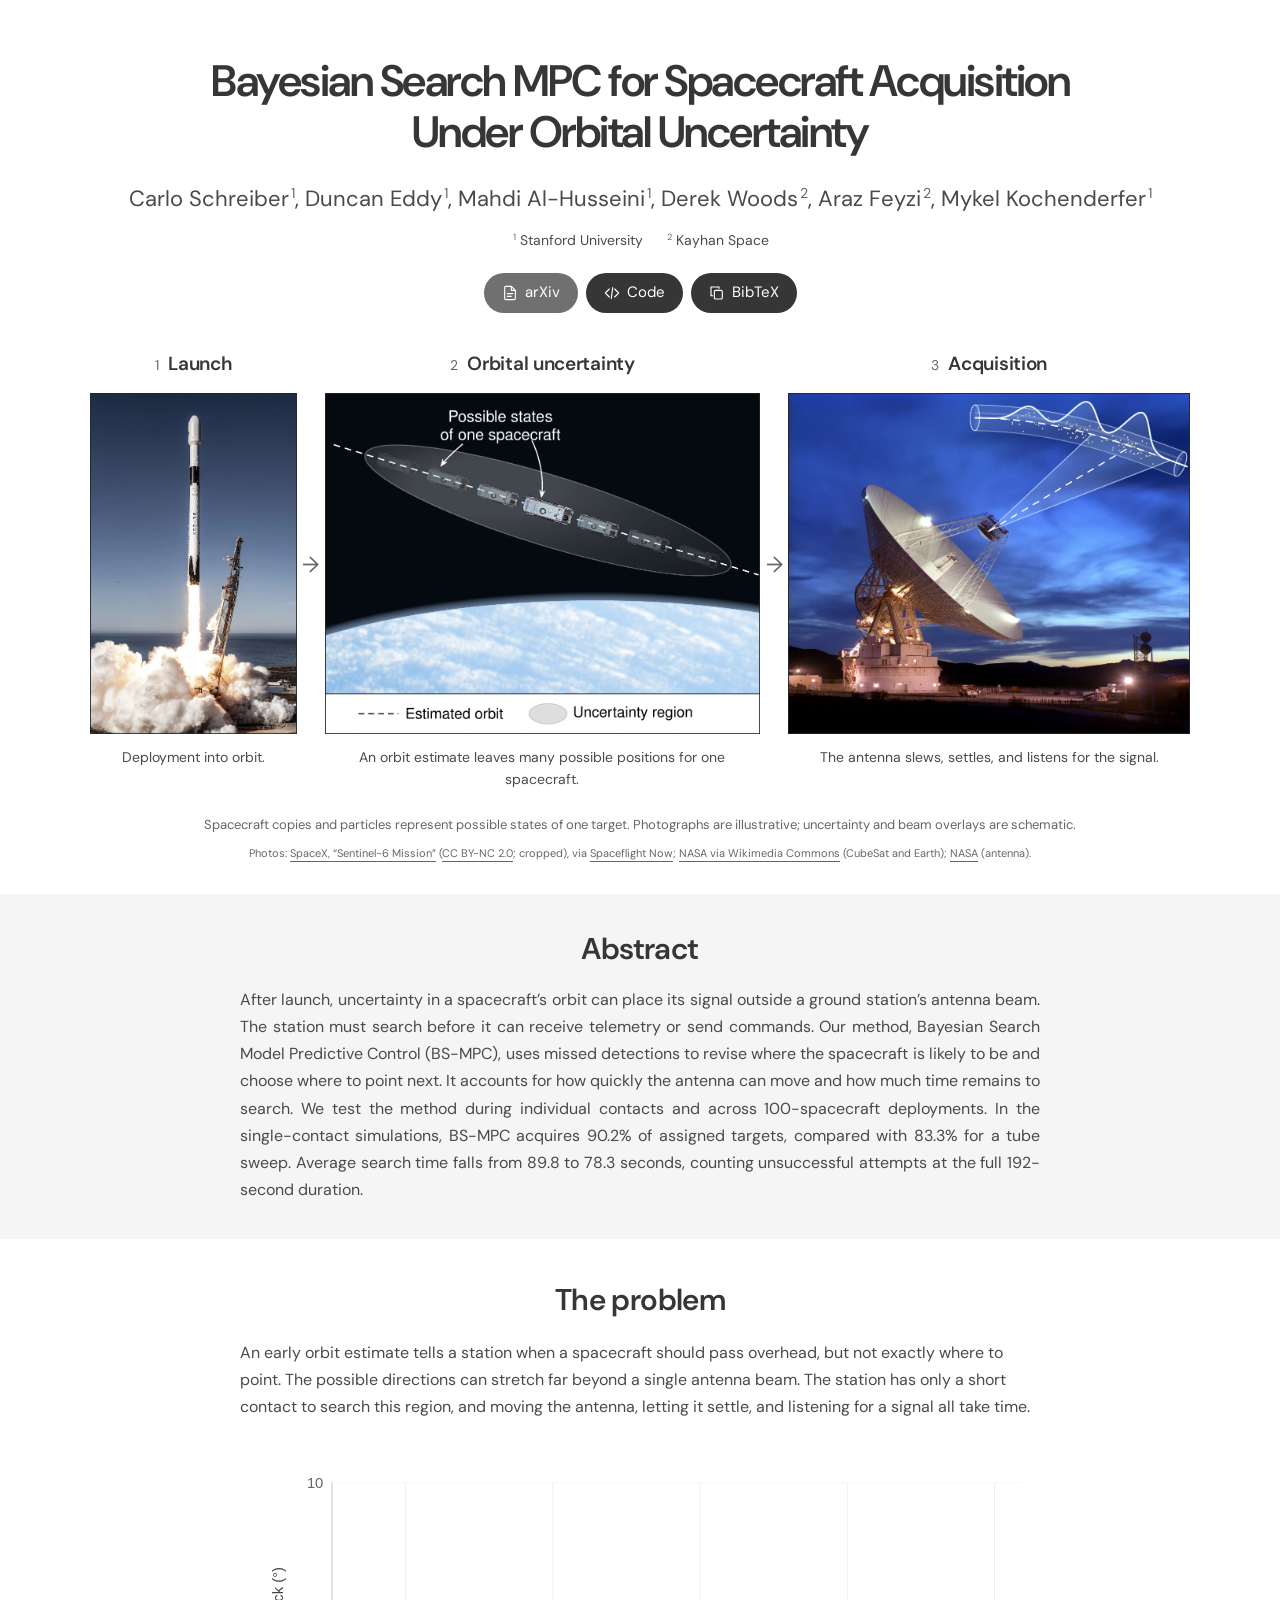
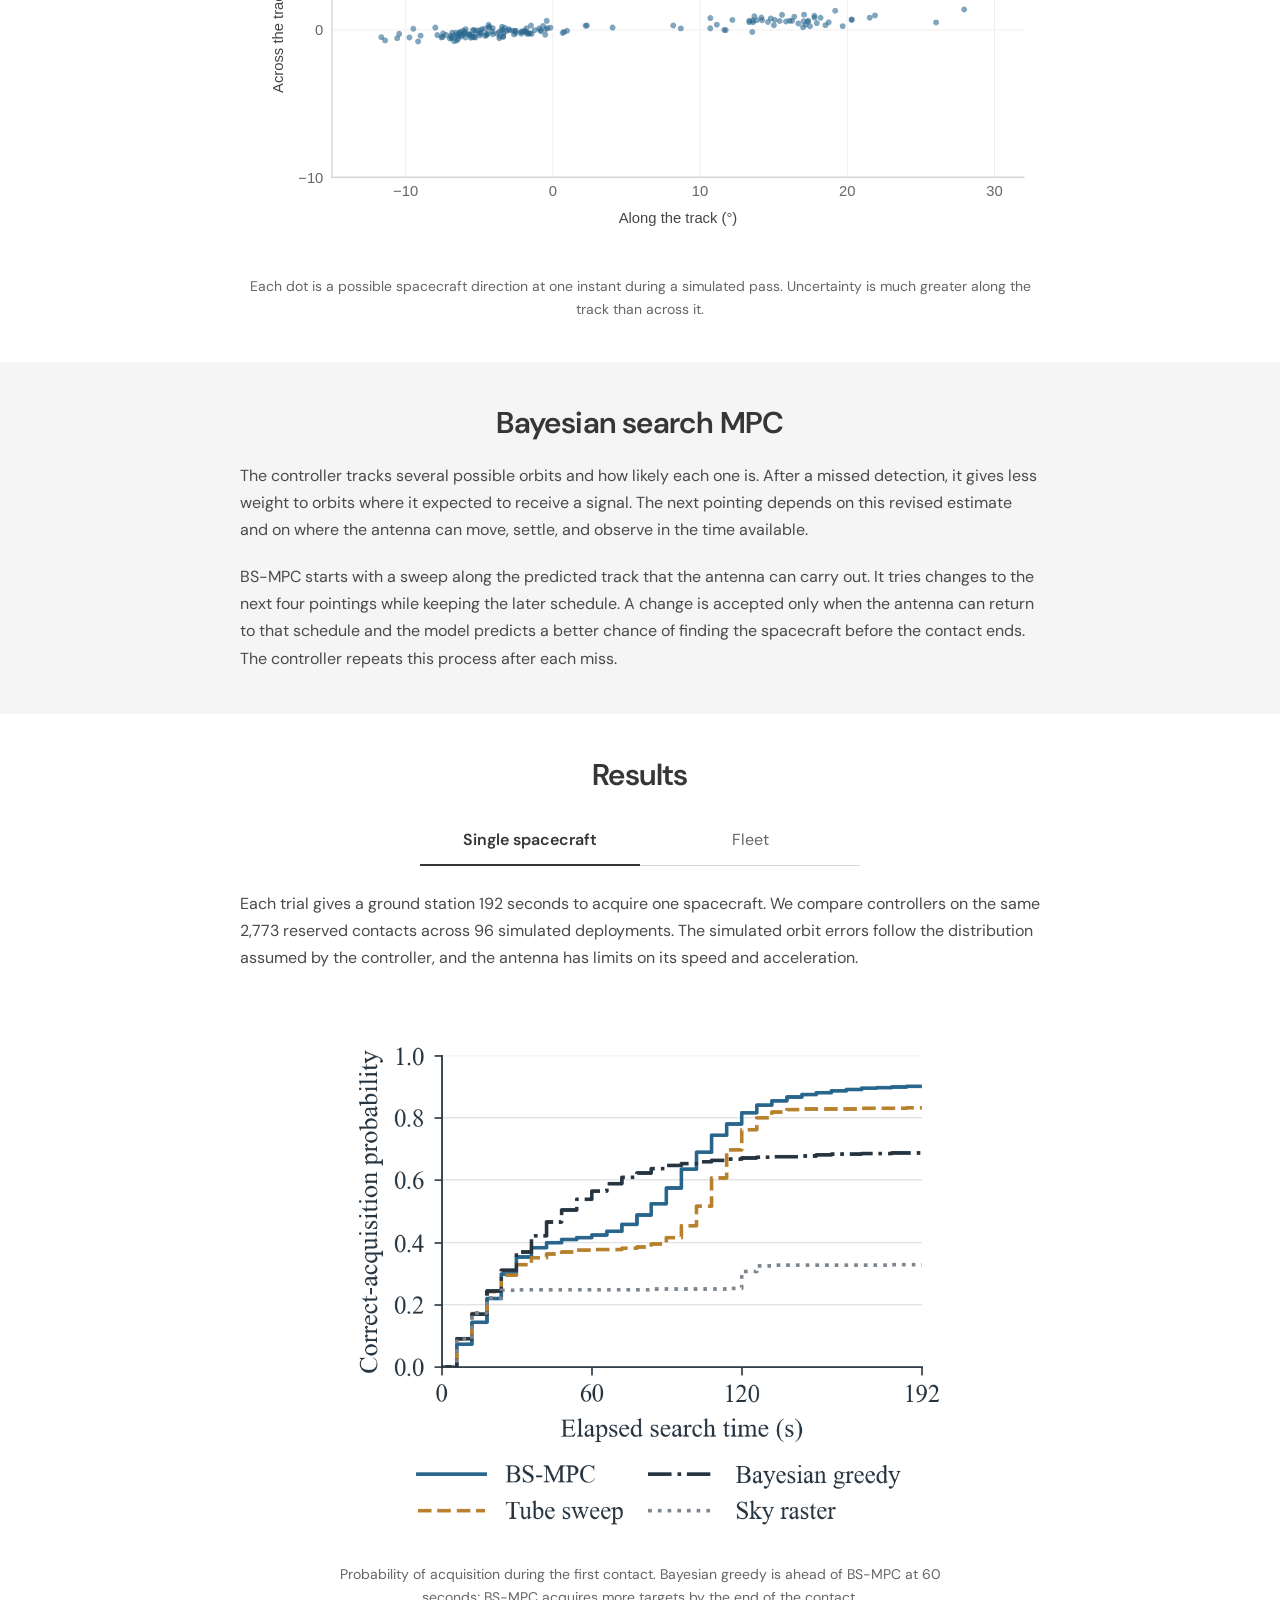
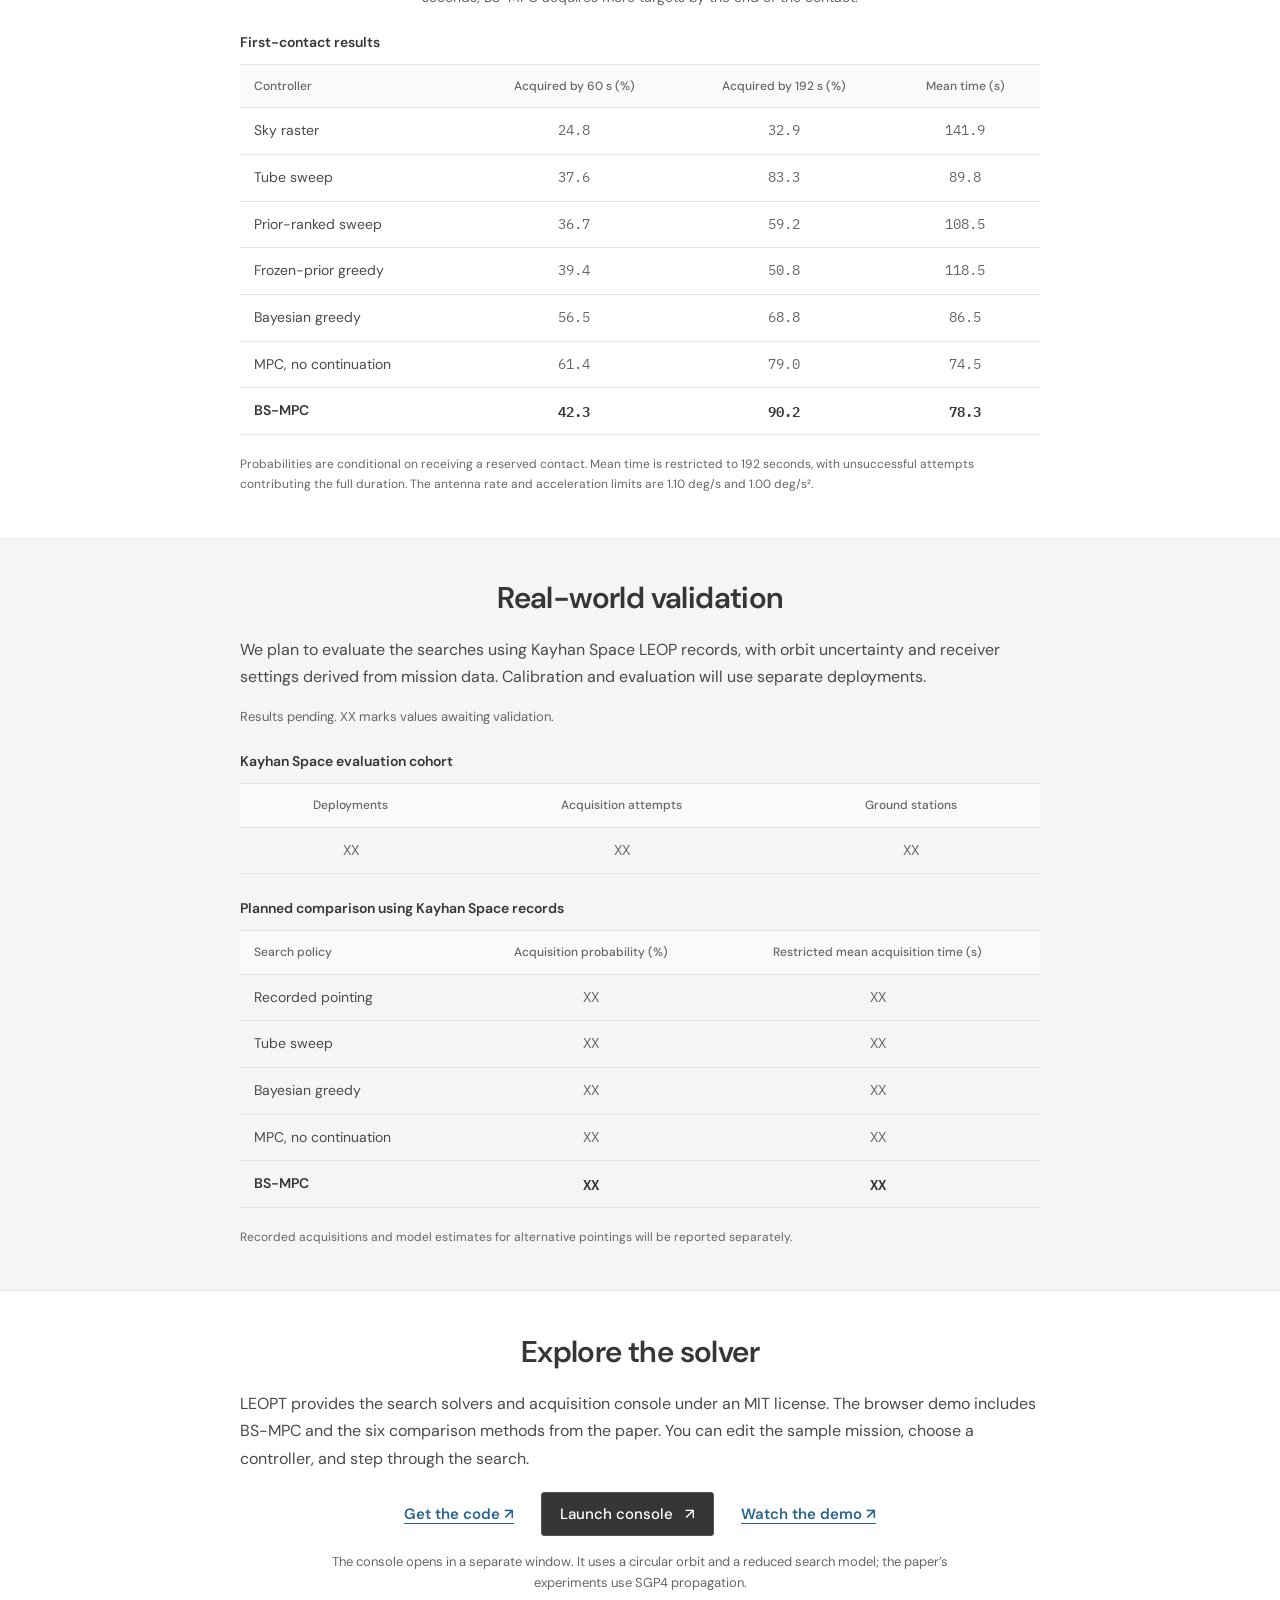
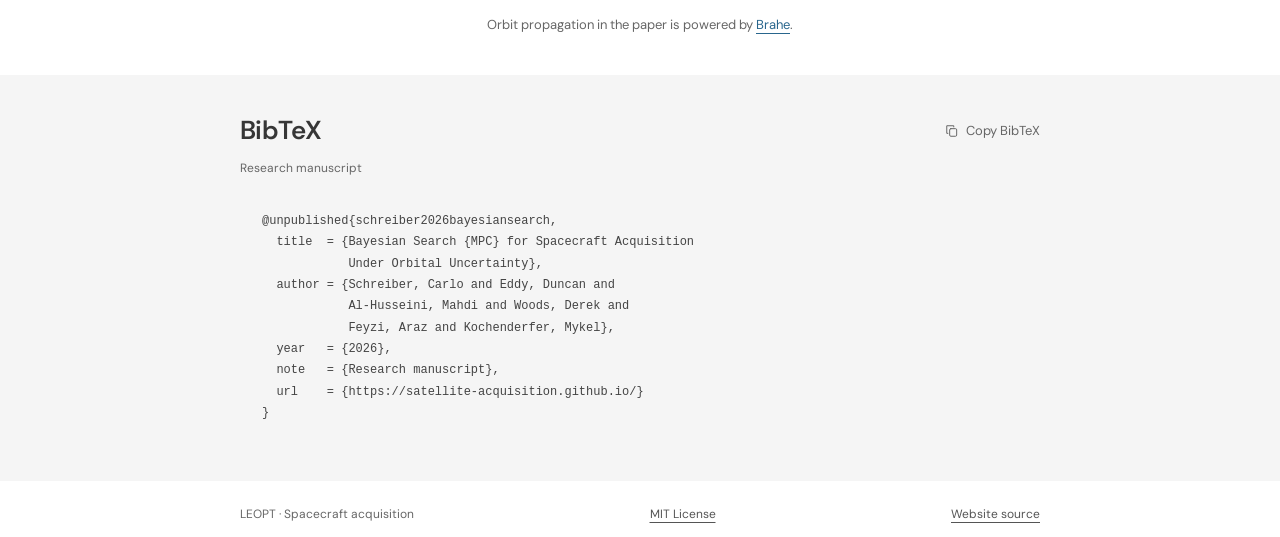
==== index.html @ 6f05555e "Add an inactive arXiv resource button" ====
<!doctype html>
<html lang="en">
<head>
  <meta charset="UTF-8">
  <meta name="viewport" content="width=device-width, initial-scale=1">
  <meta name="theme-color" content="#ffffff">
  <meta name="description" content="Bayesian Search MPC for Spacecraft Acquisition Under Orbital Uncertainty. Research from Stanford University and Kayhan Space, with single-spacecraft and fleet results and the LEOPT console.">
  <meta property="og:type" content="website">
  <meta property="og:title" content="Spacecraft Acquisition">
  <meta property="og:description" content="Planning antenna searches to find spacecraft after launch. Paper, single-spacecraft and fleet results, and open-source software.">
  <meta property="og:url" content="https://satellite-acquisition.github.io/">
  <meta property="og:image" content="https://satellite-acquisition.github.io/assets/leopt-logo.png">
  <meta name="twitter:card" content="summary_large_image">
  <link rel="canonical" href="https://satellite-acquisition.github.io/">
  <link rel="icon" href="assets/leopt-logo.png" type="image/png">
  <link rel="preconnect" href="https://fonts.googleapis.com">
  <link rel="preconnect" href="https://fonts.gstatic.com" crossorigin>
  <link href="https://fonts.googleapis.com/css2?family=DM+Sans:wght@400;500;600;700&family=IBM+Plex+Mono:wght@400;500&display=swap" rel="stylesheet">
  <link rel="stylesheet" href="styles.css">
  <script src="site.js" defer></script>
  <title>Spacecraft Acquisition</title>
</head>
<body>
  <a class="skip-link" href="#main">Skip to content</a>
  <main id="main">
    <header class="hero">
      <h1>Bayesian Search MPC for Spacecraft Acquisition<br class="desktop-break"> Under Orbital Uncertainty</h1>
      <p class="authors"><span>Carlo Schreiber<sup>1</sup>,</span> <span>Duncan Eddy<sup>1</sup>,</span> <span>Mahdi Al-Husseini<sup>1</sup>,</span> <span>Derek Woods<sup>2</sup>,</span> <span>Araz Feyzi<sup>2</sup>,</span> <span>Mykel Kochenderfer<sup>1</sup></span></p>
      <p class="affiliation"><span><sup>1</sup> Stanford University</span><span><sup>2</sup> Kayhan Space</span></p>
      <nav class="hero-links" aria-label="Research resources">
        <button type="button" disabled aria-label="arXiv paper, link not yet available">
          <svg viewBox="0 0 24 24" fill="none" stroke="currentColor" stroke-width="1.7" stroke-linecap="round" stroke-linejoin="round" aria-hidden="true"><path d="M14 2H6a2 2 0 0 0-2 2v16a2 2 0 0 0 2 2h12a2 2 0 0 0 2-2V8z"/><path d="M14 2v6h6M8 13h8M8 17h6"/></svg>
          <span>arXiv</span>
        </button>
        <a href="https://github.com/satellite-acquisition/leopt" target="_blank" rel="noopener noreferrer">
          <svg viewBox="0 0 24 24" fill="none" stroke="currentColor" stroke-width="1.7" stroke-linecap="round" stroke-linejoin="round" aria-hidden="true"><path d="m8 6-6 6 6 6m8-12 6 6-6 6m-3-14-2 16"/></svg>
          <span>Code</span>
        </a>
        <a href="#citation">
          <svg viewBox="0 0 24 24" fill="none" stroke="currentColor" stroke-width="1.7" stroke-linecap="round" aria-hidden="true"><rect x="8" y="8" width="12" height="13" rx="2"/><path d="M15 5V3H3v13h2"/></svg>
          <span>BibTeX</span>
        </a>
      </nav>
    </header>

    <figure class="overview content-width" id="demo" aria-label="Launch, orbital uncertainty, and ground acquisition">
      <div class="overview-panels">
        <div class="overview-step overview-launch">
          <h2><span>1</span> Launch</h2>
          <div class="overview-art">
            <a href="assets/figures/headline-launch.webp" target="_blank" rel="noopener noreferrer" aria-label="Open the launch panel at full resolution">
              <img src="assets/figures/headline-launch.webp" alt="A Falcon 9 rocket lifting off." width="525" height="865" fetchpriority="high" decoding="async">
            </a>
          </div>
          <p>Deployment into orbit.</p>
        </div>
        <div class="overview-step">
          <h2><span>2</span> Orbital uncertainty</h2>
          <div class="overview-art">
            <a href="assets/figures/headline-uncertainty.webp" target="_blank" rel="noopener noreferrer" aria-label="Open the orbital uncertainty panel at full resolution">
              <img src="assets/figures/headline-uncertainty.webp" alt="Possible positions of one spacecraft spread along its estimated orbit above Earth; faint copies show the uncertainty." width="1106" height="865" decoding="async">
            </a>
          </div>
          <p>An orbit estimate leaves many possible positions for one spacecraft.</p>
        </div>
        <div class="overview-step">
          <h2><span>3</span> Acquisition</h2>
          <div class="overview-art">
            <a href="assets/figures/headline-acquisition.webp" target="_blank" rel="noopener noreferrer" aria-label="Open the acquisition panel at full resolution">
              <img src="assets/figures/headline-acquisition.webp" alt="A ground antenna points a receive beam toward a cloud of possible spacecraft positions along an orbit." width="1021" height="865" decoding="async">
            </a>
          </div>
          <p>The antenna slews, settles, and listens for the signal.</p>
        </div>
      </div>
      <figcaption>
        <span class="overview-note">Spacecraft copies and particles represent possible states of one target. Photographs are illustrative; uncertainty and beam overlays are schematic.</span>
        <span class="photo-credits">Photos: <a href="https://www.flickr.com/photos/spacex/50631643917/" target="_blank" rel="noopener noreferrer">SpaceX, “Sentinel-6 Mission”</a> (<a href="https://creativecommons.org/licenses/by-nc/2.0/" target="_blank" rel="noopener noreferrer">CC BY-NC 2.0</a>; cropped), via <a href="https://spaceflightnow.com/2020/11/29/photos-falcon-9-launches-and-lands-at-vandenberg-air-force-base/" target="_blank" rel="noopener noreferrer">Spaceflight Now</a>; <a href="https://commons.wikimedia.org/wiki/File:ISS-51_CubeSat_deployment_-_A_pair_of_CubeSats.jpg" target="_blank" rel="noopener noreferrer">NASA via Wikimedia Commons</a> (CubeSat and Earth); <a href="https://www.nasa.gov/image-detail/goldstone-dss14-01/" target="_blank" rel="noopener noreferrer">NASA</a> (antenna).</span>
      </figcaption>
    </figure>

    <section class="abstract-section" id="abstract" aria-labelledby="abstract-title">
      <div class="reading-width">
        <h2 id="abstract-title">Abstract</h2>
        <p class="section-intro">After launch, uncertainty in a spacecraft’s orbit can place its signal outside a ground station’s antenna beam. The station must search before it can receive telemetry or send commands. Our method, Bayesian Search Model Predictive Control (BS-MPC), uses missed detections to revise where the spacecraft is likely to be and choose where to point next. It accounts for how quickly the antenna can move and how much time remains to search. We test the method during individual contacts and across 100-spacecraft deployments. In the single-contact simulations, BS-MPC acquires 90.2% of assigned targets, compared with 83.3% for a tube sweep. Average search time falls from 89.8 to 78.3 seconds, counting unsuccessful attempts at the full 192-second duration.</p>
      </div>
    </section>

    <section class="problem-section section" id="problem" aria-labelledby="problem-title">
      <div class="reading-width">
        <h2 id="problem-title">The problem</h2>
        <p class="section-intro">An early orbit estimate tells a station when a spacecraft should pass overhead, but not exactly where to point. The possible directions can stretch far beyond a single antenna beam. The station has only a short contact to search this region, and moving the antenna, letting it settle, and listening for a signal all take time.</p>
        <figure class="paper-figure uncertainty-figure">
          <a href="assets/figures/uncertainty-tube.svg" target="_blank" rel="noopener noreferrer" aria-label="Open the orbital uncertainty figure at full resolution">
            <img src="assets/figures/uncertainty-tube.svg" alt="A particle belief showing possible spacecraft directions, spread much farther along the track than across it." width="900" height="460" loading="lazy" decoding="async">
          </a>
          <figcaption>Each dot is a possible spacecraft direction at one instant during a simulated pass. Uncertainty is much greater along the track than across it.</figcaption>
        </figure>
      </div>
    </section>

    <section class="method-section section" id="method" aria-labelledby="method-title">
      <div class="reading-width">
        <h2 id="method-title">Bayesian search MPC</h2>
        <p class="section-intro">The controller tracks several possible orbits and how likely each one is. After a missed detection, it gives less weight to orbits where it expected to receive a signal. The next pointing depends on this revised estimate and on where the antenna can move, settle, and observe in the time available.</p>
        <p class="section-intro">BS-MPC starts with a sweep along the predicted track that the antenna can carry out. It tries changes to the next four pointings while keeping the later schedule. A change is accepted only when the antenna can return to that schedule and the model predicts a better chance of finding the spacecraft before the contact ends. The controller repeats this process after each miss.</p>
      </div>
    </section>

    <section class="results-section section" id="results" aria-labelledby="results-title">
      <div class="reading-width">
        <h2 id="results-title">Results</h2>
        <div class="results-tabs" id="results-tabs" role="tablist" aria-label="Acquisition results" hidden>
          <button type="button" role="tab" id="single-spacecraft-tab" aria-controls="single-spacecraft" aria-selected="true">Single spacecraft</button>
          <button type="button" role="tab" id="fleet-tab" aria-controls="fleet" aria-selected="false" tabindex="-1">Fleet</button>
        </div>
        <section class="results-panel" id="single-spacecraft" aria-labelledby="single-spacecraft-title">
          <h3 id="single-spacecraft-title">Single-spacecraft acquisition</h3>
          <p class="section-intro">Each trial gives a ground station 192 seconds to acquire one spacecraft. We compare controllers on the same 2,773 reserved contacts across 96 simulated deployments. The simulated orbit errors follow the distribution assumed by the controller, and the antenna has limits on its speed and acceleration.</p>
          <figure class="paper-figure results-figure">
            <a href="assets/figures/deployment-results.png" target="_blank" rel="noopener noreferrer" aria-label="Open the acquisition results figure at full resolution">
              <img src="assets/figures/deployment-results.png" alt="Acquisition probability over 192 seconds: BS-MPC reaches 90.2%, tube sweep 83.3%, Bayesian greedy 68.8%, and sky raster 32.9%." width="1020" height="870" loading="lazy" decoding="async">
            </a>
            <figcaption>Probability of acquisition during the first contact. Bayesian greedy is ahead of BS-MPC at 60 seconds; BS-MPC acquires more targets by the end of the contact.</figcaption>
          </figure>
          <div class="table-scroll" role="region" aria-label="Simulated acquisition results" tabindex="0">
            <table class="validation-table results-table">
              <caption>First-contact results</caption>
              <thead><tr><th scope="col">Controller</th><th scope="col">Acquired by 60 s (%)</th><th scope="col">Acquired by 192 s (%)</th><th scope="col">Mean time (s)</th></tr></thead>
              <tbody>
                <tr><th scope="row">Sky raster</th><td>24.8</td><td>32.9</td><td>141.9</td></tr>
                <tr><th scope="row">Tube sweep</th><td>37.6</td><td>83.3</td><td>89.8</td></tr>
                <tr><th scope="row">Prior-ranked sweep</th><td>36.7</td><td>59.2</td><td>108.5</td></tr>
                <tr><th scope="row">Frozen-prior greedy</th><td>39.4</td><td>50.8</td><td>118.5</td></tr>
                <tr><th scope="row">Bayesian greedy</th><td>56.5</td><td>68.8</td><td>86.5</td></tr>
                <tr><th scope="row">MPC, no continuation</th><td>61.4</td><td>79.0</td><td>74.5</td></tr>
                <tr class="proposed-policy"><th scope="row">BS-MPC</th><td>42.3</td><td>90.2</td><td>78.3</td></tr>
              </tbody>
            </table>
          </div>
          <p class="source-note">Probabilities are conditional on receiving a reserved contact. Mean time is restricted to 192 seconds, with unsuccessful attempts contributing the full duration. The antenna rate and acceleration limits are 1.10 deg/s and 1.00 deg/s².</p>
        </section>
        <section class="results-panel" id="fleet" aria-labelledby="fleet-title">
          <h3 id="fleet-title">Fleet acquisition</h3>
          <p class="section-intro">We simulate four deployments of 100 spacecraft and measure the fraction acquired within 24 hours. The network grows from one to 32 sites, with four independently steerable antennas at each site and up to five attempts per spacecraft.</p>
          <figure class="paper-figure results-figure">
            <a href="assets/figures/fleet-network.png" target="_blank" rel="noopener noreferrer" aria-label="Open the fleet acquisition figure at full resolution">
              <img src="assets/figures/fleet-network.png" alt="Expected fleet fraction acquired within 24 hours as the network grows from one to 32 sites, each with four antennas. At six sites, BS-MPC reaches 93.2% and tube sweep reaches 88.1%." width="1020" height="1020" loading="lazy" decoding="async">
            </a>
            <figcaption>Expected fraction of the fleet acquired within 24 hours. Every spacecraft is included in the denominator, including those without a reserved contact.</figcaption>
          </figure>
          <p class="section-intro">With six sites, BS-MPC acquires an expected 93.2% of the fleet, compared with 88.1% for tube sweep. At 32 sites, the figures are 98.6% and 97.7%. Both controllers use the same contact allocation; bookings left unused after an acquisition are not reassigned.</p>
          <p class="source-note">These four deployments are separate from the single-spacecraft study. Sites are added in a fixed geographic order. The result is an expected acquired fraction, not the probability of acquiring every spacecraft.</p>
        </section>
      </div>
    </section>

    <section class="validation-section section" id="validation" aria-labelledby="validation-title">
      <div class="reading-width">
        <h2 id="validation-title">Real-world validation</h2>
        <p class="section-intro">We plan to evaluate the searches using Kayhan Space LEOP records, with orbit uncertainty and receiver settings derived from mission data. Calibration and evaluation will use separate deployments.</p>
        <p class="validation-status">Results pending. <span class="pending-value">XX</span> marks values awaiting validation.</p>
        <div class="table-scroll" role="region" aria-label="Kayhan evaluation cohort" tabindex="0">
          <table class="validation-table cohort-table">
            <caption>Kayhan Space evaluation cohort</caption>
            <thead><tr><th scope="col">Deployments</th><th scope="col">Acquisition attempts</th><th scope="col">Ground stations</th></tr></thead>
            <tbody><tr><td>XX</td><td>XX</td><td>XX</td></tr></tbody>
          </table>
        </div>
        <div class="table-scroll" role="region" aria-label="Kayhan acquisition policy comparison" tabindex="0">
          <table class="validation-table">
            <caption>Planned comparison using Kayhan Space records</caption>
            <thead><tr><th scope="col">Search policy</th><th scope="col">Acquisition probability (%)</th><th scope="col">Restricted mean acquisition time (s)</th></tr></thead>
            <tbody>
              <tr><th scope="row">Recorded pointing</th><td>XX</td><td>XX</td></tr>
              <tr><th scope="row">Tube sweep</th><td>XX</td><td>XX</td></tr>
              <tr><th scope="row">Bayesian greedy</th><td>XX</td><td>XX</td></tr>
              <tr><th scope="row">MPC, no continuation</th><td>XX</td><td>XX</td></tr>
              <tr class="proposed-policy"><th scope="row">BS-MPC</th><td>XX</td><td>XX</td></tr>
            </tbody>
          </table>
        </div>
        <p class="source-note">Recorded acquisitions and model estimates for alternative pointings will be reported separately.</p>
      </div>
    </section>

    <section class="software-section section" id="software" aria-labelledby="software-title">
      <div class="reading-width">
        <h2 id="software-title">Explore the solver</h2>
        <p class="section-intro">LEOPT provides the search solvers and acquisition console under an MIT license. The browser demo includes BS-MPC and the six comparison methods from the paper. You can edit the sample mission, choose a controller, and step through the search.</p>
        <div class="software-links">
          <a class="text-link" href="https://github.com/satellite-acquisition/leopt" target="_blank" rel="noopener noreferrer">Get the code <span aria-hidden="true">↗</span></a>
          <a class="console-launch-link" id="launch-console" href="console/index.html" target="_blank" rel="noopener noreferrer" aria-label="Launch the LEOPT console in a new window">Launch console <span aria-hidden="true">↗</span></a>
          <a class="text-link" href="https://youtu.be/CapYyRrfLU8" target="_blank" rel="noopener noreferrer">Watch the demo <span aria-hidden="true">↗</span></a>
        </div>
        <p class="console-note">The console opens in a separate window. It uses a circular orbit and a reduced search model; the paper’s experiments use SGP4 propagation.</p>
        <p class="brahe-credit">Orbit propagation in the paper is powered by <a href="https://github.com/duncaneddy/brahe" target="_blank" rel="noopener noreferrer">Brahe</a>.</p>
      </div>
    </section>

    <section class="citation-section section" id="citation" aria-labelledby="citation-title">
      <div class="reading-width">
        <div class="citation-heading">
          <h2 id="citation-title">BibTeX</h2>
          <button class="copy-button" type="button" id="copy-citation" hidden>
            <svg viewBox="0 0 24 24" fill="none" stroke="currentColor" stroke-width="1.7" stroke-linecap="round" aria-hidden="true"><rect x="8" y="8" width="12" height="13" rx="2"/><path d="M15 5V3H3v13h2"/></svg>
            <span>Copy BibTeX</span>
          </button>
        </div>
        <p class="citation-note">Research manuscript</p>
        <pre class="citation-code" tabindex="0" aria-label="BibTeX citation"><code id="bibtex">@unpublished{schreiber2026bayesiansearch,
  title  = {Bayesian Search {MPC} for Spacecraft Acquisition
            Under Orbital Uncertainty},
  author = {Schreiber, Carlo and Eddy, Duncan and
            Al-Husseini, Mahdi and Woods, Derek and
            Feyzi, Araz and Kochenderfer, Mykel},
  year   = {2026},
  note   = {Research manuscript},
  url    = {https://satellite-acquisition.github.io/}
}</code></pre>
        <span class="copy-status" id="copy-status" role="status" aria-live="polite"></span>
      </div>
    </section>

    <div class="footer-band">
      <footer class="site-footer reading-width">
        <span>LEOPT · Spacecraft acquisition</span>
        <a href="LICENSE">MIT License</a>
        <a href="https://github.com/satellite-acquisition/satellite-acquisition.github.io" target="_blank" rel="noopener noreferrer">Website source</a>
      </footer>
    </div>
  </main>
</body>
</html>
---- styles.css ----
/* Website styling adapted from the SPAR-MPC website; see LICENSE. */
:root {
  font-family: 'DM Sans', Arial, sans-serif;
  color: #4a4a4a;
  background: #fff;
  font-synthesis: none;
  text-rendering: optimizeLegibility;
  -webkit-font-smoothing: antialiased;
  --ink: #363636;
  --muted: #666;
  --blue: #29668d;
  --line: #e4e4e4;
  --mono: 'IBM Plex Mono', Consolas, monospace;
}

* { box-sizing: border-box; }
html { scroll-behavior: smooth; scroll-padding-top: 28px; }
body { margin: 0; min-width: 320px; }
button { font: inherit; color: inherit; cursor: pointer; }
a, button { -webkit-tap-highlight-color: transparent; touch-action: manipulation; }
a { color: #29668d; text-decoration-thickness: 1px; text-underline-offset: 4px; }
a:hover { color: #18445f; }
svg { display: block; flex-shrink: 0; }
img { display: block; max-width: 100%; height: auto; }
[hidden] { display: none !important; }
:where(button, a, [tabindex]):focus-visible { outline: 2px solid var(--blue); outline-offset: 4px; }
::selection { background: #f5e5c4; color: #292929; }
h1, h2, h3, p { margin: 0; }
h2 { color: var(--ink); font-size: 30px; font-weight: 600; line-height: 1.25; letter-spacing: -.6px; text-align: center; }
h3 { color: var(--ink); font-size: 16px; font-weight: 600; line-height: 1.4; }
strong { font-weight: 600; color: var(--ink); }
.reading-width { width: min(800px, calc(100% - 48px)); margin-inline: auto; }
.content-width { width: min(900px, calc(100% - 48px)); margin-inline: auto; }
.skip-link { position: fixed; top: 12px; left: 12px; z-index: 100; padding: 10px 16px; background: var(--ink); color: #fff; transform: translateY(-150%); }
.skip-link:focus { transform: translateY(0); }

.hero { padding: 56px 24px 30px; text-align: center; }
h1 { max-width: 1140px; margin: 0 auto 24px; color: var(--ink); font-size: 44px; font-weight: 600; line-height: 1.15; letter-spacing: -1.5px; }
.authors { max-width: 1180px; margin-inline: auto; font-size: 22px; line-height: 1.65; }
.authors span { display: inline-block; }
.authors sup, .affiliation sup { color: var(--muted); font-size: .65em; margin-left: 2px; }
.affiliation { display: flex; flex-wrap: wrap; justify-content: center; gap: 4px 22px; font-size: 14px; margin-top: 12px; line-height: 1.6; }
.hero-links { display: flex; flex-wrap: wrap; justify-content: center; gap: 8px; margin-top: 21px; }
.hero-links a, .hero-links button { display: inline-flex; align-items: center; justify-content: center; gap: 7px; min-height: 40px; padding: 8px 18px; border: 0; border-radius: 999px; color: #fff; background: #363636; font-size: 15px; line-height: 1.4; text-decoration: none; }
.hero-links a:hover { background: #202020; color: #fff; }
.hero-links button:disabled { background: #707070; opacity: 1; cursor: default; }
.hero-links svg { width: 16px; height: 16px; }
.overview { width: min(1100px, calc(100% - 48px)); margin-block: 8px 32px; }
.overview-panels { display: grid; grid-template-columns: 3.7fr 7.8fr 7.2fr; gap: 28px; }
.overview-step { min-width: 0; text-align: center; }
.overview-step h2 { margin-bottom: 16px; font-size: 19px; line-height: 1.4; letter-spacing: -.3px; }
.overview-step h2 span { color: var(--muted); font-size: 14px; font-weight: 400; margin-right: 5px; }
.overview-art { position: relative; }
.overview-art a, .overview-art img { display: block; width: 100%; }
.overview-step:not(:last-child) .overview-art::after { content: '→'; position: absolute; top: 50%; right: -24px; width: 20px; color: var(--muted); font-size: 22px; transform: translateY(-50%); }
.overview-step > p { margin-top: 12px; font-size: 14px; line-height: 1.6; }
.overview figcaption { max-width: 950px; margin: 24px auto 0; }
.overview-note { display: block; font-size: 13px; }
.photo-credits { display: block; margin-top: 8px; font-size: 11px; line-height: 1.7; }
.photo-credits a { color: inherit; }

.section { padding-block: 42px; }
.section-intro { margin-top: 20px; font-size: 16px; line-height: 1.7; }
.abstract-section { padding-block: 36px; }
.abstract-section, .method-section, .validation-section, .citation-section { background: #f5f5f5; }
.abstract-section .section-intro { margin-top: 18px; }
.paper-figure { margin: 30px 0 0; }
.paper-figure a { display: block; }
.paper-figure img { width: 100%; }
figcaption { margin-top: 16px; color: var(--muted); font-size: 14px; line-height: 1.6; text-align: center; }

.results-figure { width: min(640px, 100%); margin-inline: auto; }
.results-section .paper-figure img { mix-blend-mode: multiply; }
.results-tabs { display: flex; justify-content: center; width: min(440px, 100%); margin: 24px auto 0; border-bottom: 1px solid #d5d5d5; }
.results-tabs button { flex: 1; padding: 12px 18px; border: 0; border-bottom: 2px solid transparent; margin-bottom: -1px; background: transparent; color: var(--muted); font-size: 16px; line-height: 1.4; }
.results-tabs button:hover { color: var(--ink); background: #ececec; }
.results-tabs button[aria-selected="true"] { color: var(--ink); border-bottom-color: var(--ink); font-weight: 600; }
.results-panel { padding-top: 4px; }
.results-panel > h3 { font-size: 22px; margin-top: 28px; text-align: center; }
.has-tabs .results-panel > h3 { display: none; }
.results-panel:focus-visible { outline: 2px solid var(--blue); outline-offset: 8px; }
.source-note { margin-top: 20px; color: var(--muted); font-size: 12px; line-height: 1.65; }

.validation-section { border-bottom: 1px solid var(--line); }
.validation-status { margin-top: 16px; color: var(--muted); font-size: 13px; line-height: 1.6; }
.pending-value { font-family: var(--mono); }
.table-scroll { margin-top: 24px; overflow-x: auto; }
.validation-table { width: 100%; border-collapse: collapse; text-align: left; font-size: 14px; line-height: 1.55; }
.validation-table caption { text-align: left; color: var(--ink); font-weight: 600; margin-bottom: 10px; }
.validation-table th, .validation-table td { padding: 12px 14px; border-bottom: 1px solid var(--line); }
.validation-table thead th { color: var(--muted); font-size: 12px; font-weight: 500; border-top: 1px solid var(--line); background: #fafafa; }
.validation-table tbody th { font-weight: 400; }
.validation-table td { font-family: var(--mono); color: var(--muted); }
.validation-table td, .validation-table th:not(:first-child) { text-align: center; }
.validation-table .proposed-policy th, .validation-table .proposed-policy td { font-weight: 600; color: var(--ink); }
.results-table { font-variant-numeric: tabular-nums; }
.cohort-table { text-align: center; }

.software-section { padding-block: 42px; }
.software-links { display: flex; align-items: center; justify-content: center; flex-wrap: wrap; gap: 15px 27px; margin-top: 20px; font-size: 15px; }
.text-link { font-weight: 600; }
.console-launch-link { display: inline-flex; align-items: center; gap: 12px; min-height: 44px; padding: 10px 18px; border: 1px solid #555; border-radius: 3px; color: #fff; text-decoration: none; background: #363636; font-weight: 500; }
.console-launch-link:hover { background: #202020; color: #fff; }
.console-note { max-width: 620px; margin: 15px auto 0; font-size: 13px; line-height: 1.65; text-align: center; color: var(--muted); }
.brahe-credit { margin-top: 22px; text-align: center; font-size: 13px; color: var(--muted); }
.citation-section { padding-top: 36px; padding-bottom: 12px; }
.citation-heading { display: flex; justify-content: space-between; align-items: center; gap: 16px; }
.citation-heading h2 { font-size: 26px; }
.copy-button { display: inline-flex; align-items: center; gap: 7px; min-height: 40px; border: 0; background: transparent; padding: 8px 0 8px 12px; color: var(--muted); font-size: 13px; }
.copy-button:hover { color: var(--ink); }
.copy-button svg { width: 14px; height: 14px; }
.citation-note { font-size: 12px; color: var(--muted); margin-top: 9px; }
.citation-code { background: #f5f5f5; padding: 18px 22px; margin: 16px 0 0; overflow-x: auto; font: 12px/1.7 var(--mono); color: #444; tab-size: 2; }
.copy-status { display: block; min-height: 27px; padding-top: 7px; font-size: 12px; color: var(--blue); }
.footer-band { background: #fff; }
.site-footer { display: flex; flex-wrap: wrap; align-items: center; justify-content: space-between; gap: 12px 24px; padding-block: 25px; font-size: 12px; color: var(--muted); }
.site-footer a { color: #555; }

@media (min-width: 601px) {
  .abstract-section .section-intro { text-align: justify; }
}
@media (max-width: 1000px) {
  h1 { max-width: 810px; font-size: 38px; letter-spacing: -1px; }
  .desktop-break { display: none; }
}
@media (max-width: 760px) {
  .overview { max-width: 460px; }
  .overview-panels { grid-template-columns: 1fr; gap: 28px; }
  .overview-step h2 { margin-bottom: 12px; }
  .overview-launch .overview-art { width: min(180px, 60%); margin-inline: auto; }
  .overview-step:not(:last-child) .overview-art::after { content: none; }
  .overview-step > p { max-width: 360px; margin-inline: auto; }
}
@media (max-width: 600px) {
  .reading-width, .content-width { width: calc(100% - 36px); }
  .hero { padding: 32px 18px 23px; }
  h1 { font-size: 30px; margin-bottom: 20px; line-height: 1.2; letter-spacing: -.7px; }
  .authors { max-width: 400px; margin-inline: auto; font-size: 18px; }
  .affiliation { font-size: 14px; }
  .hero-links { margin-top: 19px; gap: 7px; }
  .hero-links a, .hero-links button { min-height: 40px; font-size: 14px; padding: 8px 13px; }
  .overview { margin-bottom: 26px; }
  .validation-table { table-layout: fixed; font-size: 12px; }
  .validation-table thead th { font-size: 11px; }
  .validation-table th, .validation-table td { padding: 10px 8px; }
  h2 { font-size: 26px; }
  .section, .abstract-section { padding-block: 30px; }
  .section-intro { font-size: 15px; margin-top: 18px; }
  .paper-figure { margin-top: 25px; }
  figcaption { font-size: 13px; }
  .results-table th:first-child { width: 34%; }
  .results-tabs { margin-top: 20px; }
  .results-tabs button { padding: 12px 10px; font-size: 15px; }
  .citation-heading h2 { font-size: 24px; }
  .citation-code { font-size: 11px; padding: 16px; }
  .citation-section { padding-bottom: 0; }
  .site-footer { justify-content: center; text-align: center; font-size: 11px; gap: 10px 18px; }
}
@media (max-width: 370px) {
  h1 { font-size: 27px; }
  .hero-links a, .hero-links button { padding-inline: 11px; }
}
@media (prefers-reduced-motion: reduce) {
  html { scroll-behavior: auto; }
  *, *::before, *::after { animation: none !important; transition: none !important; }
}
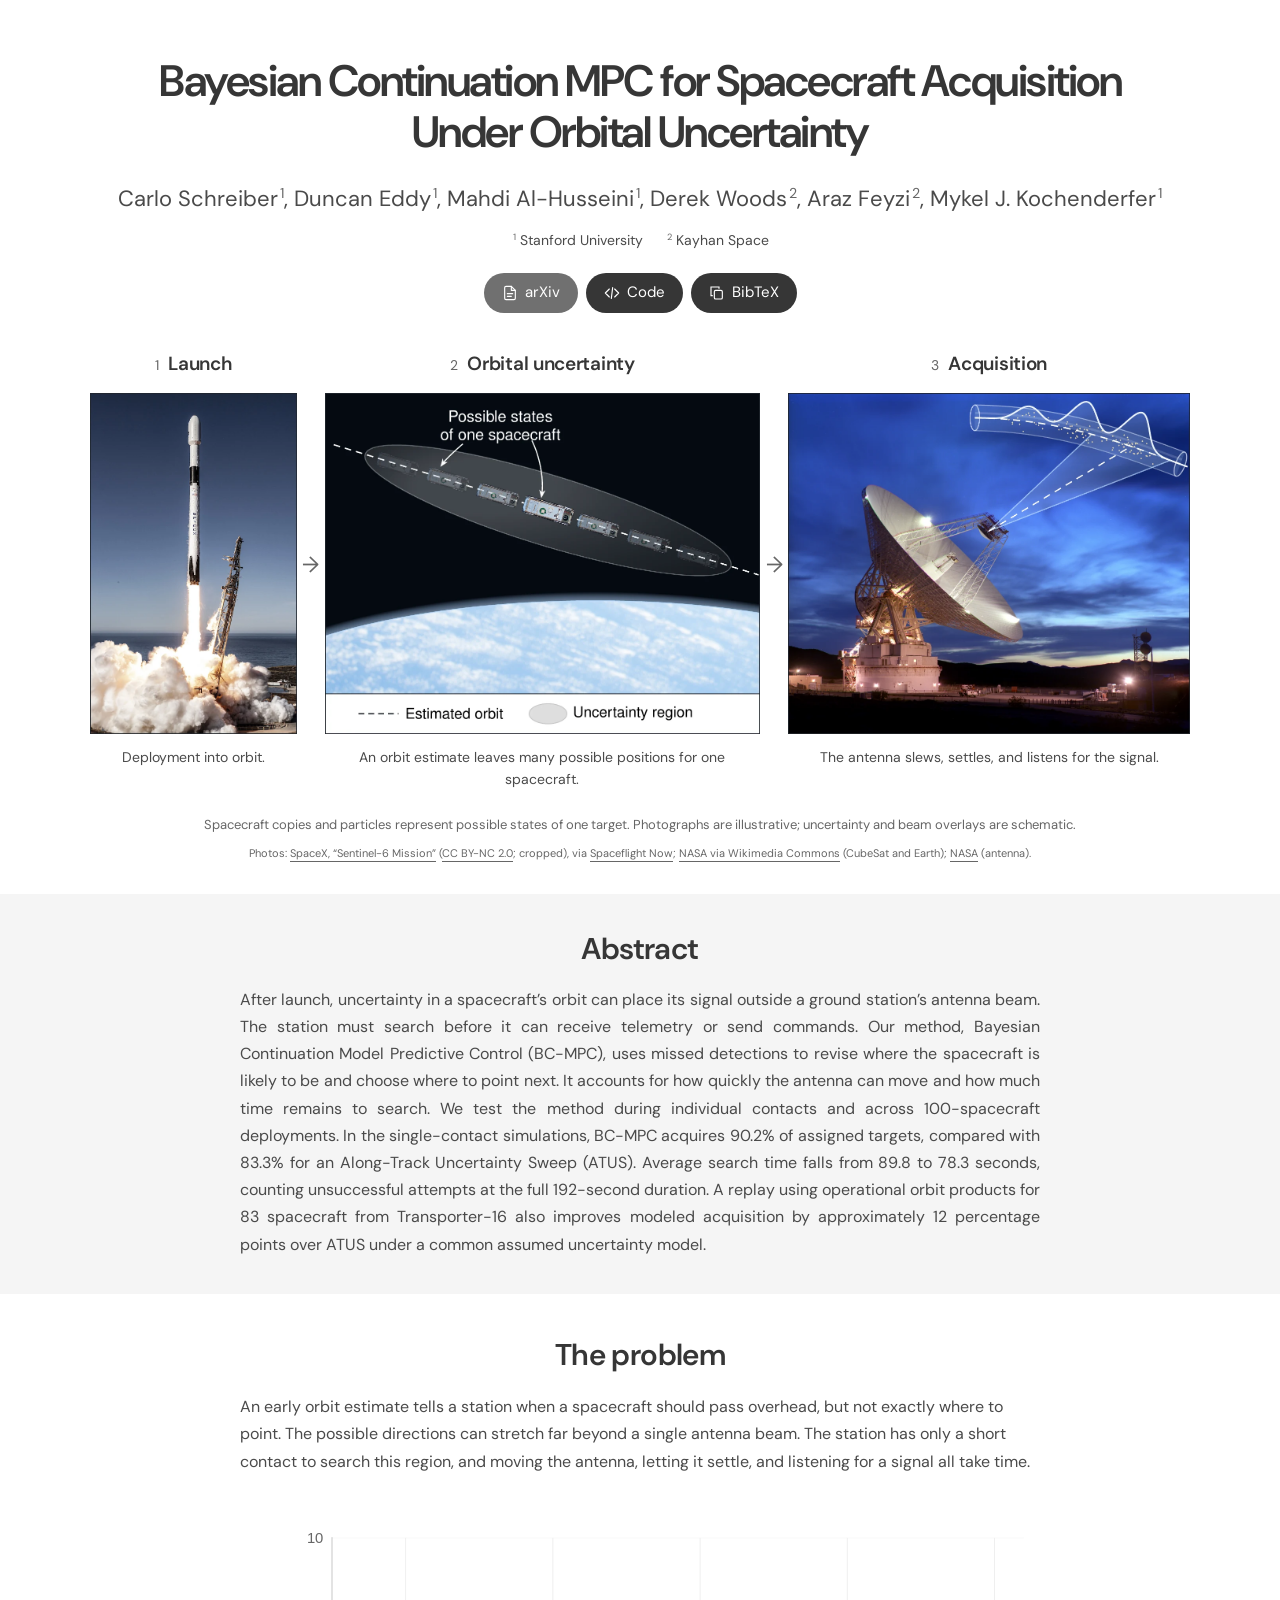
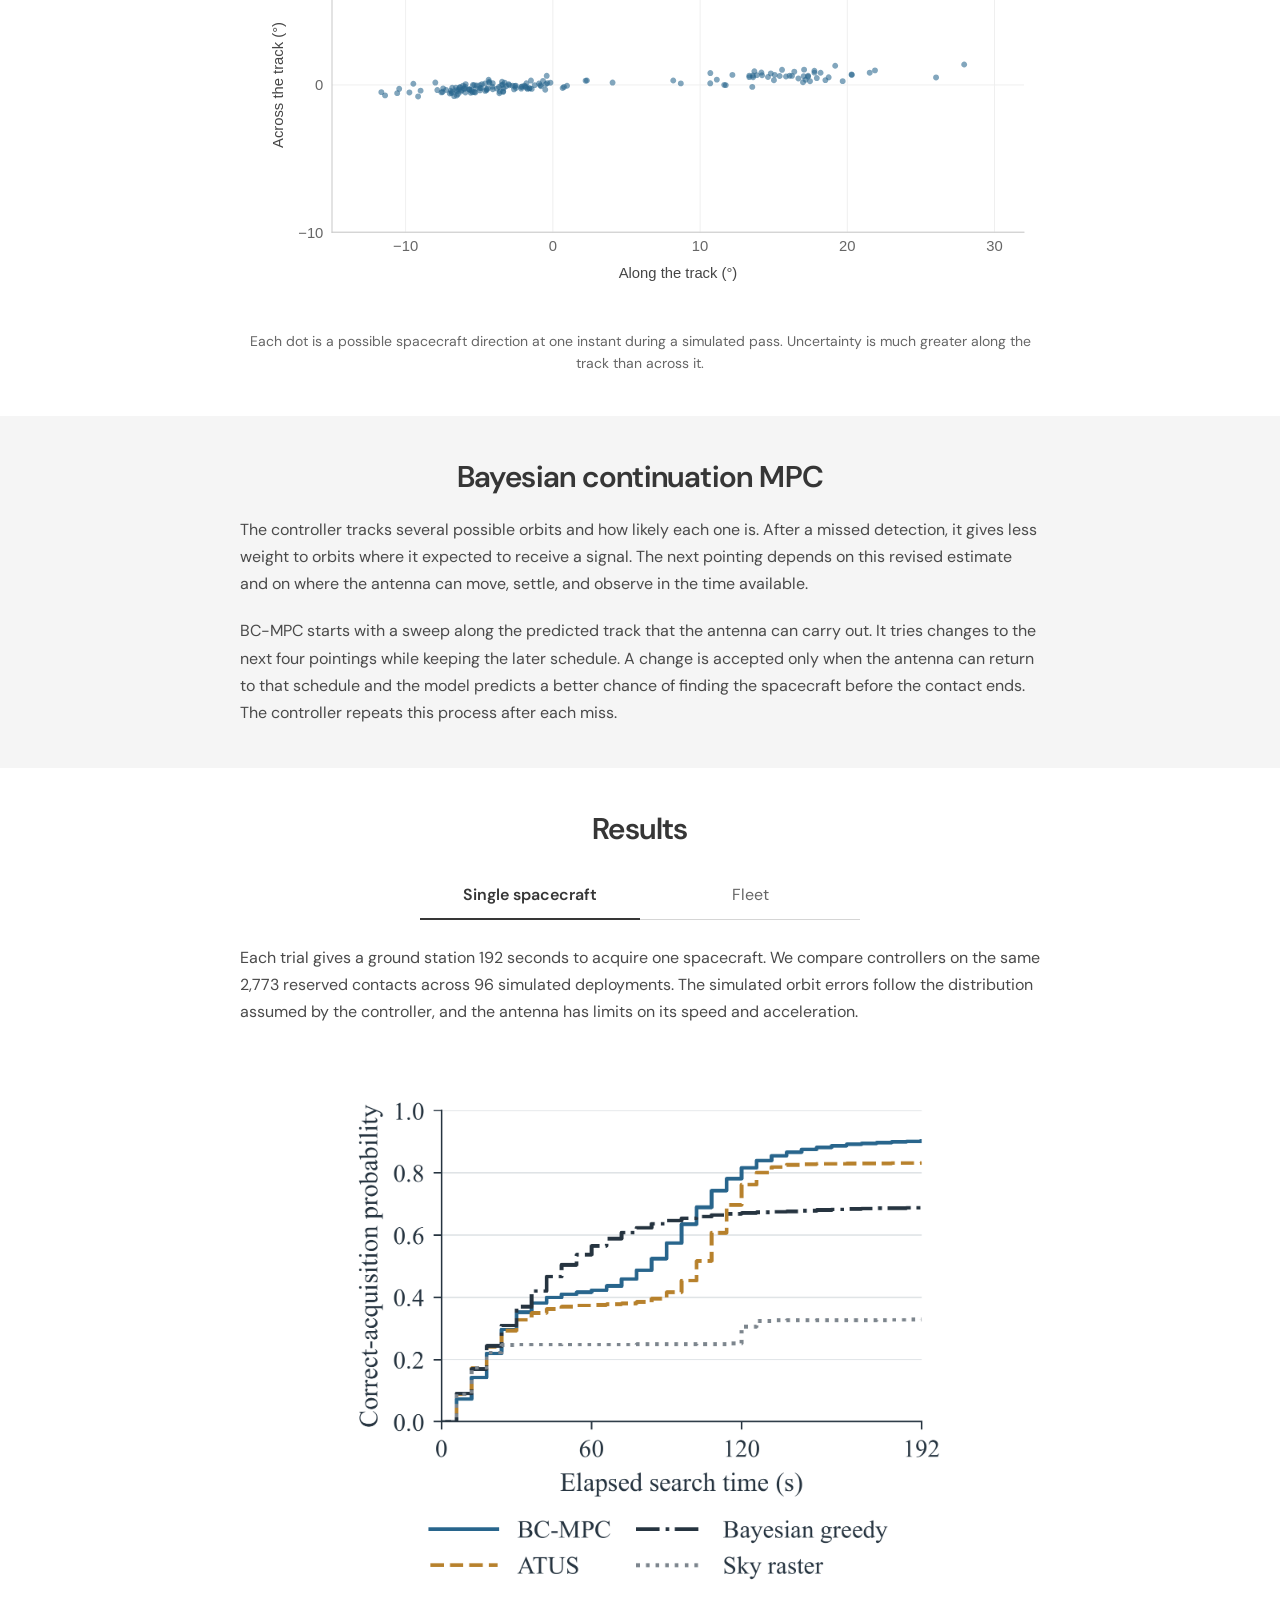
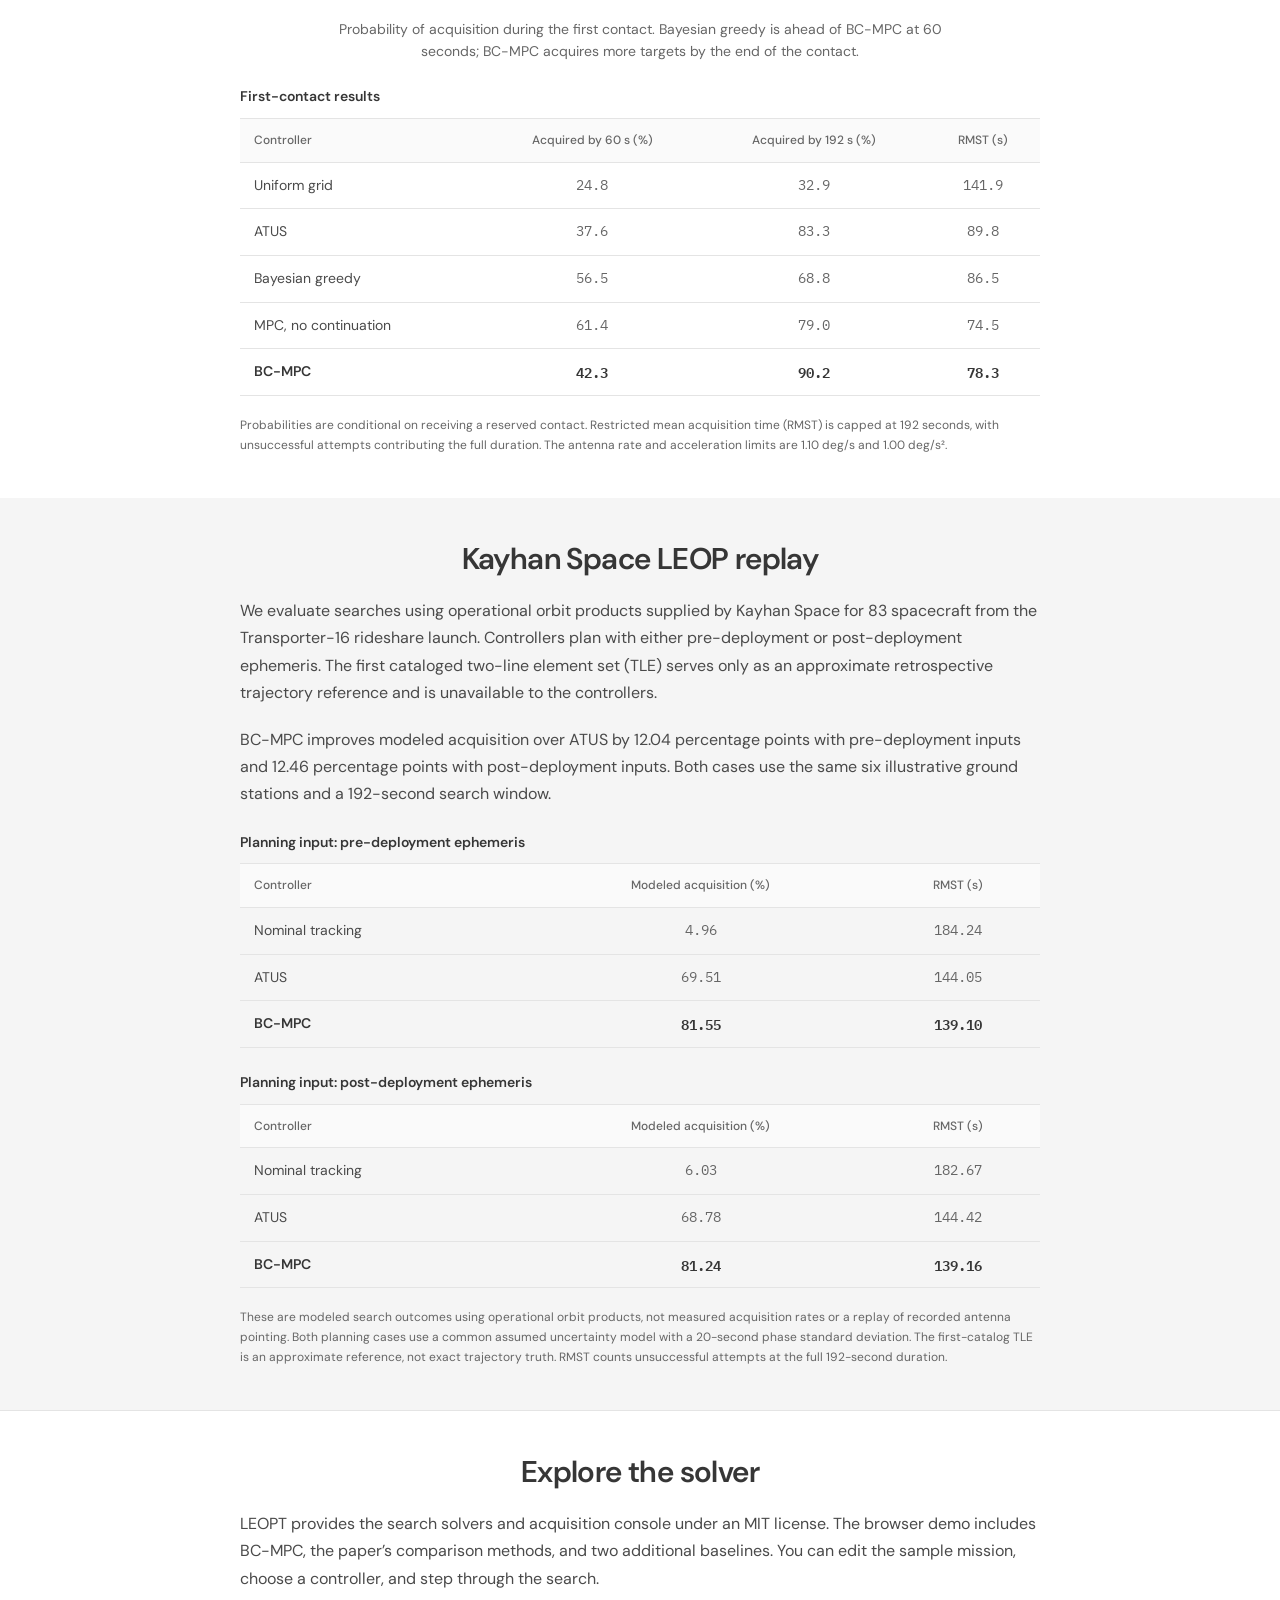
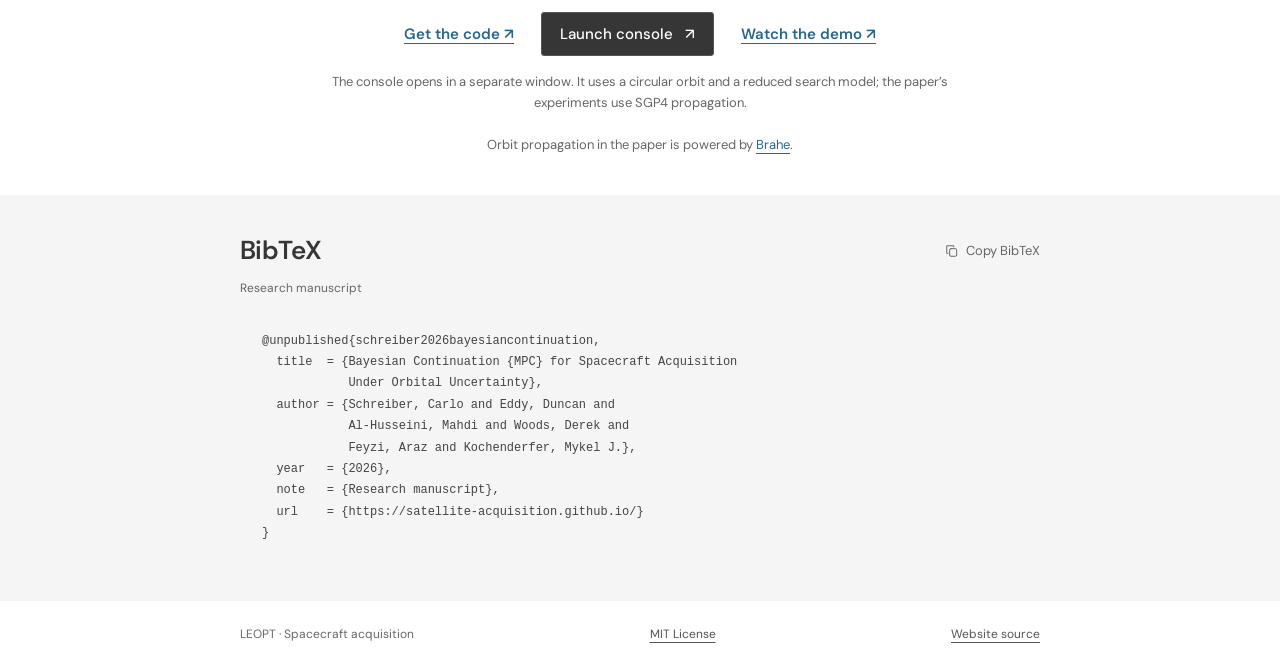
==== commit 4c00b8bd: "Sync website with Overleaf manuscript and replay results" ====
--- a/index.html
+++ b/index.html
@@ -4,7 +4,7 @@
   <meta charset="UTF-8">
   <meta name="viewport" content="width=device-width, initial-scale=1">
   <meta name="theme-color" content="#ffffff">
-  <meta name="description" content="Bayesian Search MPC for Spacecraft Acquisition Under Orbital Uncertainty. Research from Stanford University and Kayhan Space, with single-spacecraft and fleet results and the LEOPT console.">
+  <meta name="description" content="Bayesian Continuation MPC for Spacecraft Acquisition Under Orbital Uncertainty. Research from Stanford University and Kayhan Space, with single-spacecraft and fleet results and the LEOPT console.">
   <meta property="og:type" content="website">
   <meta property="og:title" content="Spacecraft Acquisition">
   <meta property="og:description" content="Planning antenna searches to find spacecraft after launch. Paper, single-spacecraft and fleet results, and open-source software.">
@@ -24,8 +24,8 @@
   <a class="skip-link" href="#main">Skip to content</a>
   <main id="main">
     <header class="hero">
-      <h1>Bayesian Search MPC for Spacecraft Acquisition<br class="desktop-break"> Under Orbital Uncertainty</h1>
-      <p class="authors"><span>Carlo Schreiber<sup>1</sup>,</span> <span>Duncan Eddy<sup>1</sup>,</span> <span>Mahdi Al-Husseini<sup>1</sup>,</span> <span>Derek Woods<sup>2</sup>,</span> <span>Araz Feyzi<sup>2</sup>,</span> <span>Mykel Kochenderfer<sup>1</sup></span></p>
+      <h1>Bayesian Continuation MPC for Spacecraft Acquisition<br class="desktop-break"> Under Orbital Uncertainty</h1>
+      <p class="authors"><span>Carlo Schreiber<sup>1</sup>,</span> <span>Duncan Eddy<sup>1</sup>,</span> <span>Mahdi Al-Husseini<sup>1</sup>,</span> <span>Derek Woods<sup>2</sup>,</span> <span>Araz Feyzi<sup>2</sup>,</span> <span>Mykel J. Kochenderfer<sup>1</sup></span></p>
       <p class="affiliation"><span><sup>1</sup> Stanford University</span><span><sup>2</sup> Kayhan Space</span></p>
       <nav class="hero-links" aria-label="Research resources">
         <button type="button" disabled aria-label="arXiv paper, link not yet available">
@@ -82,7 +82,7 @@
     <section class="abstract-section" id="abstract" aria-labelledby="abstract-title">
       <div class="reading-width">
         <h2 id="abstract-title">Abstract</h2>
-        <p class="section-intro">After launch, uncertainty in a spacecraft’s orbit can place its signal outside a ground station’s antenna beam. The station must search before it can receive telemetry or send commands. Our method, Bayesian Search Model Predictive Control (BS-MPC), uses missed detections to revise where the spacecraft is likely to be and choose where to point next. It accounts for how quickly the antenna can move and how much time remains to search. We test the method during individual contacts and across 100-spacecraft deployments. In the single-contact simulations, BS-MPC acquires 90.2% of assigned targets, compared with 83.3% for a tube sweep. Average search time falls from 89.8 to 78.3 seconds, counting unsuccessful attempts at the full 192-second duration.</p>
+        <p class="section-intro">After launch, uncertainty in a spacecraft’s orbit can place its signal outside a ground station’s antenna beam. The station must search before it can receive telemetry or send commands. Our method, Bayesian Continuation Model Predictive Control (BC-MPC), uses missed detections to revise where the spacecraft is likely to be and choose where to point next. It accounts for how quickly the antenna can move and how much time remains to search. We test the method during individual contacts and across 100-spacecraft deployments. In the single-contact simulations, BC-MPC acquires 90.2% of assigned targets, compared with 83.3% for an Along-Track Uncertainty Sweep (ATUS). Average search time falls from 89.8 to 78.3 seconds, counting unsuccessful attempts at the full 192-second duration. A replay using operational orbit products for 83 spacecraft from Transporter-16 also improves modeled acquisition by approximately 12 percentage points over ATUS under a common assumed uncertainty model.</p>
       </div>
     </section>
 
@@ -101,9 +101,9 @@
 
     <section class="method-section section" id="method" aria-labelledby="method-title">
       <div class="reading-width">
-        <h2 id="method-title">Bayesian search MPC</h2>
+        <h2 id="method-title">Bayesian continuation MPC</h2>
         <p class="section-intro">The controller tracks several possible orbits and how likely each one is. After a missed detection, it gives less weight to orbits where it expected to receive a signal. The next pointing depends on this revised estimate and on where the antenna can move, settle, and observe in the time available.</p>
-        <p class="section-intro">BS-MPC starts with a sweep along the predicted track that the antenna can carry out. It tries changes to the next four pointings while keeping the later schedule. A change is accepted only when the antenna can return to that schedule and the model predicts a better chance of finding the spacecraft before the contact ends. The controller repeats this process after each miss.</p>
+        <p class="section-intro">BC-MPC starts with a sweep along the predicted track that the antenna can carry out. It tries changes to the next four pointings while keeping the later schedule. A change is accepted only when the antenna can return to that schedule and the model predicts a better chance of finding the spacecraft before the contact ends. The controller repeats this process after each miss.</p>
       </div>
     </section>
 
@@ -119,37 +119,35 @@
           <p class="section-intro">Each trial gives a ground station 192 seconds to acquire one spacecraft. We compare controllers on the same 2,773 reserved contacts across 96 simulated deployments. The simulated orbit errors follow the distribution assumed by the controller, and the antenna has limits on its speed and acceleration.</p>
           <figure class="paper-figure results-figure">
             <a href="assets/figures/deployment-results.png" target="_blank" rel="noopener noreferrer" aria-label="Open the acquisition results figure at full resolution">
-              <img src="assets/figures/deployment-results.png" alt="Acquisition probability over 192 seconds: BS-MPC reaches 90.2%, tube sweep 83.3%, Bayesian greedy 68.8%, and sky raster 32.9%." width="1020" height="870" loading="lazy" decoding="async">
-            </a>
-            <figcaption>Probability of acquisition during the first contact. Bayesian greedy is ahead of BS-MPC at 60 seconds; BS-MPC acquires more targets by the end of the contact.</figcaption>
+              <img src="assets/figures/deployment-results.png" alt="Acquisition probability over 192 seconds: BC-MPC reaches 90.2%, ATUS 83.3%, Bayesian greedy 68.8%, and uniform grid 32.9%." width="1600" height="1365" loading="lazy" decoding="async">
+            </a>
+            <figcaption>Probability of acquisition during the first contact. Bayesian greedy is ahead of BC-MPC at 60 seconds; BC-MPC acquires more targets by the end of the contact.</figcaption>
           </figure>
           <div class="table-scroll" role="region" aria-label="Simulated acquisition results" tabindex="0">
             <table class="validation-table results-table">
               <caption>First-contact results</caption>
-              <thead><tr><th scope="col">Controller</th><th scope="col">Acquired by 60 s (%)</th><th scope="col">Acquired by 192 s (%)</th><th scope="col">Mean time (s)</th></tr></thead>
+              <thead><tr><th scope="col">Controller</th><th scope="col">Acquired by 60 s (%)</th><th scope="col">Acquired by 192 s (%)</th><th scope="col">RMST (s)</th></tr></thead>
               <tbody>
-                <tr><th scope="row">Sky raster</th><td>24.8</td><td>32.9</td><td>141.9</td></tr>
-                <tr><th scope="row">Tube sweep</th><td>37.6</td><td>83.3</td><td>89.8</td></tr>
-                <tr><th scope="row">Prior-ranked sweep</th><td>36.7</td><td>59.2</td><td>108.5</td></tr>
-                <tr><th scope="row">Frozen-prior greedy</th><td>39.4</td><td>50.8</td><td>118.5</td></tr>
+                <tr><th scope="row">Uniform grid</th><td>24.8</td><td>32.9</td><td>141.9</td></tr>
+                <tr><th scope="row">ATUS</th><td>37.6</td><td>83.3</td><td>89.8</td></tr>
                 <tr><th scope="row">Bayesian greedy</th><td>56.5</td><td>68.8</td><td>86.5</td></tr>
                 <tr><th scope="row">MPC, no continuation</th><td>61.4</td><td>79.0</td><td>74.5</td></tr>
-                <tr class="proposed-policy"><th scope="row">BS-MPC</th><td>42.3</td><td>90.2</td><td>78.3</td></tr>
+                <tr class="proposed-policy"><th scope="row">BC-MPC</th><td>42.3</td><td>90.2</td><td>78.3</td></tr>
               </tbody>
             </table>
           </div>
-          <p class="source-note">Probabilities are conditional on receiving a reserved contact. Mean time is restricted to 192 seconds, with unsuccessful attempts contributing the full duration. The antenna rate and acceleration limits are 1.10 deg/s and 1.00 deg/s².</p>
+          <p class="source-note">Probabilities are conditional on receiving a reserved contact. Restricted mean acquisition time (RMST) is capped at 192 seconds, with unsuccessful attempts contributing the full duration. The antenna rate and acceleration limits are 1.10 deg/s and 1.00 deg/s².</p>
         </section>
         <section class="results-panel" id="fleet" aria-labelledby="fleet-title">
           <h3 id="fleet-title">Fleet acquisition</h3>
-          <p class="section-intro">We simulate four deployments of 100 spacecraft and measure the fraction acquired within 24 hours. The network grows from one to 32 sites, with four independently steerable antennas at each site and up to five attempts per spacecraft.</p>
+          <p class="section-intro">We simulate four deployments of 100 spacecraft and measure the fraction acquired within 24 hours. The network grows from one to 24 sites, with four independently steerable antennas at each site.</p>
           <figure class="paper-figure results-figure">
             <a href="assets/figures/fleet-network.png" target="_blank" rel="noopener noreferrer" aria-label="Open the fleet acquisition figure at full resolution">
-              <img src="assets/figures/fleet-network.png" alt="Expected fleet fraction acquired within 24 hours as the network grows from one to 32 sites, each with four antennas. At six sites, BS-MPC reaches 93.2% and tube sweep reaches 88.1%." width="1020" height="1020" loading="lazy" decoding="async">
-            </a>
-            <figcaption>Expected fraction of the fleet acquired within 24 hours. Every spacecraft is included in the denominator, including those without a reserved contact.</figcaption>
+              <img src="assets/figures/fleet-network.png" alt="Expected fleet fraction acquired within 24 hours as the network grows from one to 24 sites, each with four antennas. At six sites, BC-MPC reaches 94.2% and ATUS reaches 89.5%." width="1600" height="1600" loading="lazy" decoding="async">
+            </a>
+            <figcaption>Expected fraction of the fleet acquired within 24 hours; whiskers show the minimum and maximum across four deployments. Every spacecraft is included in the denominator, including those without a reserved contact.</figcaption>
           </figure>
-          <p class="section-intro">With six sites, BS-MPC acquires an expected 93.2% of the fleet, compared with 88.1% for tube sweep. At 32 sites, the figures are 98.6% and 97.7%. Both controllers use the same contact allocation; bookings left unused after an acquisition are not reassigned.</p>
+          <p class="section-intro">With six sites, BC-MPC acquires an expected 94.2% of the fleet, compared with 89.5% for ATUS. At 24 sites, the figures are 99.2% and 99.1%. Both controllers use the same contact allocation; bookings left unused after an acquisition are not reassigned.</p>
           <p class="source-note">These four deployments are separate from the single-spacecraft study. Sites are added in a fixed geographic order. The result is an expected acquired fraction, not the probability of acquiring every spacecraft.</p>
         </section>
       </div>
@@ -157,37 +155,39 @@
 
     <section class="validation-section section" id="validation" aria-labelledby="validation-title">
       <div class="reading-width">
-        <h2 id="validation-title">Real-world validation</h2>
-        <p class="section-intro">We plan to evaluate the searches using Kayhan Space LEOP records, with orbit uncertainty and receiver settings derived from mission data. Calibration and evaluation will use separate deployments.</p>
-        <p class="validation-status">Results pending. <span class="pending-value">XX</span> marks values awaiting validation.</p>
-        <div class="table-scroll" role="region" aria-label="Kayhan evaluation cohort" tabindex="0">
-          <table class="validation-table cohort-table">
-            <caption>Kayhan Space evaluation cohort</caption>
-            <thead><tr><th scope="col">Deployments</th><th scope="col">Acquisition attempts</th><th scope="col">Ground stations</th></tr></thead>
-            <tbody><tr><td>XX</td><td>XX</td><td>XX</td></tr></tbody>
-          </table>
-        </div>
-        <div class="table-scroll" role="region" aria-label="Kayhan acquisition policy comparison" tabindex="0">
+        <h2 id="validation-title">Kayhan Space LEOP replay</h2>
+        <p class="section-intro">We evaluate searches using operational orbit products supplied by Kayhan Space for 83 spacecraft from the Transporter-16 rideshare launch. Controllers plan with either pre-deployment or post-deployment ephemeris. The first cataloged two-line element set (TLE) serves only as an approximate retrospective trajectory reference and is unavailable to the controllers.</p>
+        <p class="section-intro">BC-MPC improves modeled acquisition over ATUS by 12.04 percentage points with pre-deployment inputs and 12.46 percentage points with post-deployment inputs. Both cases use the same six illustrative ground stations and a 192-second search window.</p>
+        <div class="table-scroll" role="region" aria-label="Pre-deployment ephemeris replay results" tabindex="0">
           <table class="validation-table">
-            <caption>Planned comparison using Kayhan Space records</caption>
-            <thead><tr><th scope="col">Search policy</th><th scope="col">Acquisition probability (%)</th><th scope="col">Restricted mean acquisition time (s)</th></tr></thead>
+            <caption>Planning input: pre-deployment ephemeris</caption>
+            <thead><tr><th scope="col">Controller</th><th scope="col">Modeled acquisition (%)</th><th scope="col">RMST (s)</th></tr></thead>
             <tbody>
-              <tr><th scope="row">Recorded pointing</th><td>XX</td><td>XX</td></tr>
-              <tr><th scope="row">Tube sweep</th><td>XX</td><td>XX</td></tr>
-              <tr><th scope="row">Bayesian greedy</th><td>XX</td><td>XX</td></tr>
-              <tr><th scope="row">MPC, no continuation</th><td>XX</td><td>XX</td></tr>
-              <tr class="proposed-policy"><th scope="row">BS-MPC</th><td>XX</td><td>XX</td></tr>
+              <tr><th scope="row">Nominal tracking</th><td>4.96</td><td>184.24</td></tr>
+              <tr><th scope="row">ATUS</th><td>69.51</td><td>144.05</td></tr>
+              <tr class="proposed-policy"><th scope="row">BC-MPC</th><td>81.55</td><td>139.10</td></tr>
             </tbody>
           </table>
         </div>
-        <p class="source-note">Recorded acquisitions and model estimates for alternative pointings will be reported separately.</p>
+        <div class="table-scroll" role="region" aria-label="Post-deployment ephemeris replay results" tabindex="0">
+          <table class="validation-table">
+            <caption>Planning input: post-deployment ephemeris</caption>
+            <thead><tr><th scope="col">Controller</th><th scope="col">Modeled acquisition (%)</th><th scope="col">RMST (s)</th></tr></thead>
+            <tbody>
+              <tr><th scope="row">Nominal tracking</th><td>6.03</td><td>182.67</td></tr>
+              <tr><th scope="row">ATUS</th><td>68.78</td><td>144.42</td></tr>
+              <tr class="proposed-policy"><th scope="row">BC-MPC</th><td>81.24</td><td>139.16</td></tr>
+            </tbody>
+          </table>
+        </div>
+        <p class="source-note">These are modeled search outcomes using operational orbit products, not measured acquisition rates or a replay of recorded antenna pointing. Both planning cases use a common assumed uncertainty model with a 20-second phase standard deviation. The first-catalog TLE is an approximate reference, not exact trajectory truth. RMST counts unsuccessful attempts at the full 192-second duration.</p>
       </div>
     </section>
 
     <section class="software-section section" id="software" aria-labelledby="software-title">
       <div class="reading-width">
         <h2 id="software-title">Explore the solver</h2>
-        <p class="section-intro">LEOPT provides the search solvers and acquisition console under an MIT license. The browser demo includes BS-MPC and the six comparison methods from the paper. You can edit the sample mission, choose a controller, and step through the search.</p>
+        <p class="section-intro">LEOPT provides the search solvers and acquisition console under an MIT license. The browser demo includes BC-MPC, the paper’s comparison methods, and two additional baselines. You can edit the sample mission, choose a controller, and step through the search.</p>
         <div class="software-links">
           <a class="text-link" href="https://github.com/satellite-acquisition/leopt" target="_blank" rel="noopener noreferrer">Get the code <span aria-hidden="true">↗</span></a>
           <a class="console-launch-link" id="launch-console" href="console/index.html" target="_blank" rel="noopener noreferrer" aria-label="Launch the LEOPT console in a new window">Launch console <span aria-hidden="true">↗</span></a>
@@ -208,12 +208,12 @@
           </button>
         </div>
         <p class="citation-note">Research manuscript</p>
-        <pre class="citation-code" tabindex="0" aria-label="BibTeX citation"><code id="bibtex">@unpublished{schreiber2026bayesiansearch,
-  title  = {Bayesian Search {MPC} for Spacecraft Acquisition
+        <pre class="citation-code" tabindex="0" aria-label="BibTeX citation"><code id="bibtex">@unpublished{schreiber2026bayesiancontinuation,
+  title  = {Bayesian Continuation {MPC} for Spacecraft Acquisition
             Under Orbital Uncertainty},
   author = {Schreiber, Carlo and Eddy, Duncan and
             Al-Husseini, Mahdi and Woods, Derek and
-            Feyzi, Araz and Kochenderfer, Mykel},
+            Feyzi, Araz and Kochenderfer, Mykel J.},
   year   = {2026},
   note   = {Research manuscript},
   url    = {https://satellite-acquisition.github.io/}
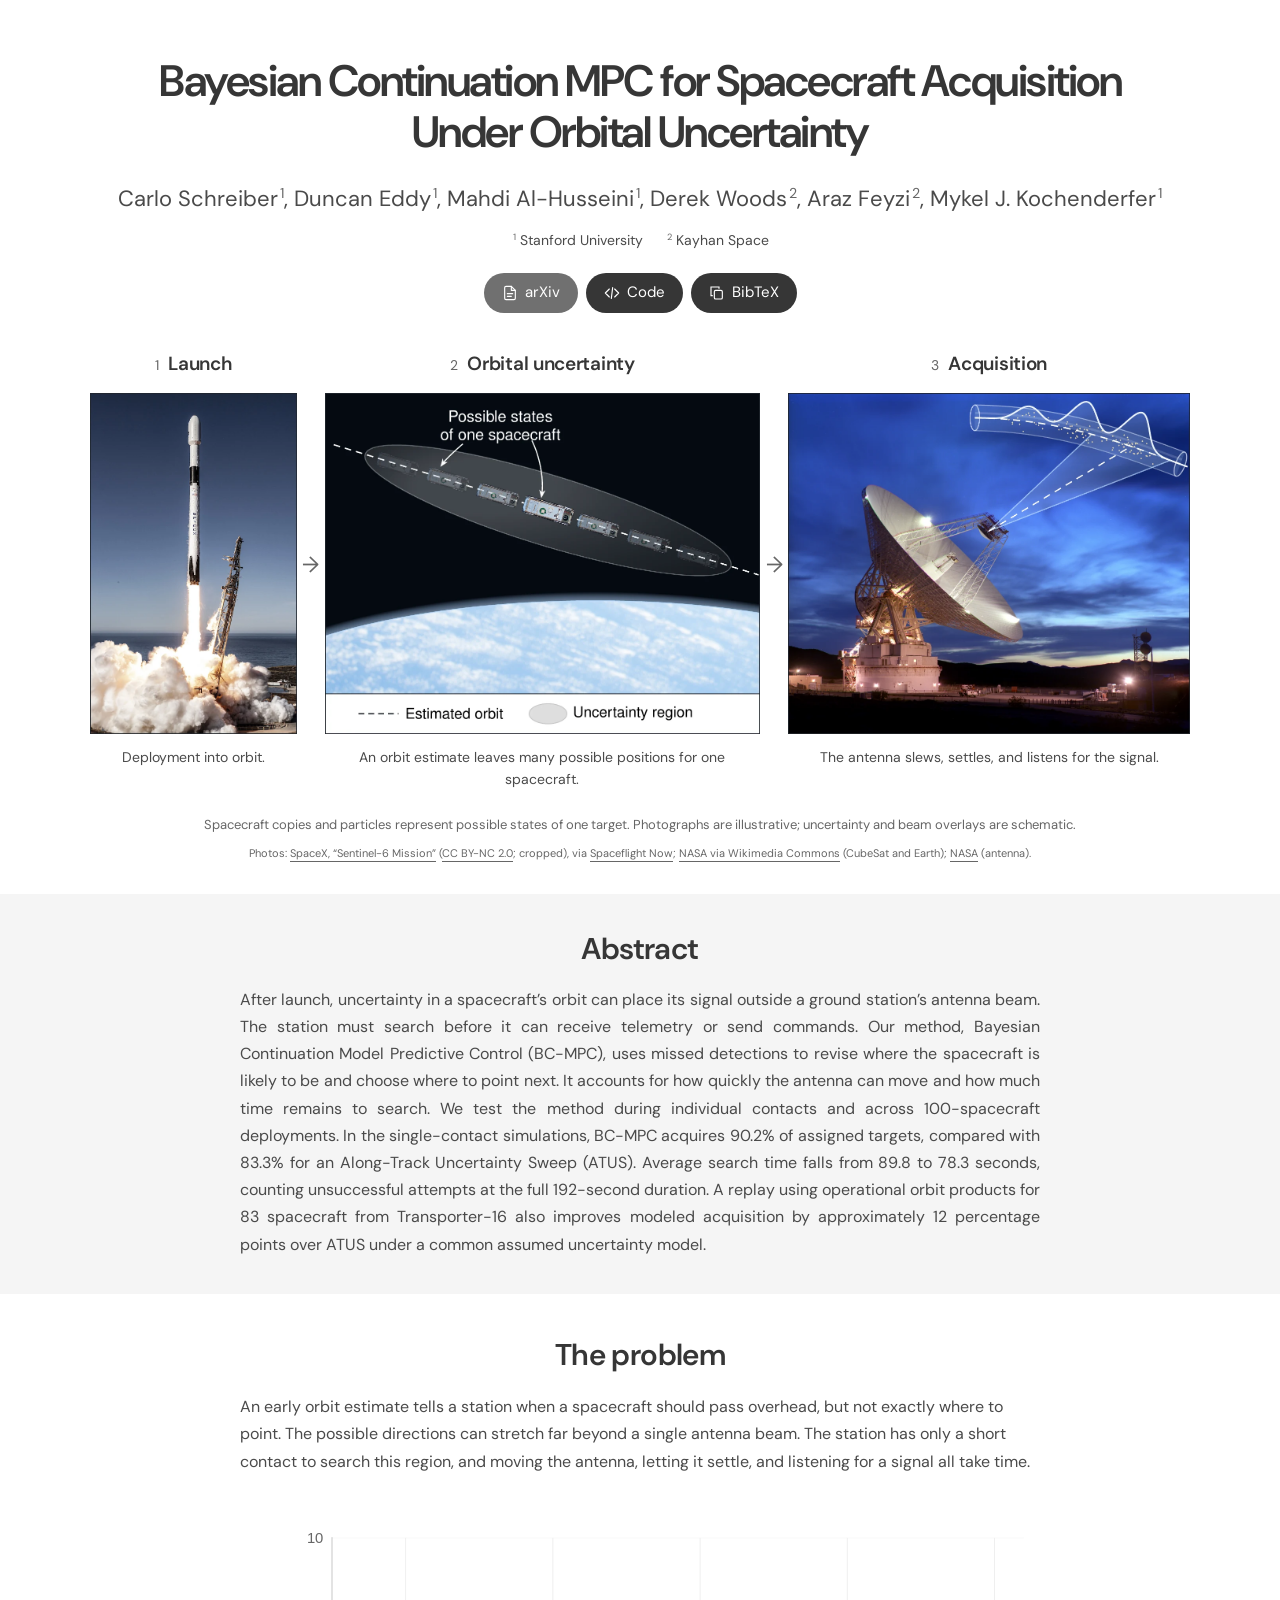
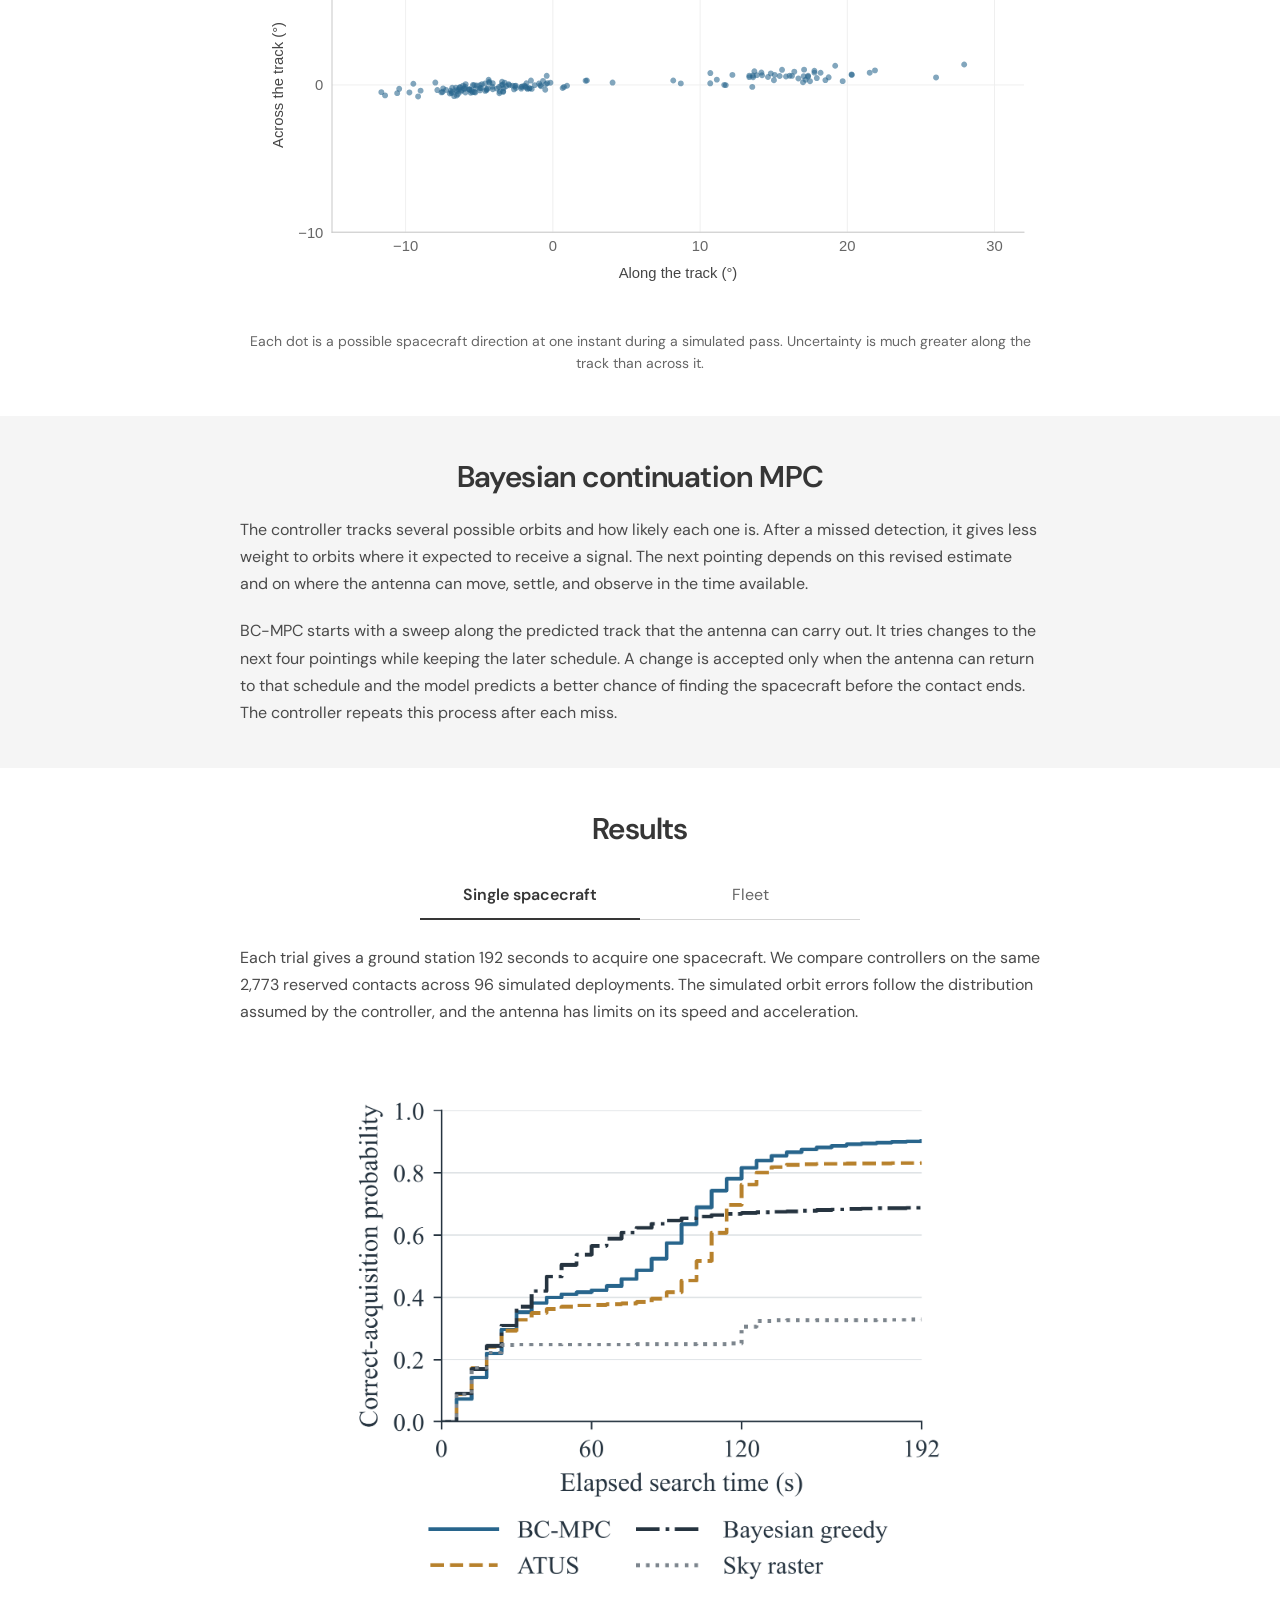
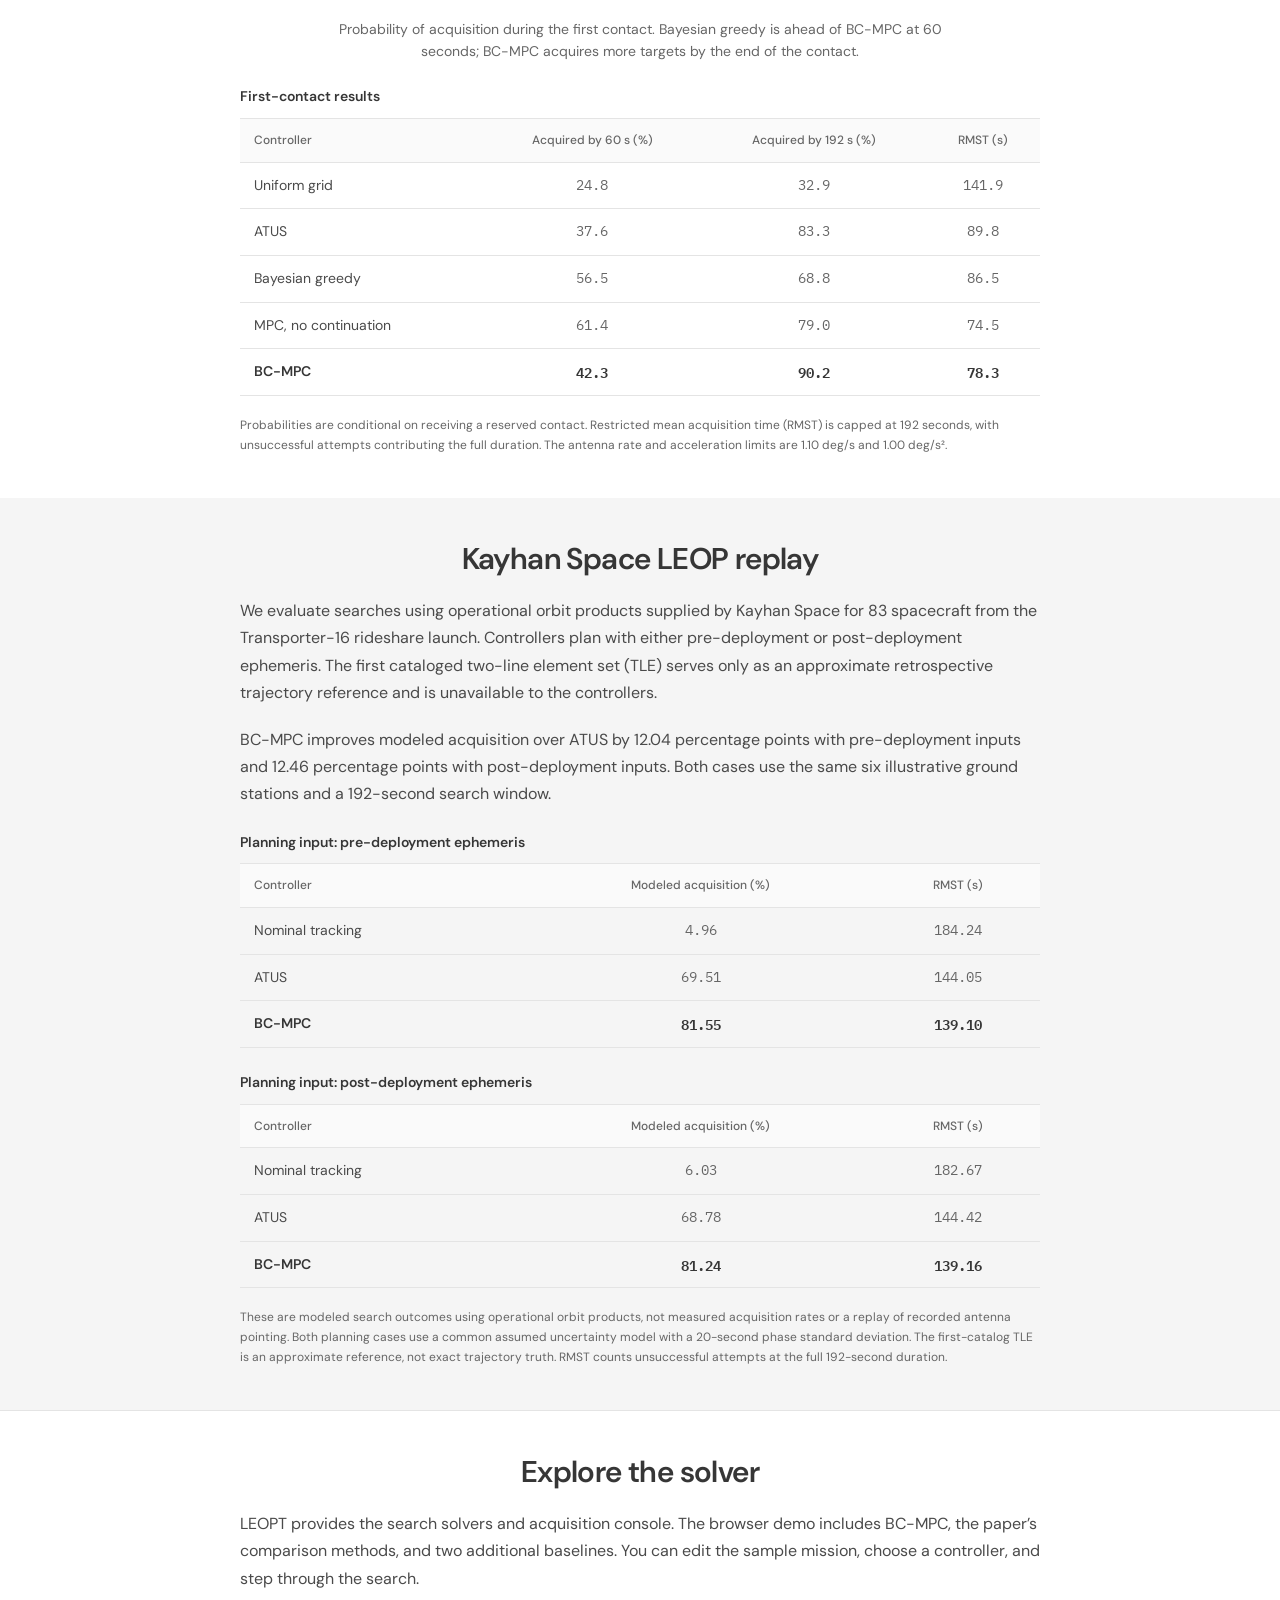
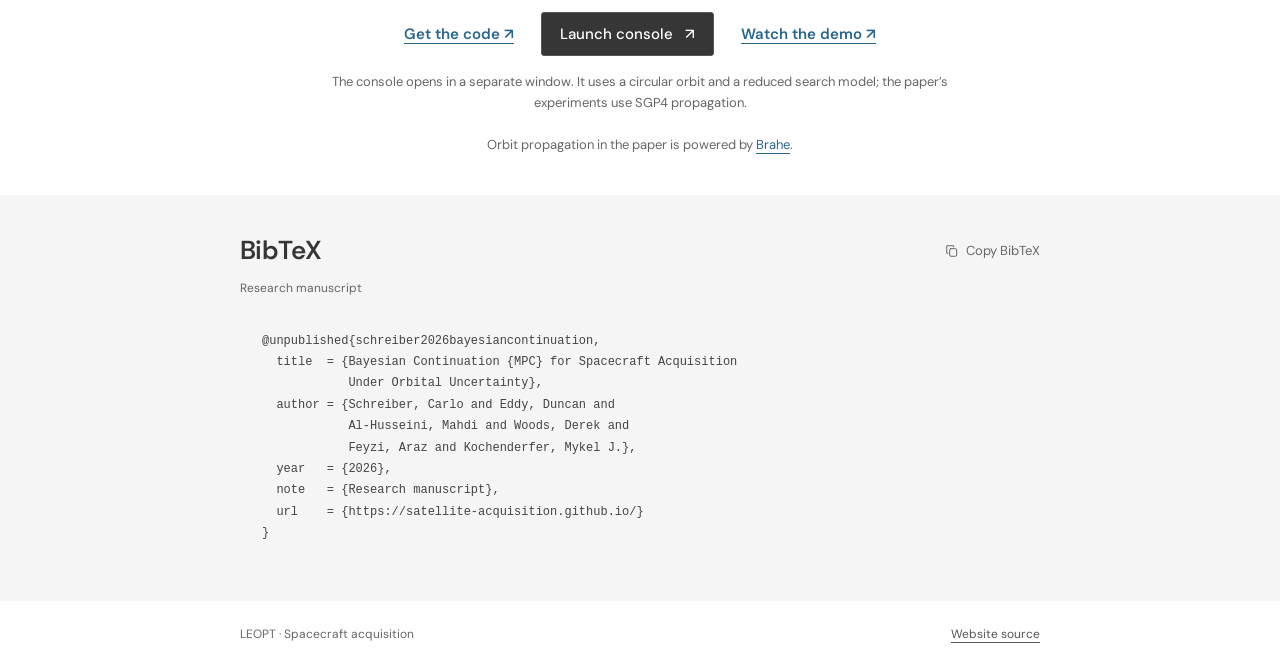
==== commit 6a7c78c2: "Remove website license and simplify README" ====
--- a/index.html
+++ b/index.html
@@ -187,7 +187,7 @@
     <section class="software-section section" id="software" aria-labelledby="software-title">
       <div class="reading-width">
         <h2 id="software-title">Explore the solver</h2>
-        <p class="section-intro">LEOPT provides the search solvers and acquisition console under an MIT license. The browser demo includes BC-MPC, the paper’s comparison methods, and two additional baselines. You can edit the sample mission, choose a controller, and step through the search.</p>
+        <p class="section-intro">LEOPT provides the search solvers and acquisition console. The browser demo includes BC-MPC, the paper’s comparison methods, and two additional baselines. You can edit the sample mission, choose a controller, and step through the search.</p>
         <div class="software-links">
           <a class="text-link" href="https://github.com/satellite-acquisition/leopt" target="_blank" rel="noopener noreferrer">Get the code <span aria-hidden="true">↗</span></a>
           <a class="console-launch-link" id="launch-console" href="console/index.html" target="_blank" rel="noopener noreferrer" aria-label="Launch the LEOPT console in a new window">Launch console <span aria-hidden="true">↗</span></a>
@@ -225,7 +225,6 @@
     <div class="footer-band">
       <footer class="site-footer reading-width">
         <span>LEOPT · Spacecraft acquisition</span>
-        <a href="LICENSE">MIT License</a>
         <a href="https://github.com/satellite-acquisition/satellite-acquisition.github.io" target="_blank" rel="noopener noreferrer">Website source</a>
       </footer>
     </div>
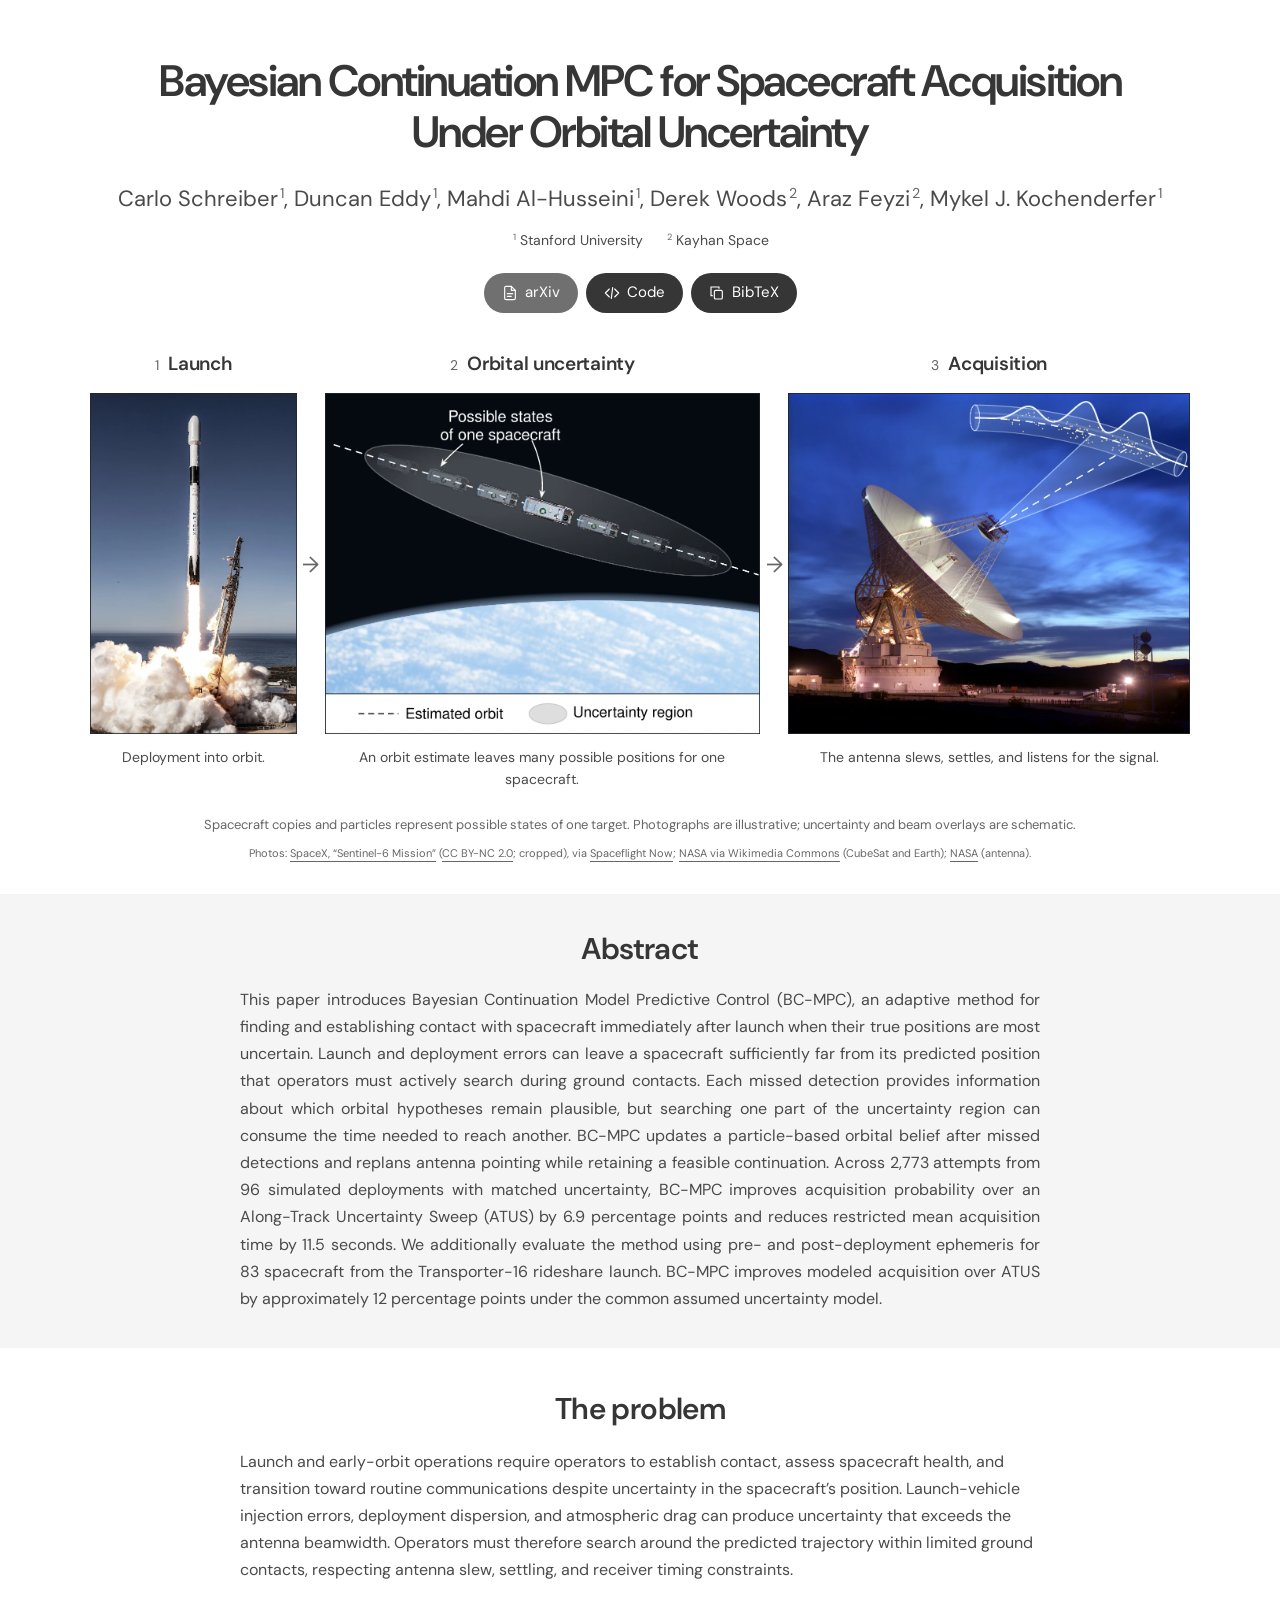
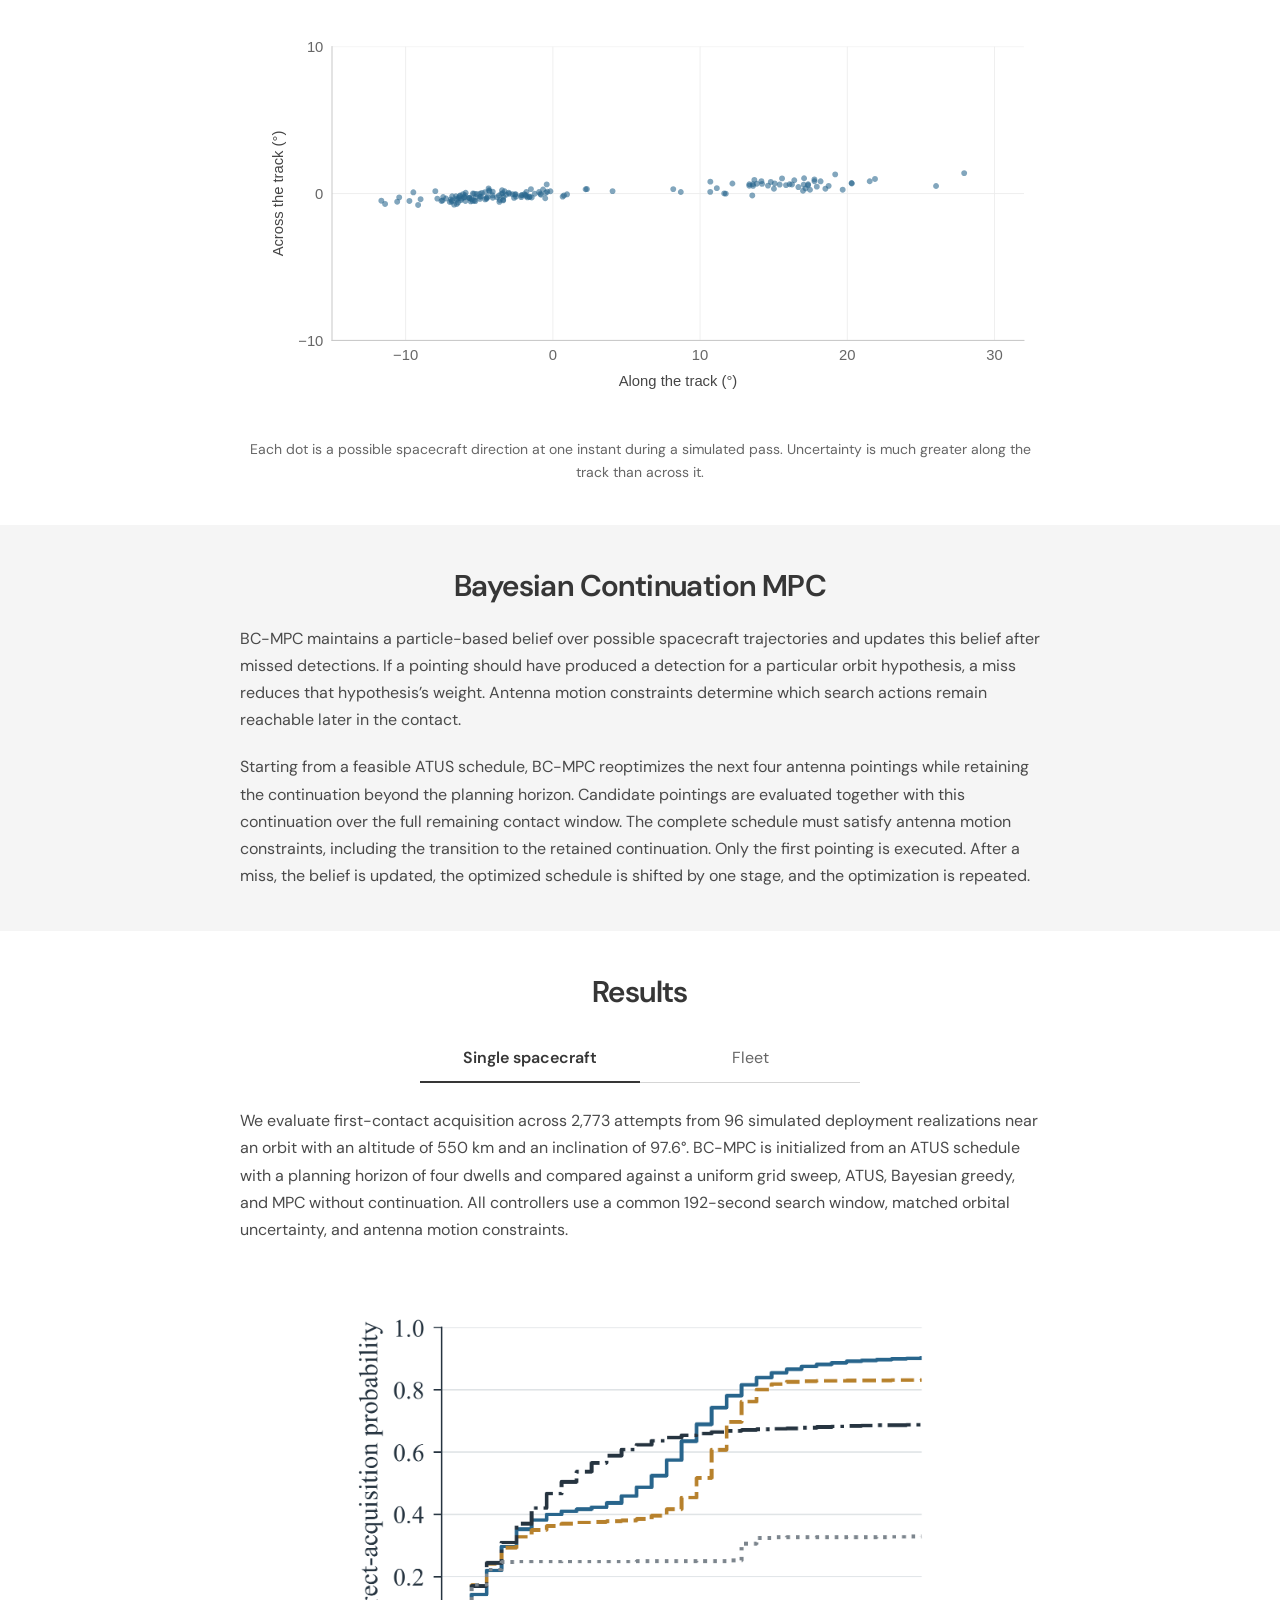
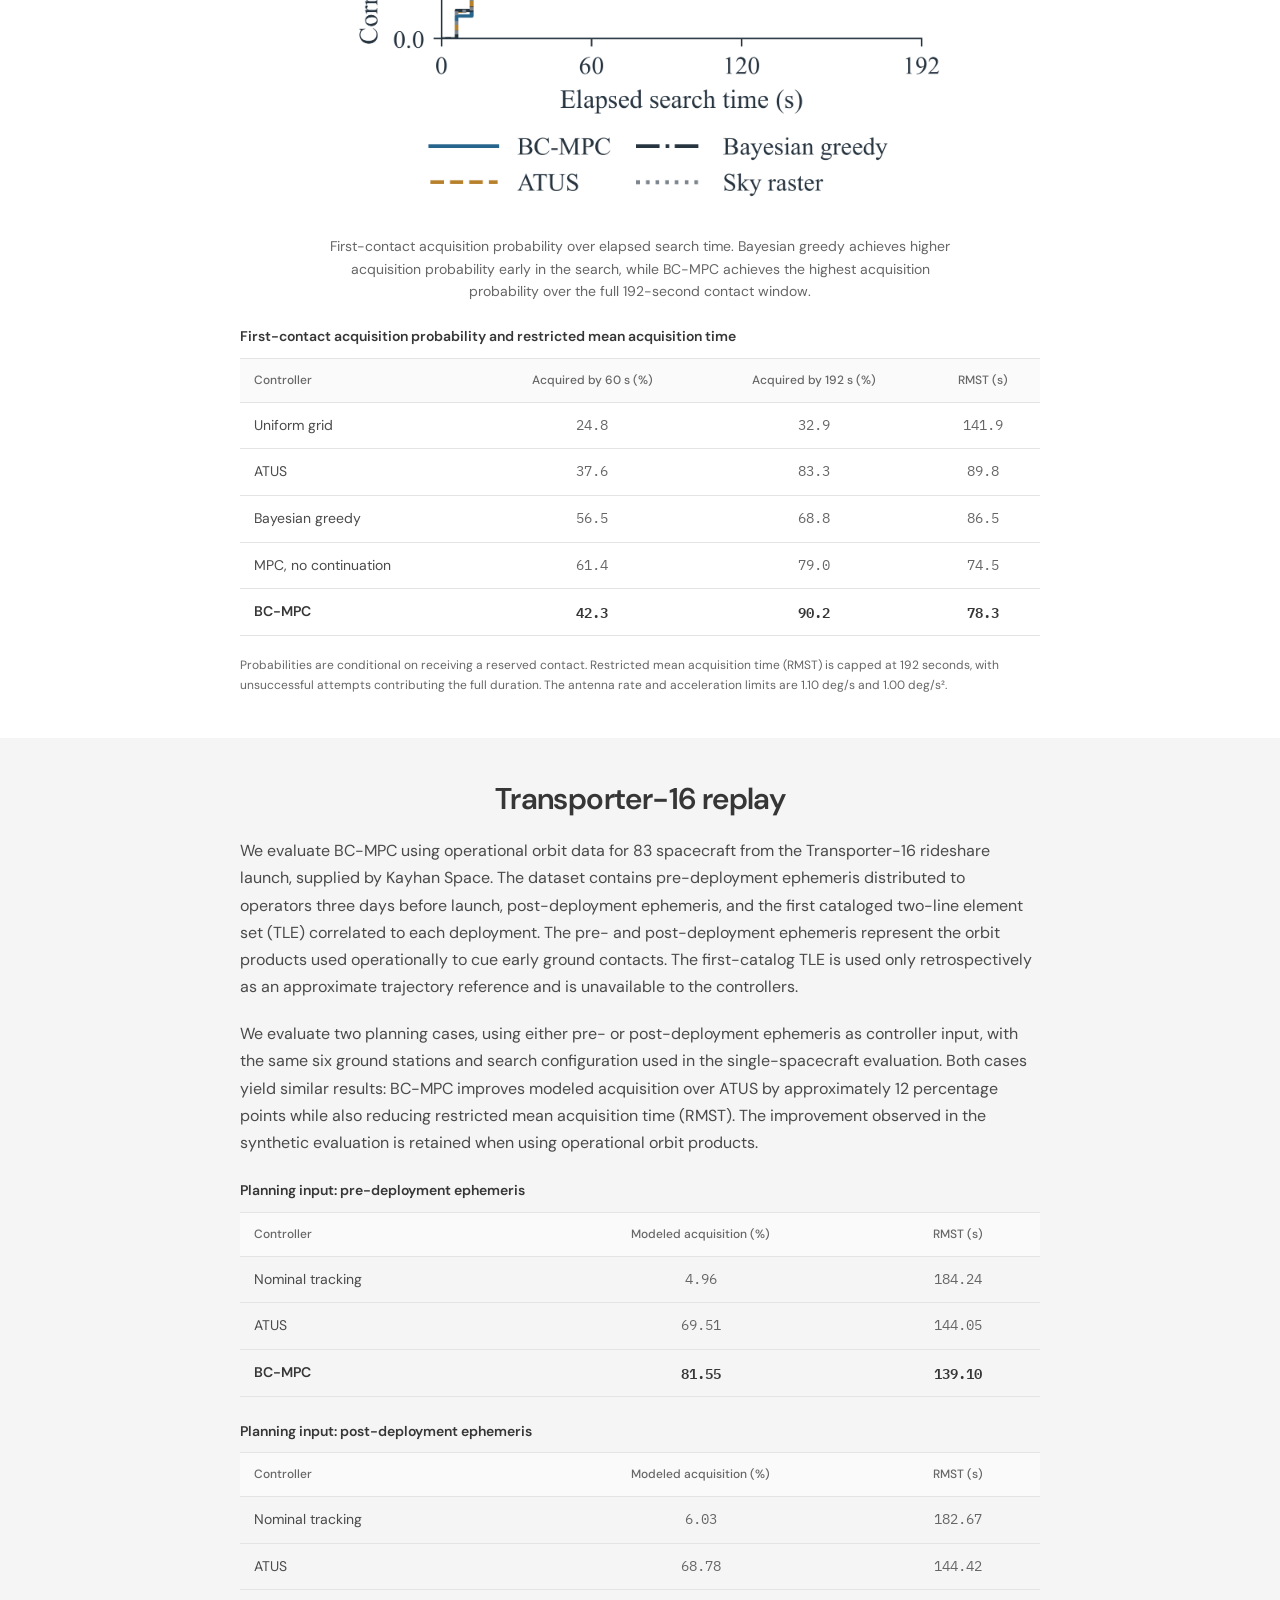
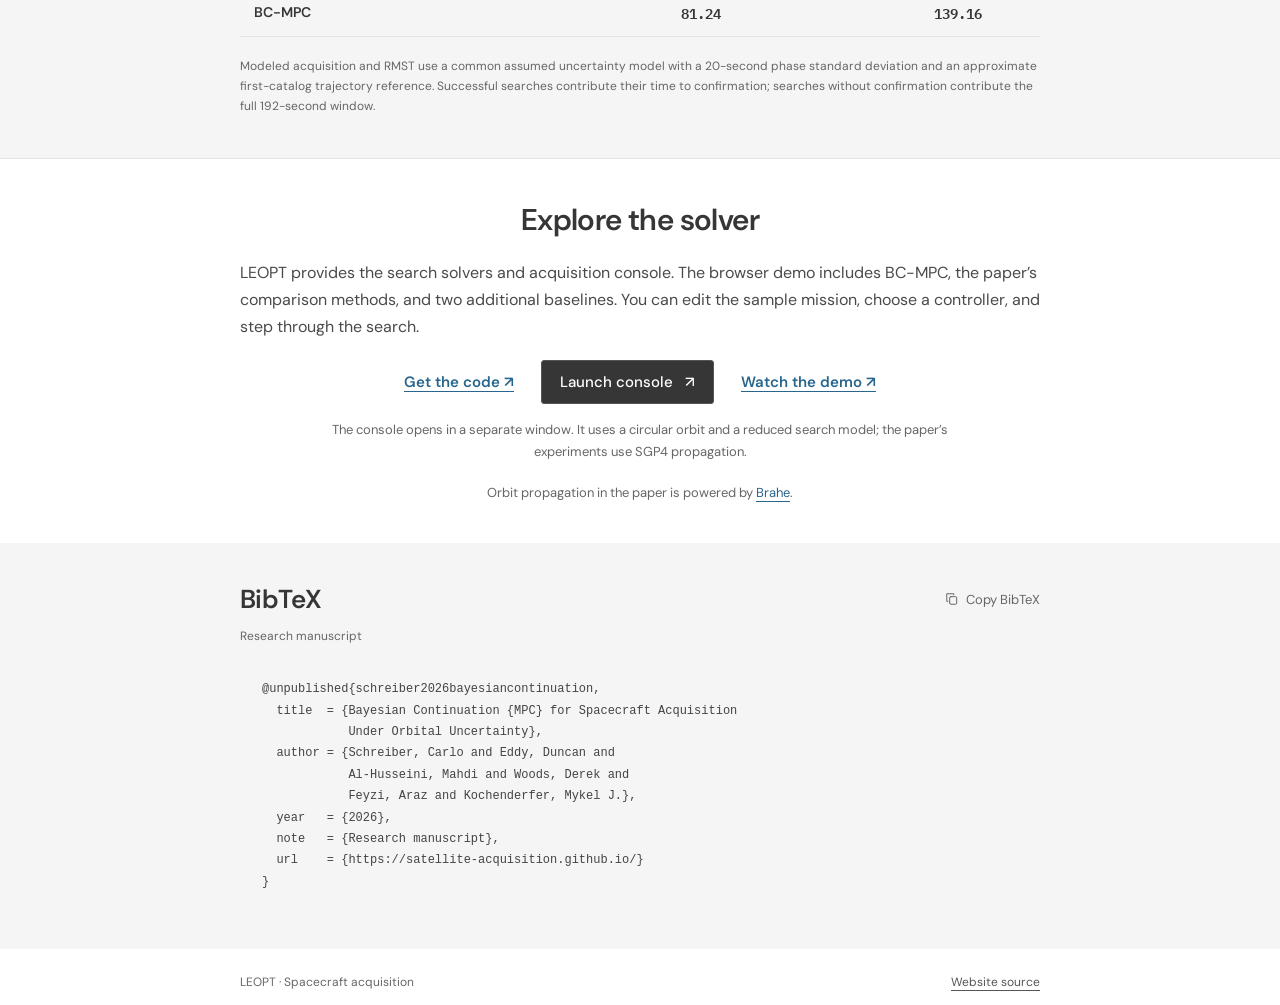
==== commit c3728ec1: "Align website wording with manuscript and name Transporter-16 replay" ====
--- a/index.html
+++ b/index.html
@@ -82,14 +82,14 @@
     <section class="abstract-section" id="abstract" aria-labelledby="abstract-title">
       <div class="reading-width">
         <h2 id="abstract-title">Abstract</h2>
-        <p class="section-intro">After launch, uncertainty in a spacecraft’s orbit can place its signal outside a ground station’s antenna beam. The station must search before it can receive telemetry or send commands. Our method, Bayesian Continuation Model Predictive Control (BC-MPC), uses missed detections to revise where the spacecraft is likely to be and choose where to point next. It accounts for how quickly the antenna can move and how much time remains to search. We test the method during individual contacts and across 100-spacecraft deployments. In the single-contact simulations, BC-MPC acquires 90.2% of assigned targets, compared with 83.3% for an Along-Track Uncertainty Sweep (ATUS). Average search time falls from 89.8 to 78.3 seconds, counting unsuccessful attempts at the full 192-second duration. A replay using operational orbit products for 83 spacecraft from Transporter-16 also improves modeled acquisition by approximately 12 percentage points over ATUS under a common assumed uncertainty model.</p>
+        <p class="section-intro">This paper introduces Bayesian Continuation Model Predictive Control (BC-MPC), an adaptive method for finding and establishing contact with spacecraft immediately after launch when their true positions are most uncertain. Launch and deployment errors can leave a spacecraft sufficiently far from its predicted position that operators must actively search during ground contacts. Each missed detection provides information about which orbital hypotheses remain plausible, but searching one part of the uncertainty region can consume the time needed to reach another. BC-MPC updates a particle-based orbital belief after missed detections and replans antenna pointing while retaining a feasible continuation. Across 2,773 attempts from 96 simulated deployments with matched uncertainty, BC-MPC improves acquisition probability over an Along-Track Uncertainty Sweep (ATUS) by 6.9 percentage points and reduces restricted mean acquisition time by 11.5 seconds. We additionally evaluate the method using pre- and post-deployment ephemeris for 83 spacecraft from the Transporter-16 rideshare launch. BC-MPC improves modeled acquisition over ATUS by approximately 12 percentage points under the common assumed uncertainty model.</p>
       </div>
     </section>
 
     <section class="problem-section section" id="problem" aria-labelledby="problem-title">
       <div class="reading-width">
         <h2 id="problem-title">The problem</h2>
-        <p class="section-intro">An early orbit estimate tells a station when a spacecraft should pass overhead, but not exactly where to point. The possible directions can stretch far beyond a single antenna beam. The station has only a short contact to search this region, and moving the antenna, letting it settle, and listening for a signal all take time.</p>
+        <p class="section-intro">Launch and early-orbit operations require operators to establish contact, assess spacecraft health, and transition toward routine communications despite uncertainty in the spacecraft’s position. Launch-vehicle injection errors, deployment dispersion, and atmospheric drag can produce uncertainty that exceeds the antenna beamwidth. Operators must therefore search around the predicted trajectory within limited ground contacts, respecting antenna slew, settling, and receiver timing constraints.</p>
         <figure class="paper-figure uncertainty-figure">
           <a href="assets/figures/uncertainty-tube.svg" target="_blank" rel="noopener noreferrer" aria-label="Open the orbital uncertainty figure at full resolution">
             <img src="assets/figures/uncertainty-tube.svg" alt="A particle belief showing possible spacecraft directions, spread much farther along the track than across it." width="900" height="460" loading="lazy" decoding="async">
@@ -101,9 +101,9 @@
 
     <section class="method-section section" id="method" aria-labelledby="method-title">
       <div class="reading-width">
-        <h2 id="method-title">Bayesian continuation MPC</h2>
-        <p class="section-intro">The controller tracks several possible orbits and how likely each one is. After a missed detection, it gives less weight to orbits where it expected to receive a signal. The next pointing depends on this revised estimate and on where the antenna can move, settle, and observe in the time available.</p>
-        <p class="section-intro">BC-MPC starts with a sweep along the predicted track that the antenna can carry out. It tries changes to the next four pointings while keeping the later schedule. A change is accepted only when the antenna can return to that schedule and the model predicts a better chance of finding the spacecraft before the contact ends. The controller repeats this process after each miss.</p>
+        <h2 id="method-title">Bayesian Continuation MPC</h2>
+        <p class="section-intro">BC-MPC maintains a particle-based belief over possible spacecraft trajectories and updates this belief after missed detections. If a pointing should have produced a detection for a particular orbit hypothesis, a miss reduces that hypothesis’s weight. Antenna motion constraints determine which search actions remain reachable later in the contact.</p>
+        <p class="section-intro">Starting from a feasible ATUS schedule, BC-MPC reoptimizes the next four antenna pointings while retaining the continuation beyond the planning horizon. Candidate pointings are evaluated together with this continuation over the full remaining contact window. The complete schedule must satisfy antenna motion constraints, including the transition to the retained continuation. Only the first pointing is executed. After a miss, the belief is updated, the optimized schedule is shifted by one stage, and the optimization is repeated.</p>
       </div>
     </section>
 
@@ -115,17 +115,17 @@
           <button type="button" role="tab" id="fleet-tab" aria-controls="fleet" aria-selected="false" tabindex="-1">Fleet</button>
         </div>
         <section class="results-panel" id="single-spacecraft" aria-labelledby="single-spacecraft-title">
-          <h3 id="single-spacecraft-title">Single-spacecraft acquisition</h3>
-          <p class="section-intro">Each trial gives a ground station 192 seconds to acquire one spacecraft. We compare controllers on the same 2,773 reserved contacts across 96 simulated deployments. The simulated orbit errors follow the distribution assumed by the controller, and the antenna has limits on its speed and acceleration.</p>
+          <h3 id="single-spacecraft-title">Single-spacecraft search</h3>
+          <p class="section-intro">We evaluate first-contact acquisition across 2,773 attempts from 96 simulated deployment realizations near an orbit with an altitude of 550 km and an inclination of 97.6°. BC-MPC is initialized from an ATUS schedule with a planning horizon of four dwells and compared against a uniform grid sweep, ATUS, Bayesian greedy, and MPC without continuation. All controllers use a common 192-second search window, matched orbital uncertainty, and antenna motion constraints.</p>
           <figure class="paper-figure results-figure">
             <a href="assets/figures/deployment-results.png" target="_blank" rel="noopener noreferrer" aria-label="Open the acquisition results figure at full resolution">
               <img src="assets/figures/deployment-results.png" alt="Acquisition probability over 192 seconds: BC-MPC reaches 90.2%, ATUS 83.3%, Bayesian greedy 68.8%, and uniform grid 32.9%." width="1600" height="1365" loading="lazy" decoding="async">
             </a>
-            <figcaption>Probability of acquisition during the first contact. Bayesian greedy is ahead of BC-MPC at 60 seconds; BC-MPC acquires more targets by the end of the contact.</figcaption>
+            <figcaption>First-contact acquisition probability over elapsed search time. Bayesian greedy achieves higher acquisition probability early in the search, while BC-MPC achieves the highest acquisition probability over the full 192-second contact window.</figcaption>
           </figure>
           <div class="table-scroll" role="region" aria-label="Simulated acquisition results" tabindex="0">
             <table class="validation-table results-table">
-              <caption>First-contact results</caption>
+              <caption>First-contact acquisition probability and restricted mean acquisition time</caption>
               <thead><tr><th scope="col">Controller</th><th scope="col">Acquired by 60 s (%)</th><th scope="col">Acquired by 192 s (%)</th><th scope="col">RMST (s)</th></tr></thead>
               <tbody>
                 <tr><th scope="row">Uniform grid</th><td>24.8</td><td>32.9</td><td>141.9</td></tr>
@@ -139,15 +139,15 @@
           <p class="source-note">Probabilities are conditional on receiving a reserved contact. Restricted mean acquisition time (RMST) is capped at 192 seconds, with unsuccessful attempts contributing the full duration. The antenna rate and acceleration limits are 1.10 deg/s and 1.00 deg/s².</p>
         </section>
         <section class="results-panel" id="fleet" aria-labelledby="fleet-title">
-          <h3 id="fleet-title">Fleet acquisition</h3>
-          <p class="section-intro">We simulate four deployments of 100 spacecraft and measure the fraction acquired within 24 hours. The network grows from one to 24 sites, with four independently steerable antennas at each site.</p>
+          <h3 id="fleet-title">Fleet acquisition after launch</h3>
+          <p class="section-intro">We investigate whether contact-level improvements translate to improved fleet-scale acquisition. Four simulated deployments each release 100 spacecraft, creating competing acquisition demands across a limited ground-station network. We measure the expected fraction acquired within the first 24 hours as the network expands from one to 24 sites, with four independently steerable antennas per site.</p>
           <figure class="paper-figure results-figure">
             <a href="assets/figures/fleet-network.png" target="_blank" rel="noopener noreferrer" aria-label="Open the fleet acquisition figure at full resolution">
               <img src="assets/figures/fleet-network.png" alt="Expected fleet fraction acquired within 24 hours as the network grows from one to 24 sites, each with four antennas. At six sites, BC-MPC reaches 94.2% and ATUS reaches 89.5%." width="1600" height="1600" loading="lazy" decoding="async">
             </a>
             <figcaption>Expected fraction of the fleet acquired within 24 hours; whiskers show the minimum and maximum across four deployments. Every spacecraft is included in the denominator, including those without a reserved contact.</figcaption>
           </figure>
-          <p class="section-intro">With six sites, BC-MPC acquires an expected 94.2% of the fleet, compared with 89.5% for ATUS. At 24 sites, the figures are 99.2% and 99.1%. Both controllers use the same contact allocation; bookings left unused after an acquisition are not reassigned.</p>
+          <p class="section-intro">With six sites, the expected fraction acquired within 24 hours increases from 89.5% with ATUS to 94.2% with BC-MPC. The advantage is largest when ground-station opportunities are limited, where a missed acquisition is more difficult to recover from. As the network expands, additional contact opportunities reduce the impact of individual misses and the performance gap narrows. Both controllers approach 99% acquisition for the largest tested network.</p>
           <p class="source-note">These four deployments are separate from the single-spacecraft study. Sites are added in a fixed geographic order. The result is an expected acquired fraction, not the probability of acquiring every spacecraft.</p>
         </section>
       </div>
@@ -155,9 +155,9 @@
 
     <section class="validation-section section" id="validation" aria-labelledby="validation-title">
       <div class="reading-width">
-        <h2 id="validation-title">Kayhan Space LEOP replay</h2>
-        <p class="section-intro">We evaluate searches using operational orbit products supplied by Kayhan Space for 83 spacecraft from the Transporter-16 rideshare launch. Controllers plan with either pre-deployment or post-deployment ephemeris. The first cataloged two-line element set (TLE) serves only as an approximate retrospective trajectory reference and is unavailable to the controllers.</p>
-        <p class="section-intro">BC-MPC improves modeled acquisition over ATUS by 12.04 percentage points with pre-deployment inputs and 12.46 percentage points with post-deployment inputs. Both cases use the same six illustrative ground stations and a 192-second search window.</p>
+        <h2 id="validation-title">Transporter-16 replay</h2>
+        <p class="section-intro">We evaluate BC-MPC using operational orbit data for 83 spacecraft from the Transporter-16 rideshare launch, supplied by Kayhan Space. The dataset contains pre-deployment ephemeris distributed to operators three days before launch, post-deployment ephemeris, and the first cataloged two-line element set (TLE) correlated to each deployment. The pre- and post-deployment ephemeris represent the orbit products used operationally to cue early ground contacts. The first-catalog TLE is used only retrospectively as an approximate trajectory reference and is unavailable to the controllers.</p>
+        <p class="section-intro">We evaluate two planning cases, using either pre- or post-deployment ephemeris as controller input, with the same six ground stations and search configuration used in the single-spacecraft evaluation. Both cases yield similar results: BC-MPC improves modeled acquisition over ATUS by approximately 12 percentage points while also reducing restricted mean acquisition time (RMST). The improvement observed in the synthetic evaluation is retained when using operational orbit products.</p>
         <div class="table-scroll" role="region" aria-label="Pre-deployment ephemeris replay results" tabindex="0">
           <table class="validation-table">
             <caption>Planning input: pre-deployment ephemeris</caption>
@@ -180,7 +180,7 @@
             </tbody>
           </table>
         </div>
-        <p class="source-note">These are modeled search outcomes using operational orbit products, not measured acquisition rates or a replay of recorded antenna pointing. Both planning cases use a common assumed uncertainty model with a 20-second phase standard deviation. The first-catalog TLE is an approximate reference, not exact trajectory truth. RMST counts unsuccessful attempts at the full 192-second duration.</p>
+        <p class="source-note">Modeled acquisition and RMST use a common assumed uncertainty model with a 20-second phase standard deviation and an approximate first-catalog trajectory reference. Successful searches contribute their time to confirmation; searches without confirmation contribute the full 192-second window.</p>
       </div>
     </section>
 
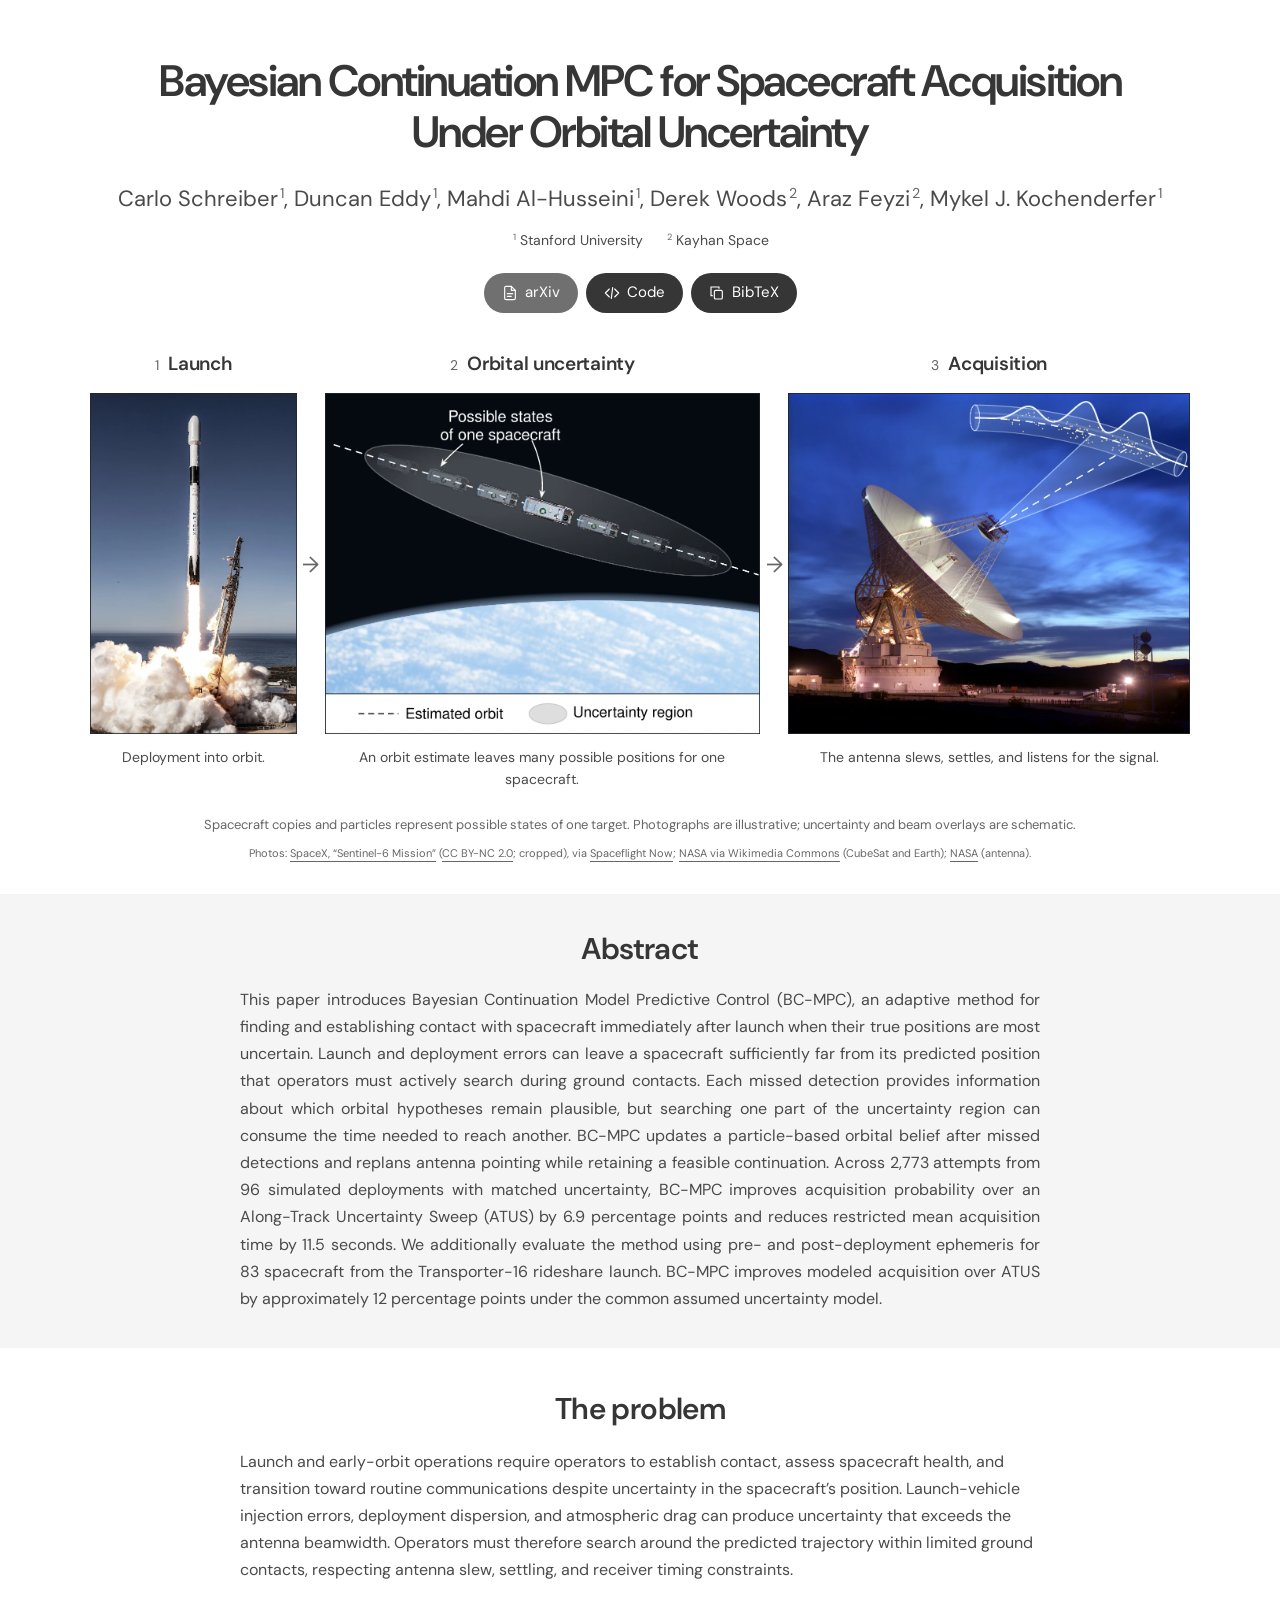
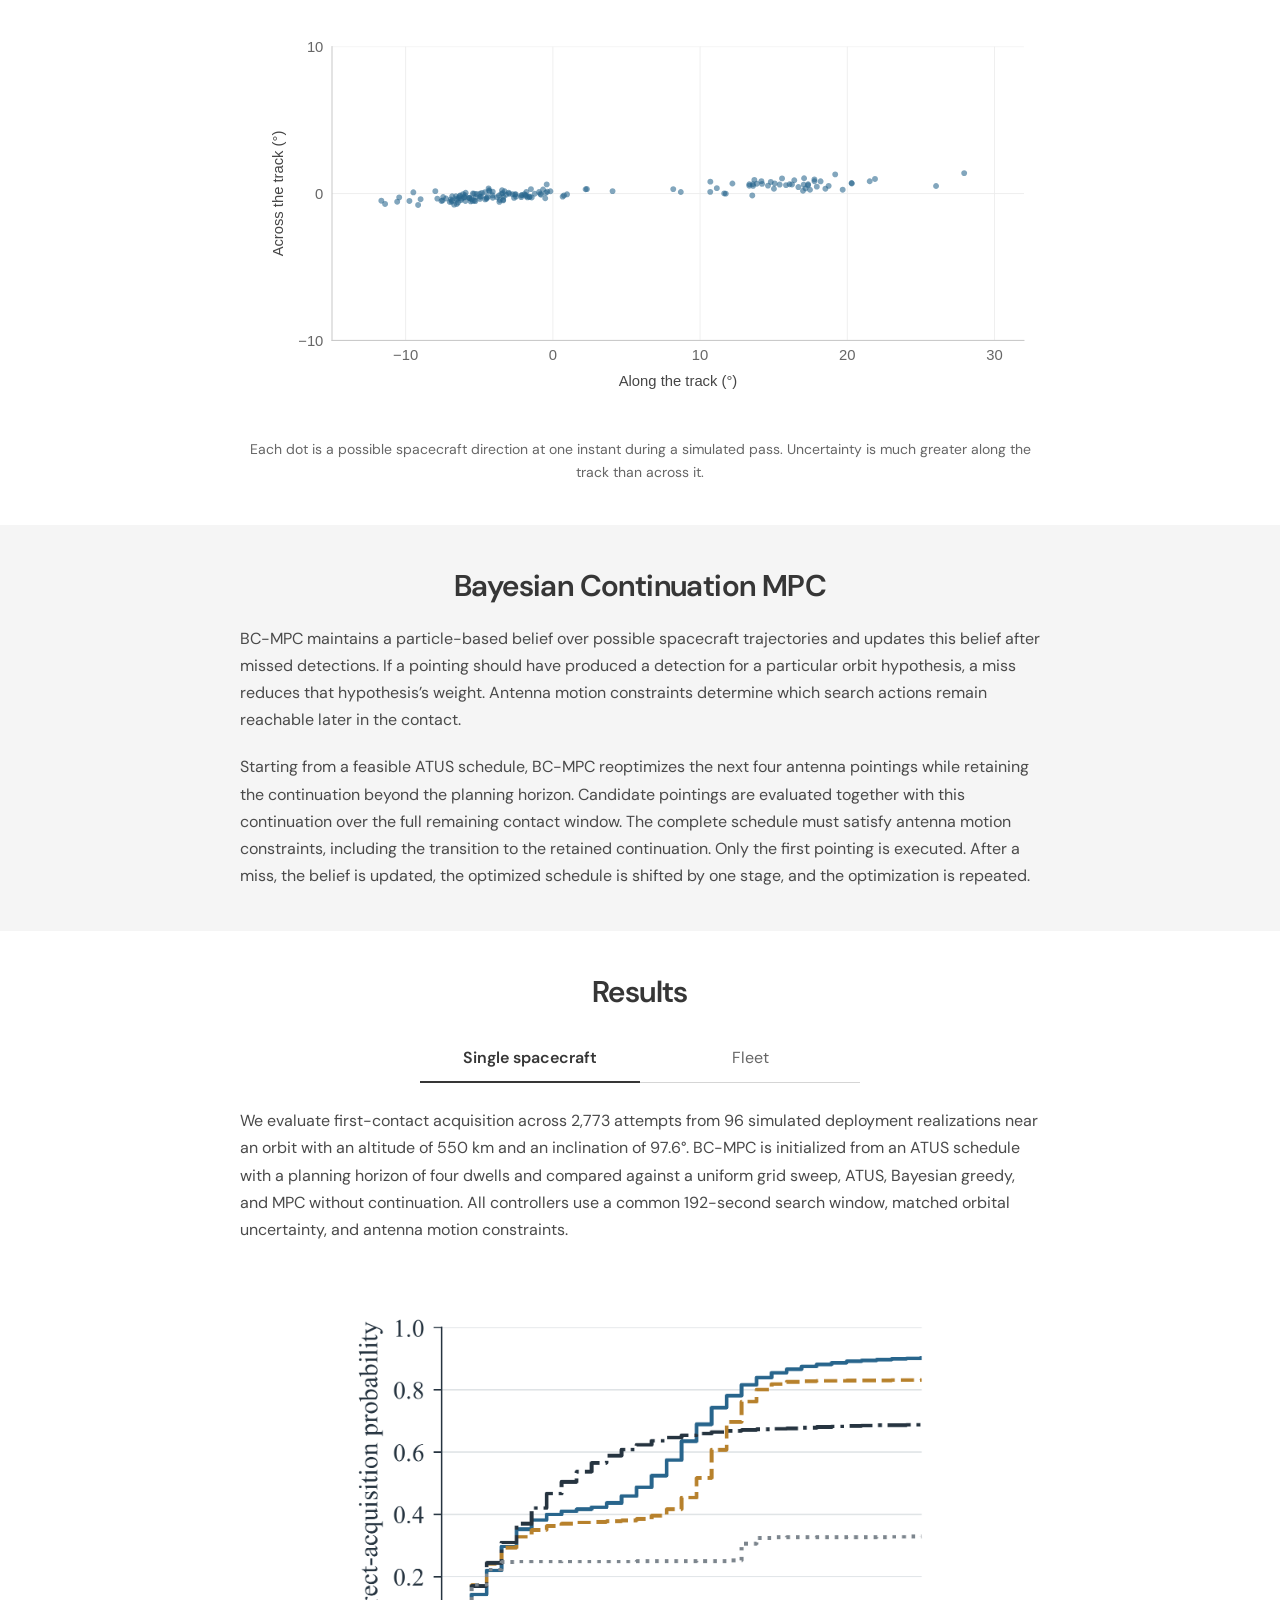
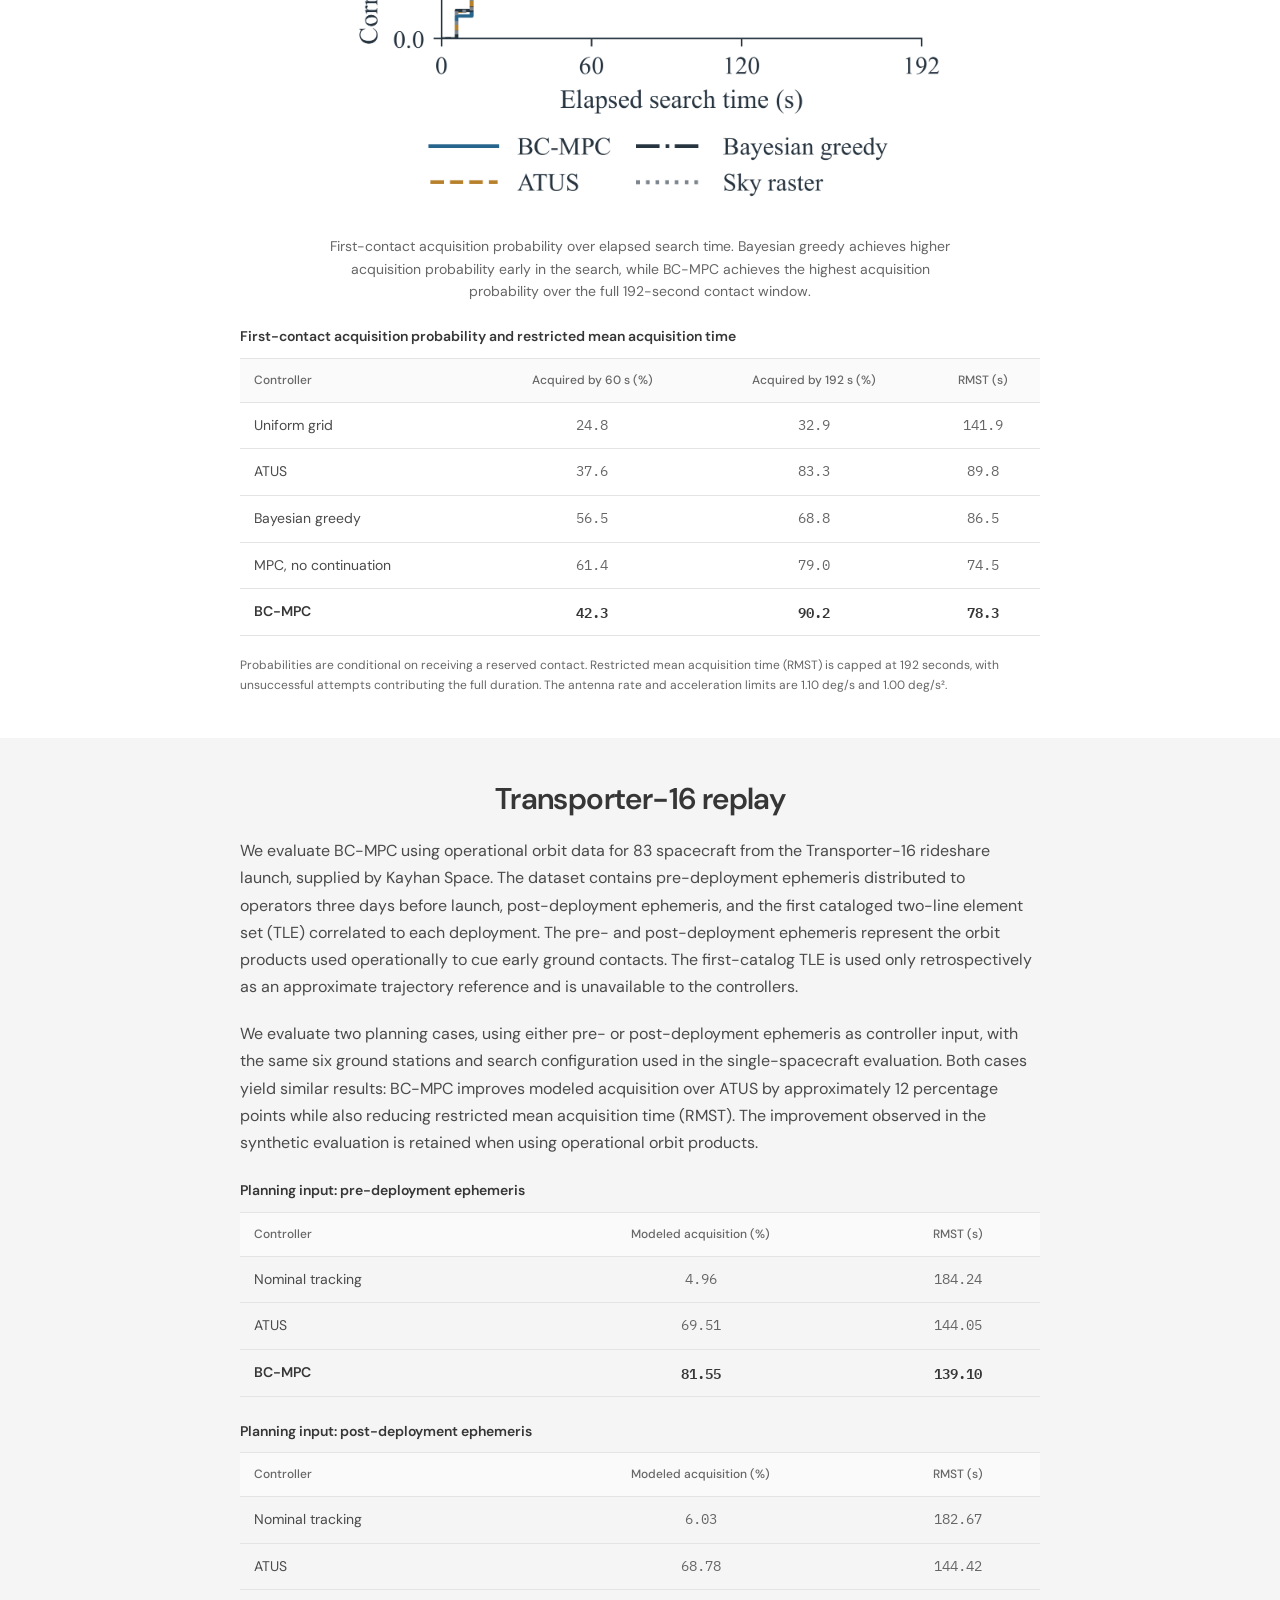
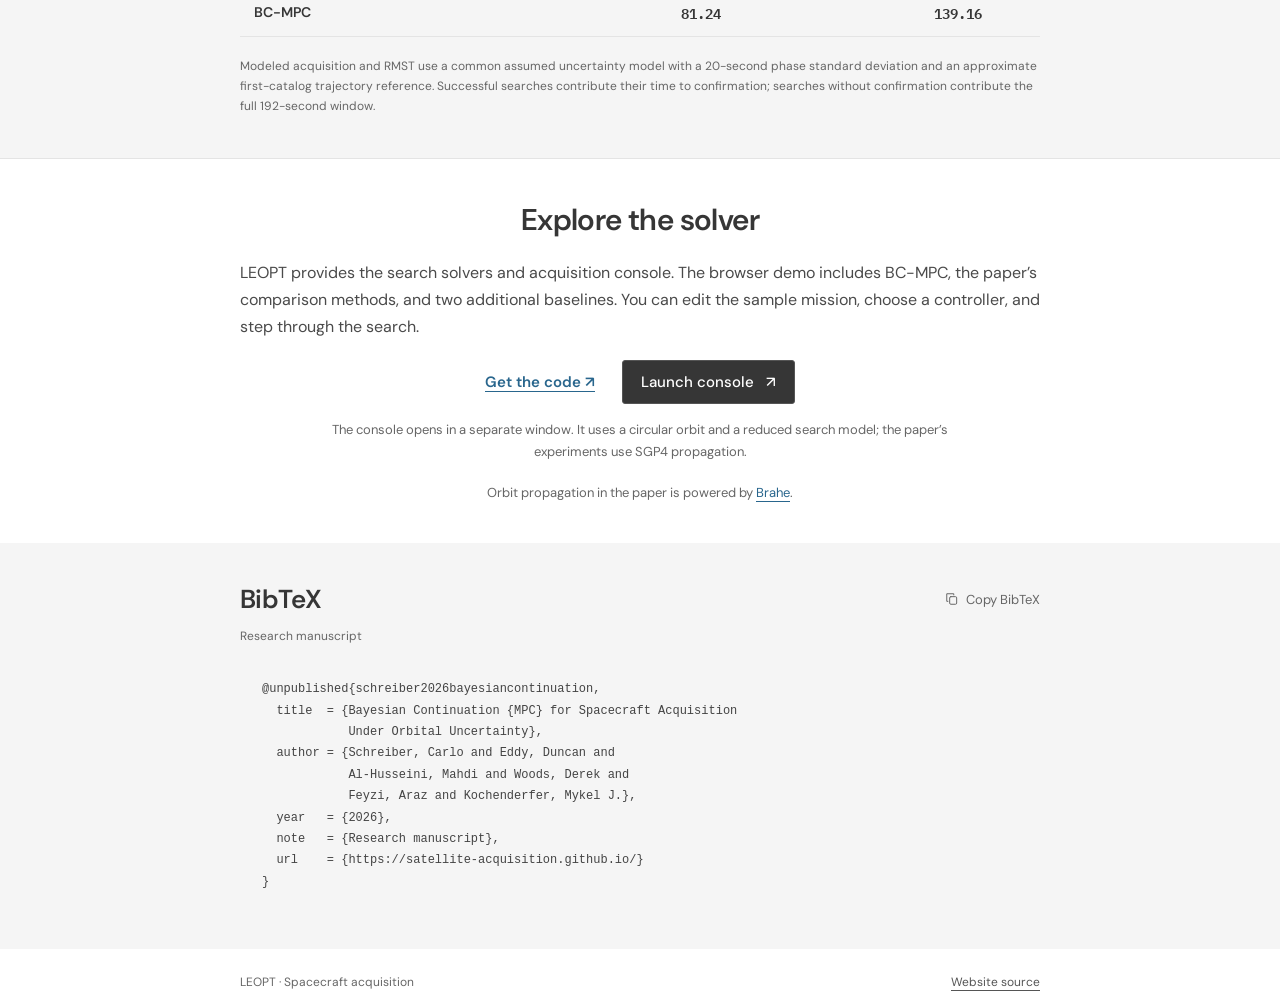
==== commit 524a26f8: "Remove demo video link from website" ====
--- a/index.html
+++ b/index.html
@@ -191,7 +191,6 @@
         <div class="software-links">
           <a class="text-link" href="https://github.com/satellite-acquisition/leopt" target="_blank" rel="noopener noreferrer">Get the code <span aria-hidden="true">↗</span></a>
           <a class="console-launch-link" id="launch-console" href="console/index.html" target="_blank" rel="noopener noreferrer" aria-label="Launch the LEOPT console in a new window">Launch console <span aria-hidden="true">↗</span></a>
-          <a class="text-link" href="https://youtu.be/CapYyRrfLU8" target="_blank" rel="noopener noreferrer">Watch the demo <span aria-hidden="true">↗</span></a>
         </div>
         <p class="console-note">The console opens in a separate window. It uses a circular orbit and a reduced search model; the paper’s experiments use SGP4 propagation.</p>
         <p class="brahe-credit">Orbit propagation in the paper is powered by <a href="https://github.com/duncaneddy/brahe" target="_blank" rel="noopener noreferrer">Brahe</a>.</p>
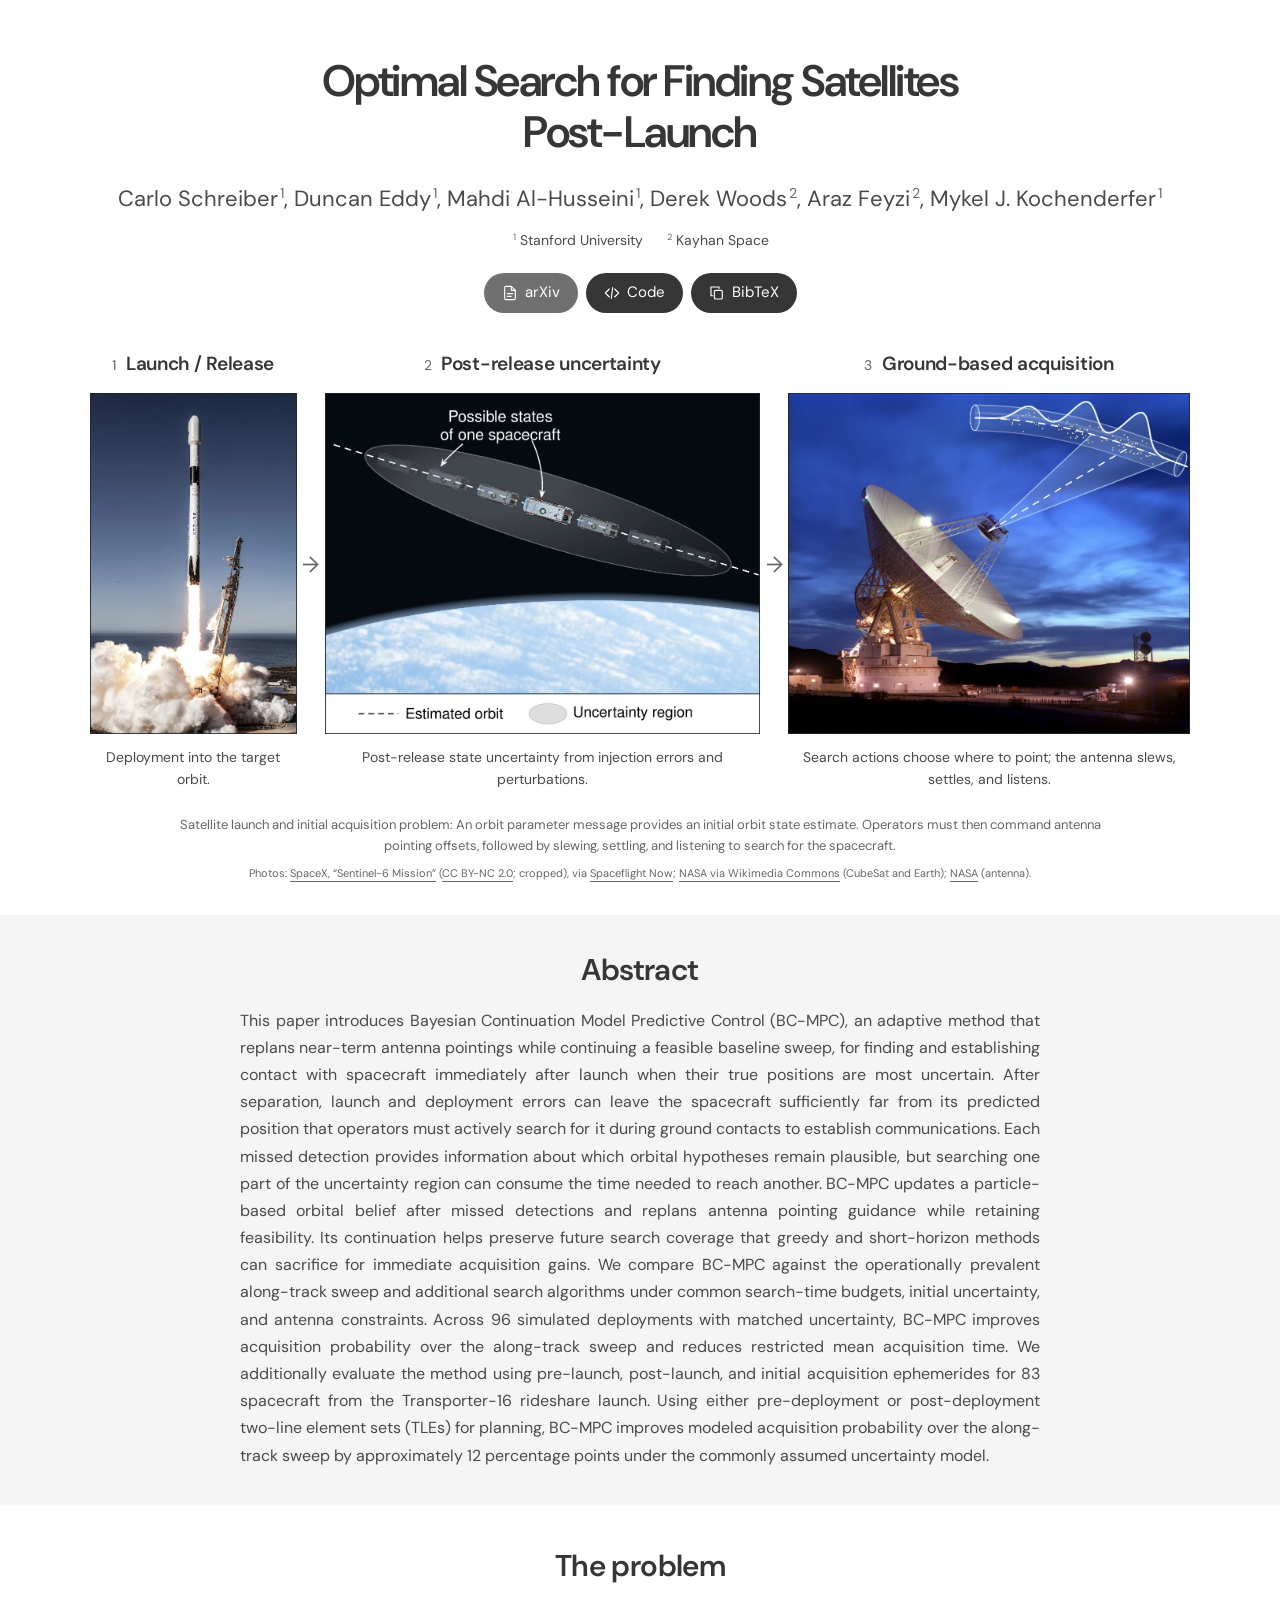
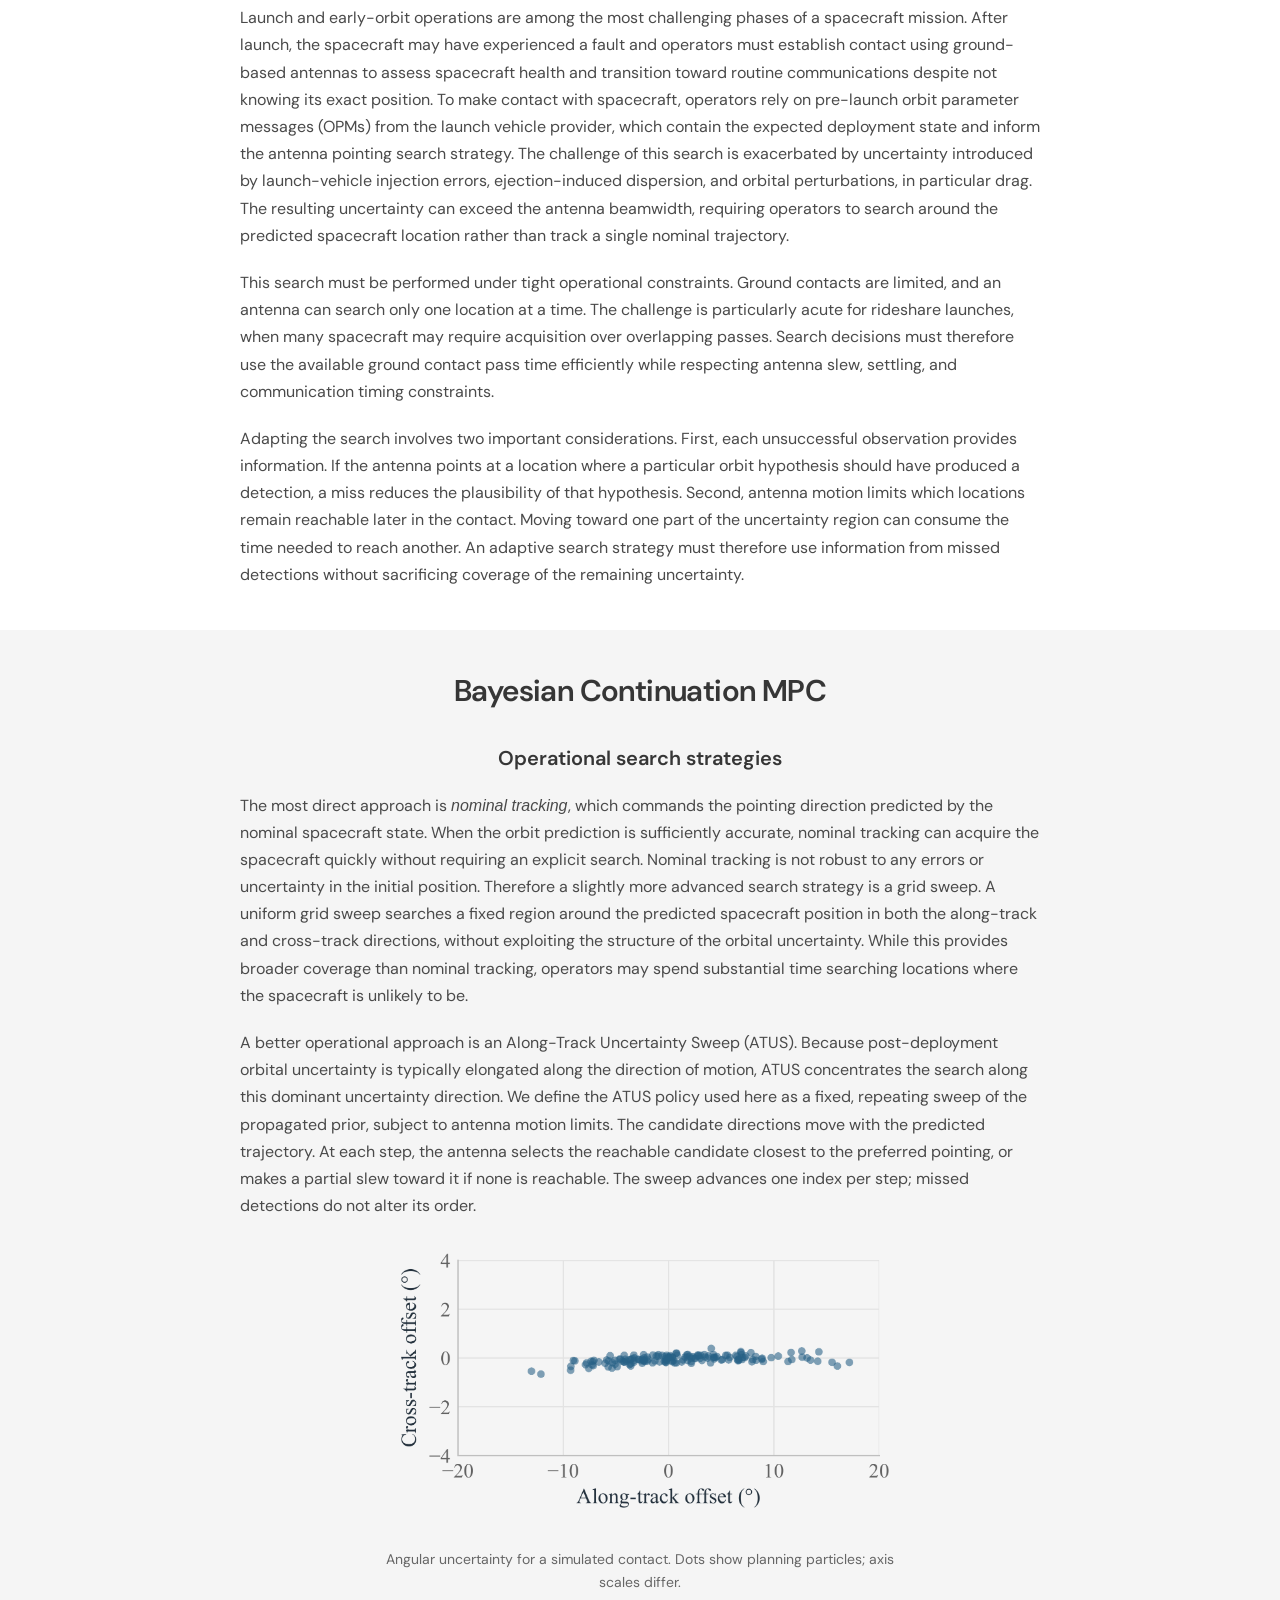
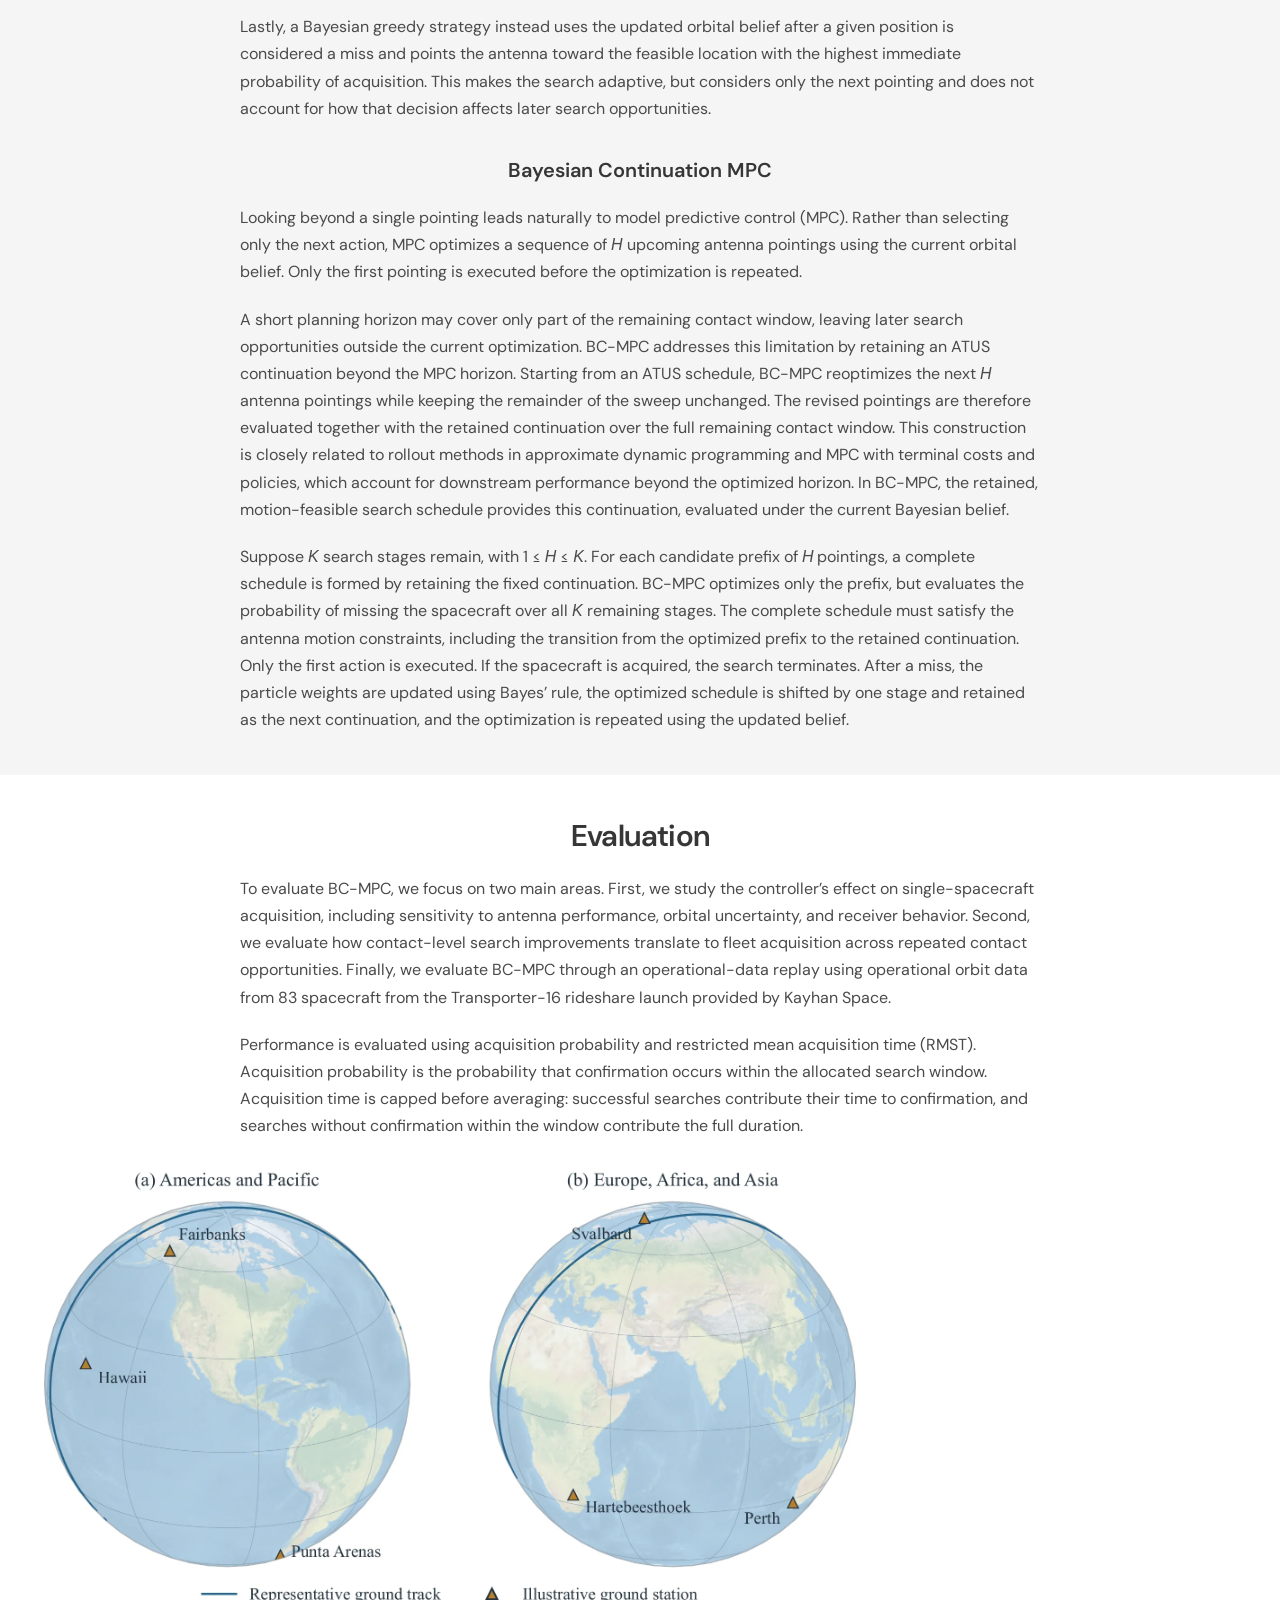
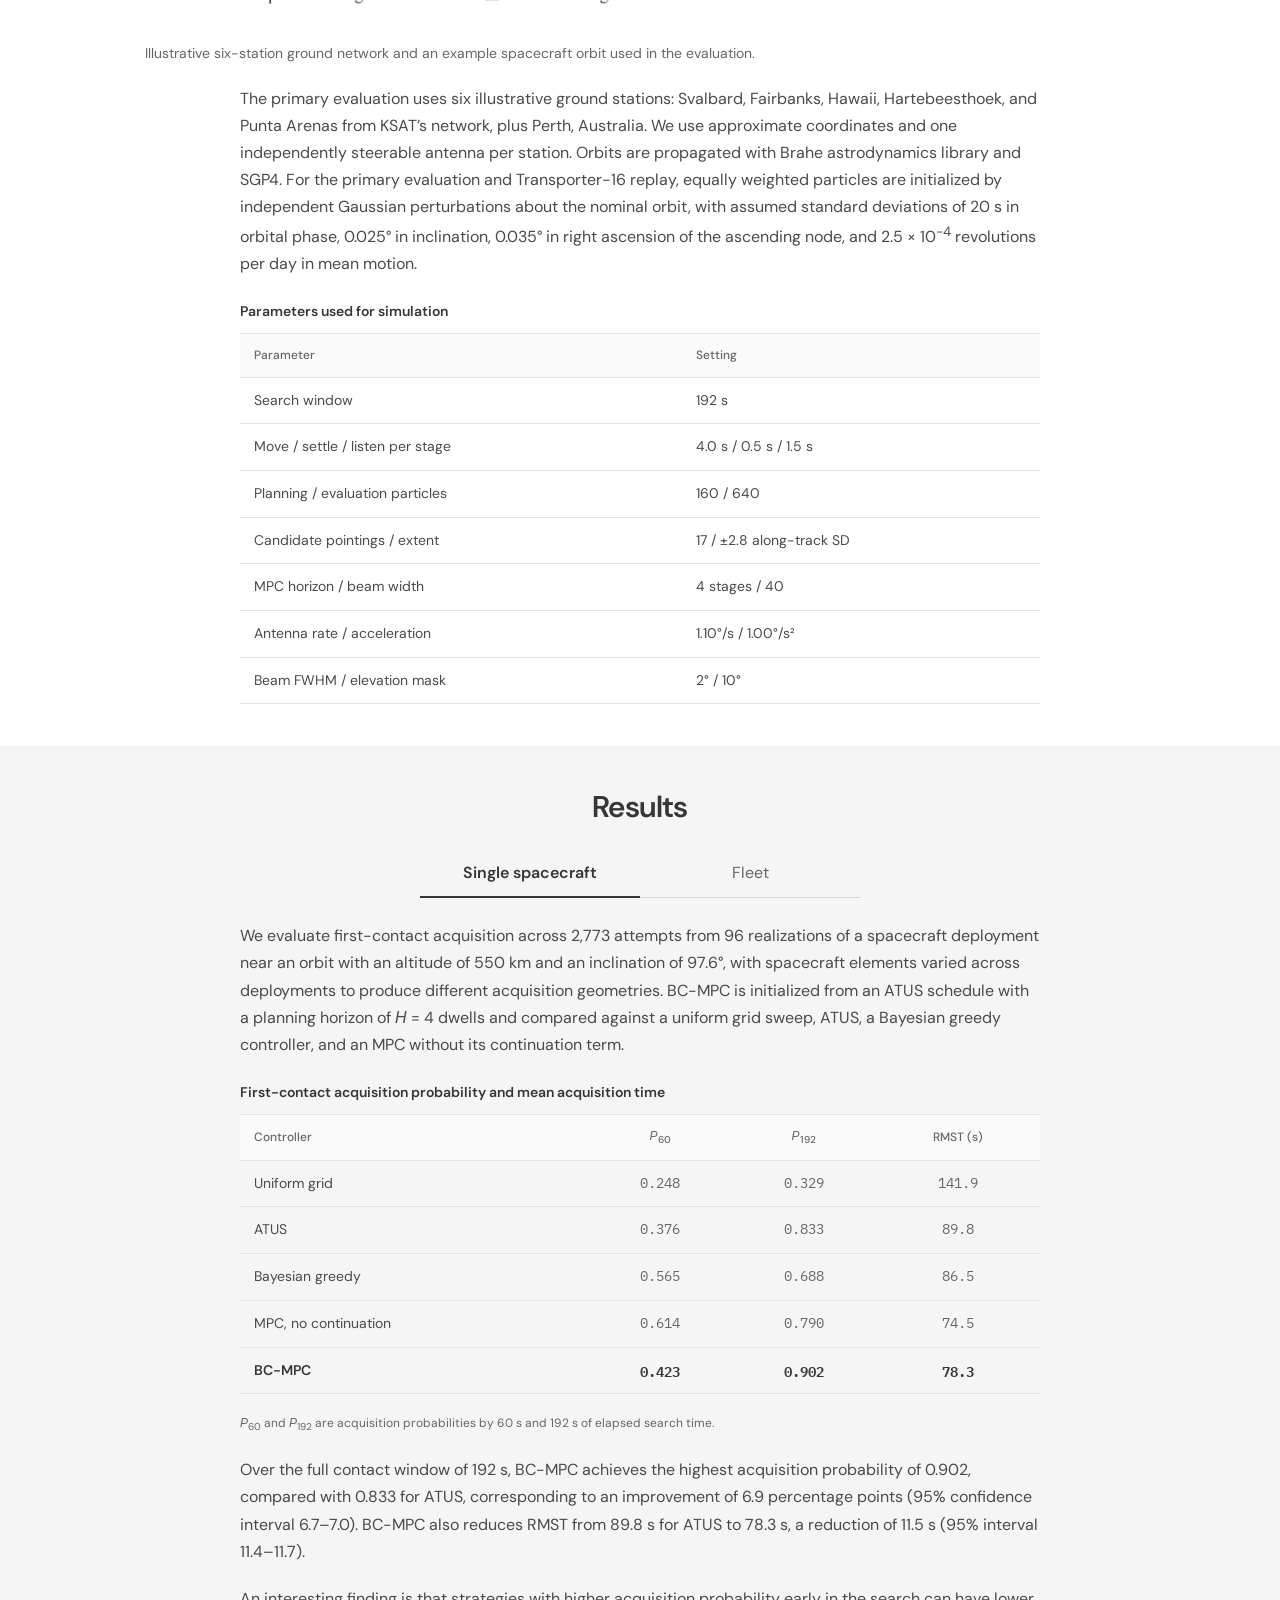
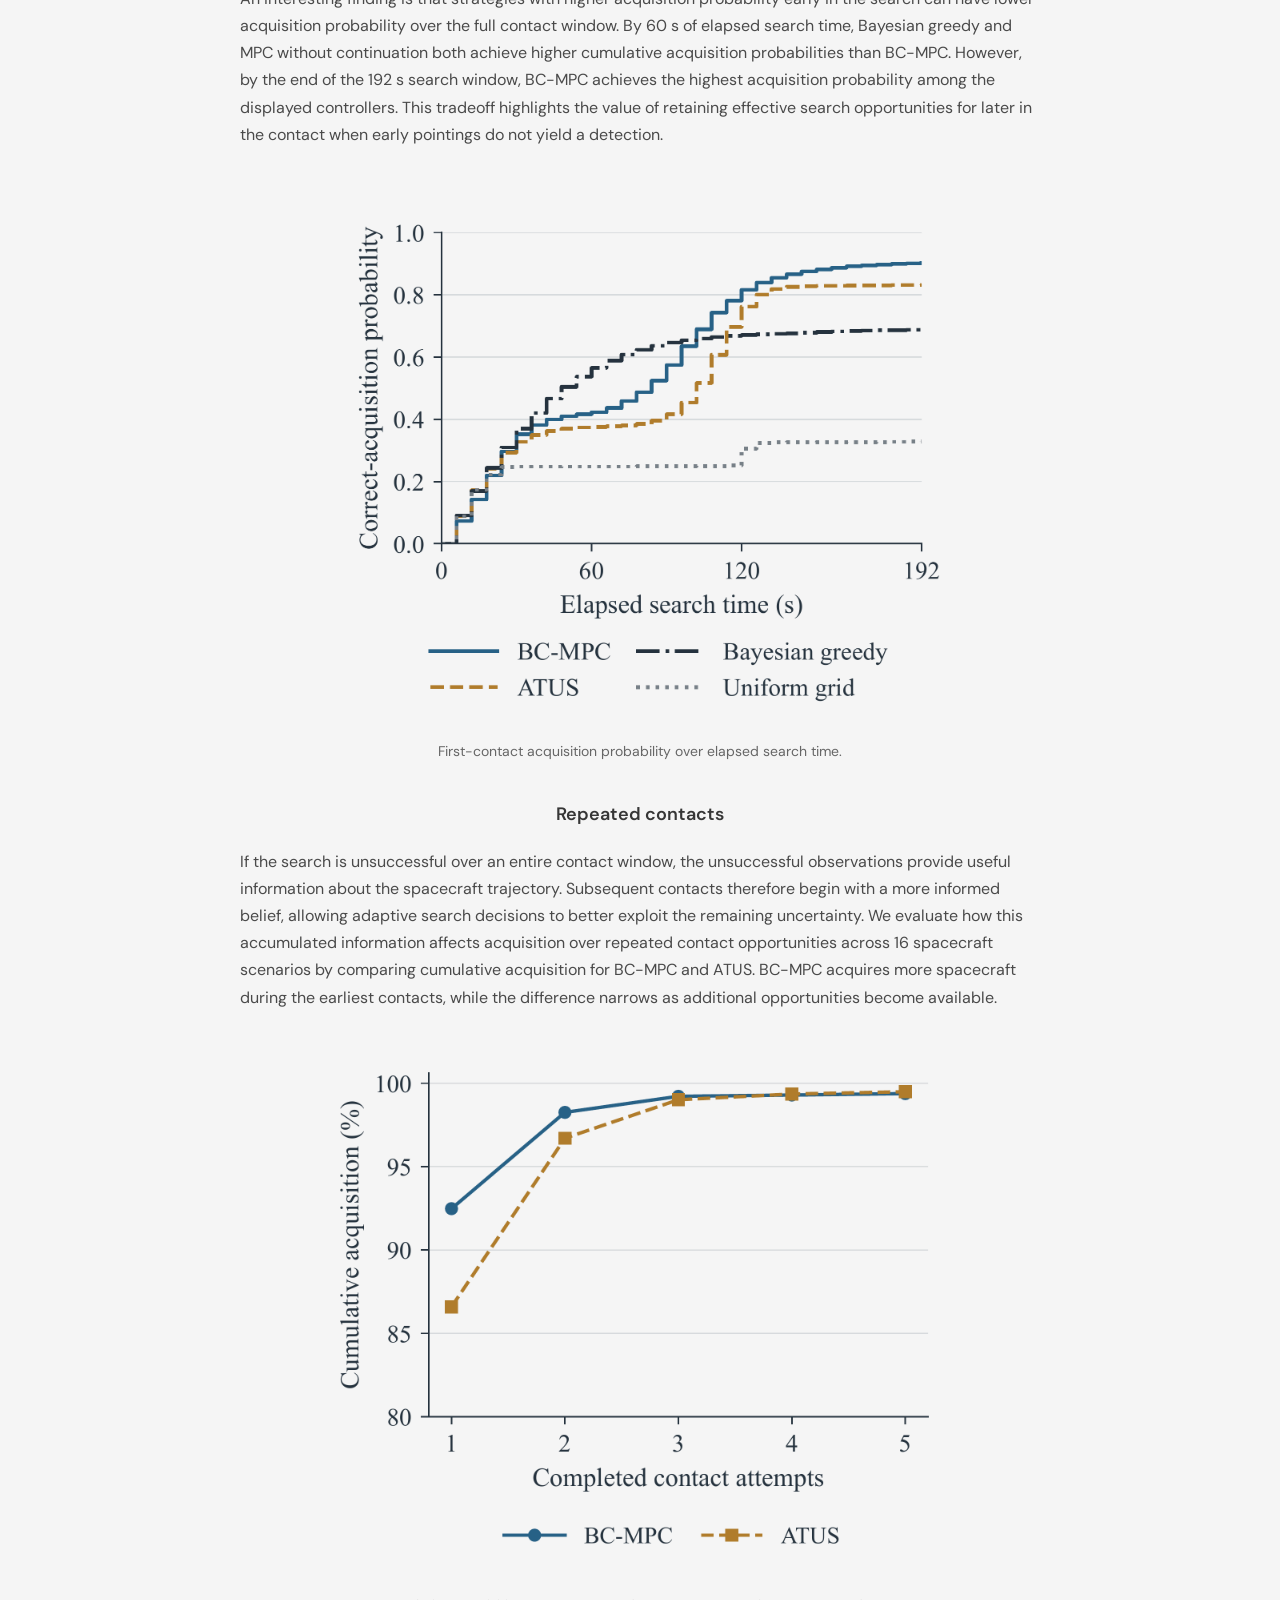
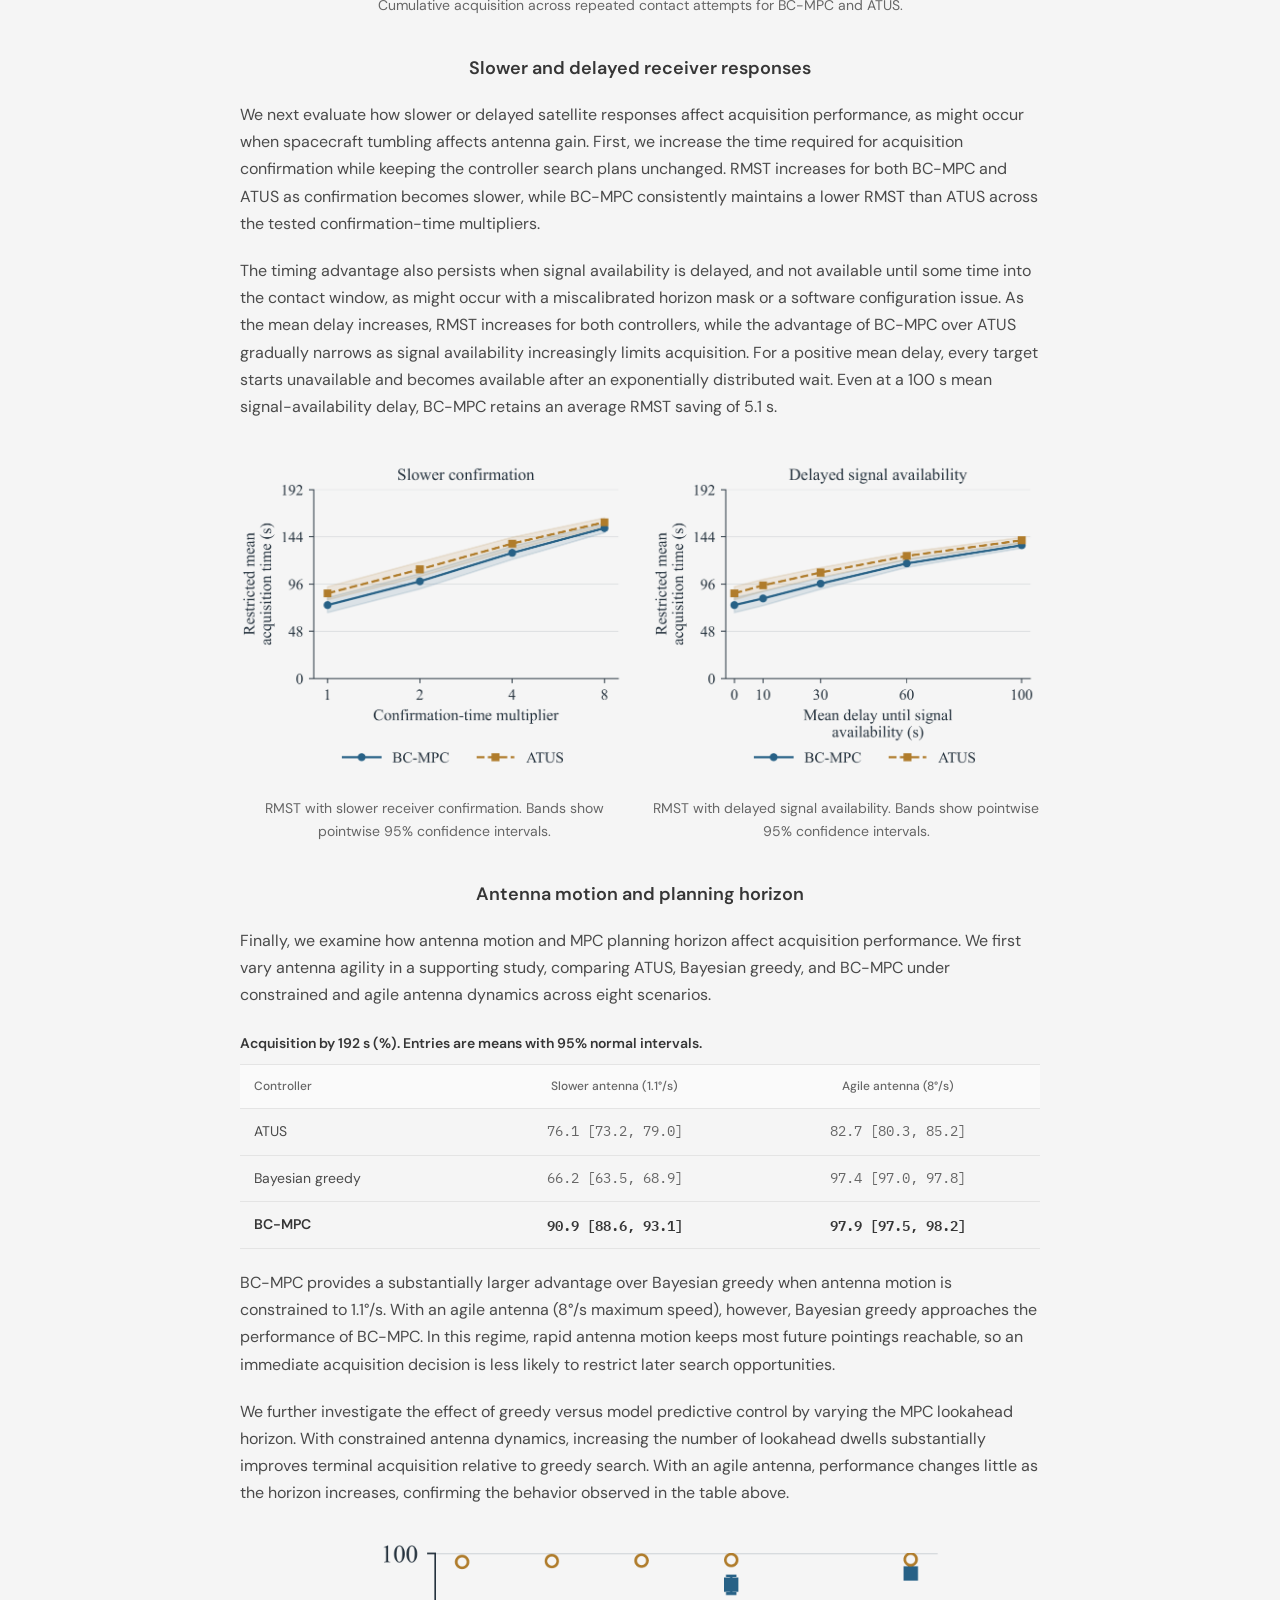
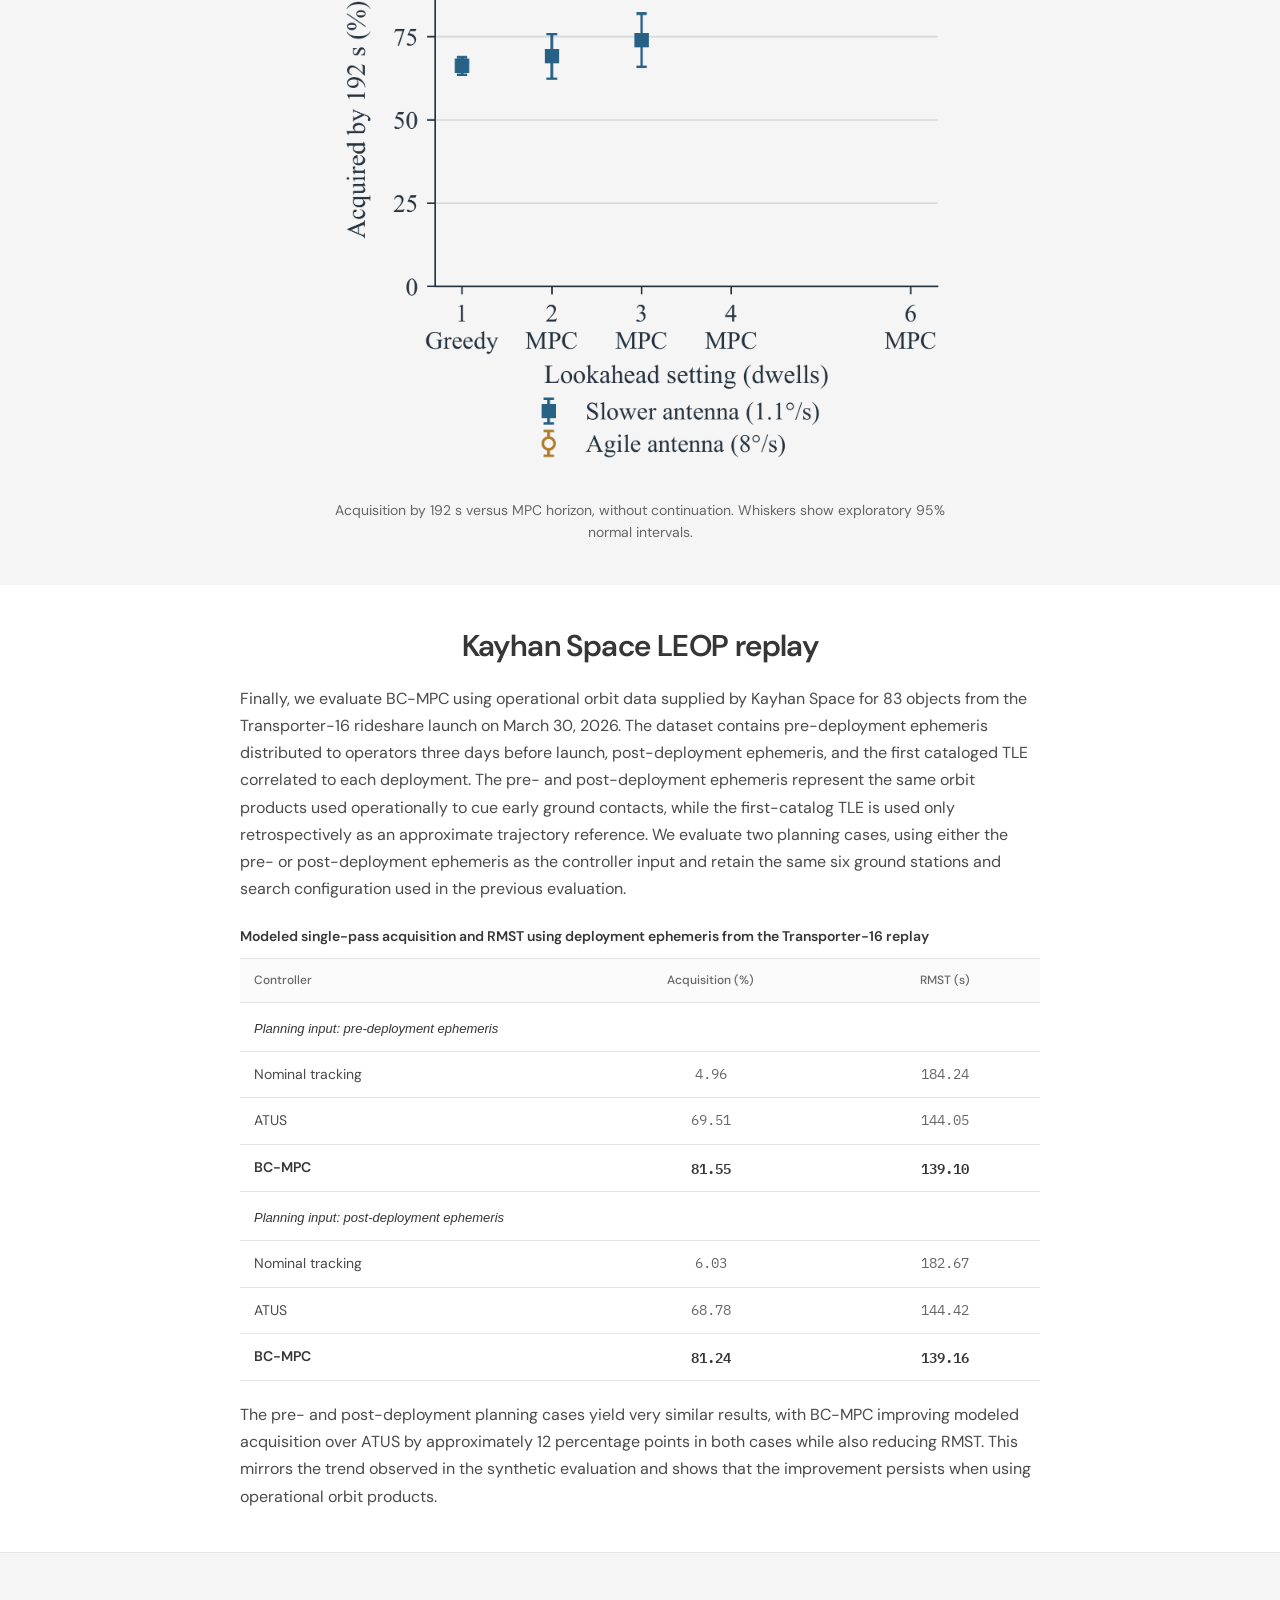
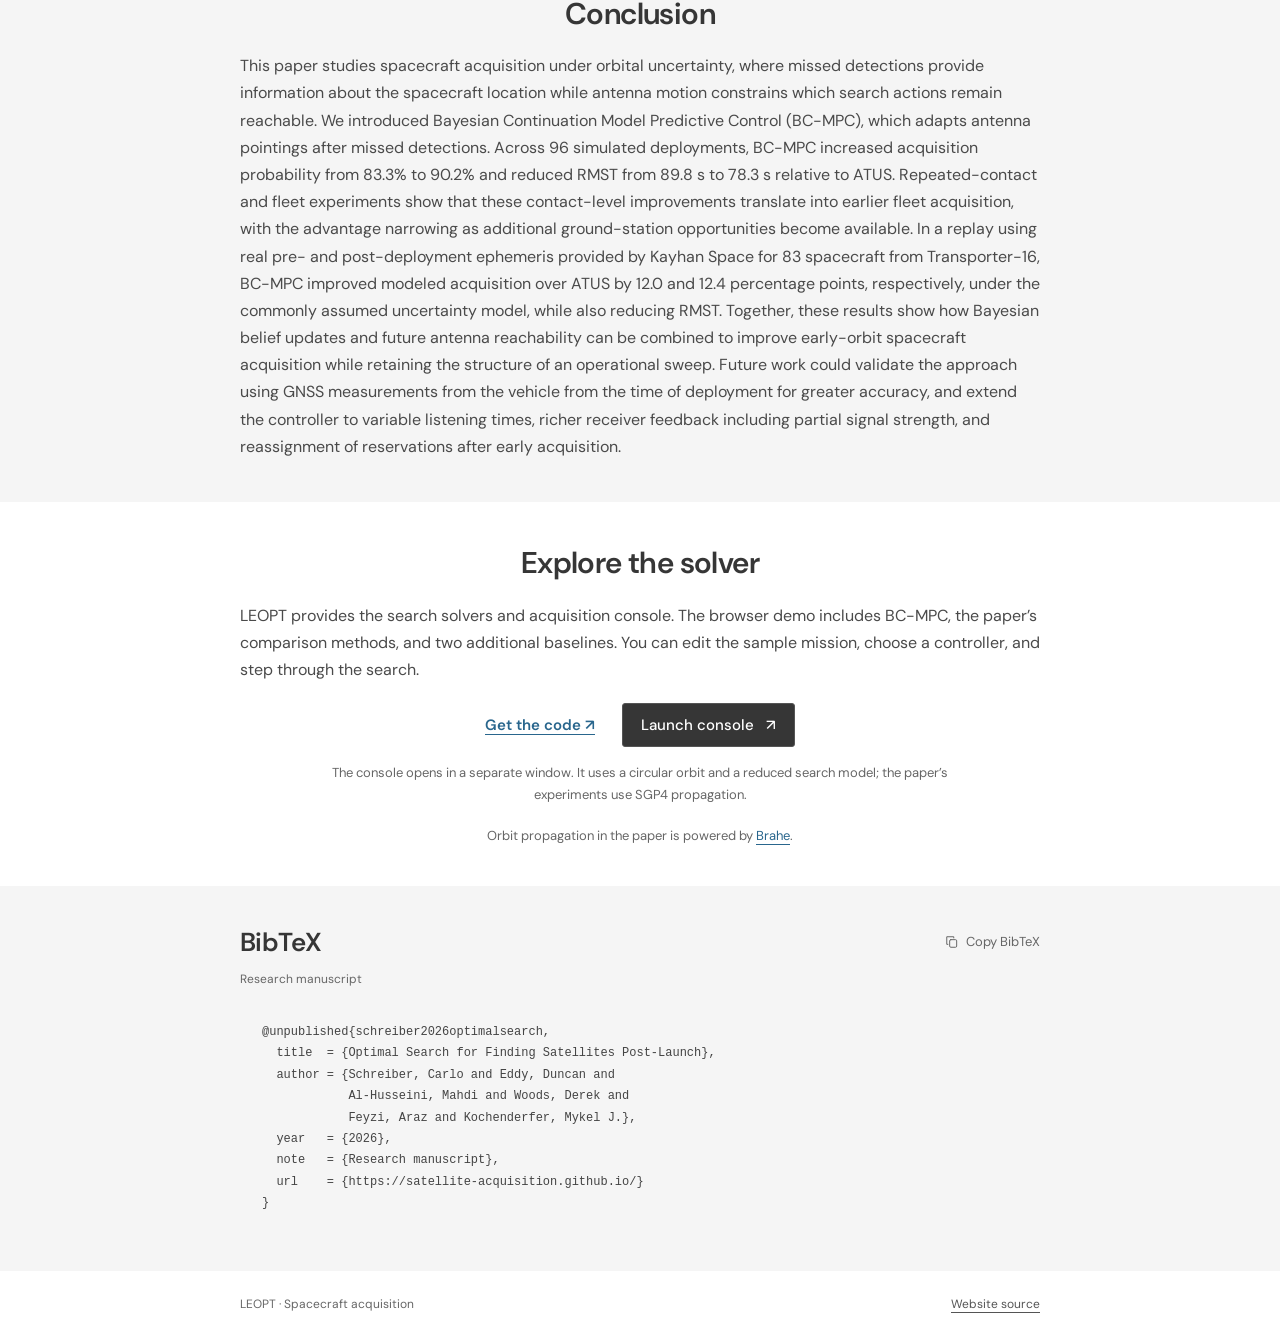
==== commit 1a21d441: "Sync website with "Optimal Search" manuscript Adopt the new paper title, use the abstract verbatim, " ====
--- a/index.html
+++ b/index.html
@@ -4,10 +4,10 @@
   <meta charset="UTF-8">
   <meta name="viewport" content="width=device-width, initial-scale=1">
   <meta name="theme-color" content="#ffffff">
-  <meta name="description" content="Bayesian Continuation MPC for Spacecraft Acquisition Under Orbital Uncertainty. Research from Stanford University and Kayhan Space, with single-spacecraft and fleet results and the LEOPT console.">
+  <meta name="description" content="Optimal Search for Finding Satellites Post-Launch. Bayesian Continuation Model Predictive Control (BC-MPC) for antenna pointing after launch, from Stanford University and Kayhan Space, with single-spacecraft, fleet, and Transporter-16 results and the LEOPT console.">
   <meta property="og:type" content="website">
-  <meta property="og:title" content="Spacecraft Acquisition">
-  <meta property="og:description" content="Planning antenna searches to find spacecraft after launch. Paper, single-spacecraft and fleet results, and open-source software.">
+  <meta property="og:title" content="Optimal Search for Finding Satellites Post-Launch">
+  <meta property="og:description" content="Bayesian Continuation MPC replans antenna pointings after missed detections to find and establish contact with spacecraft immediately after launch.">
   <meta property="og:url" content="https://satellite-acquisition.github.io/">
   <meta property="og:image" content="https://satellite-acquisition.github.io/assets/leopt-logo.png">
   <meta name="twitter:card" content="summary_large_image">
@@ -18,13 +18,13 @@
   <link href="https://fonts.googleapis.com/css2?family=DM+Sans:wght@400;500;600;700&family=IBM+Plex+Mono:wght@400;500&display=swap" rel="stylesheet">
   <link rel="stylesheet" href="styles.css">
   <script src="site.js" defer></script>
-  <title>Spacecraft Acquisition</title>
+  <title>Optimal Search for Finding Satellites Post-Launch</title>
 </head>
 <body>
   <a class="skip-link" href="#main">Skip to content</a>
   <main id="main">
     <header class="hero">
-      <h1>Bayesian Continuation MPC for Spacecraft Acquisition<br class="desktop-break"> Under Orbital Uncertainty</h1>
+      <h1>Optimal Search for Finding Satellites<br class="desktop-break"> Post-Launch</h1>
       <p class="authors"><span>Carlo Schreiber<sup>1</sup>,</span> <span>Duncan Eddy<sup>1</sup>,</span> <span>Mahdi Al-Husseini<sup>1</sup>,</span> <span>Derek Woods<sup>2</sup>,</span> <span>Araz Feyzi<sup>2</sup>,</span> <span>Mykel J. Kochenderfer<sup>1</sup></span></p>
       <p class="affiliation"><span><sup>1</sup> Stanford University</span><span><sup>2</sup> Kayhan Space</span></p>
       <nav class="hero-links" aria-label="Research resources">
@@ -46,35 +46,35 @@
     <figure class="overview content-width" id="demo" aria-label="Launch, orbital uncertainty, and ground acquisition">
       <div class="overview-panels">
         <div class="overview-step overview-launch">
-          <h2><span>1</span> Launch</h2>
+          <h2><span>1</span> Launch / Release</h2>
           <div class="overview-art">
             <a href="assets/figures/headline-launch.webp" target="_blank" rel="noopener noreferrer" aria-label="Open the launch panel at full resolution">
               <img src="assets/figures/headline-launch.webp" alt="A Falcon 9 rocket lifting off." width="525" height="865" fetchpriority="high" decoding="async">
             </a>
           </div>
-          <p>Deployment into orbit.</p>
+          <p>Deployment into the target orbit.</p>
         </div>
         <div class="overview-step">
-          <h2><span>2</span> Orbital uncertainty</h2>
+          <h2><span>2</span> Post-release uncertainty</h2>
           <div class="overview-art">
             <a href="assets/figures/headline-uncertainty.webp" target="_blank" rel="noopener noreferrer" aria-label="Open the orbital uncertainty panel at full resolution">
               <img src="assets/figures/headline-uncertainty.webp" alt="Possible positions of one spacecraft spread along its estimated orbit above Earth; faint copies show the uncertainty." width="1106" height="865" decoding="async">
             </a>
           </div>
-          <p>An orbit estimate leaves many possible positions for one spacecraft.</p>
+          <p>Post-release state uncertainty from injection errors and perturbations.</p>
         </div>
         <div class="overview-step">
-          <h2><span>3</span> Acquisition</h2>
+          <h2><span>3</span> Ground-based acquisition</h2>
           <div class="overview-art">
             <a href="assets/figures/headline-acquisition.webp" target="_blank" rel="noopener noreferrer" aria-label="Open the acquisition panel at full resolution">
               <img src="assets/figures/headline-acquisition.webp" alt="A ground antenna points a receive beam toward a cloud of possible spacecraft positions along an orbit." width="1021" height="865" decoding="async">
             </a>
           </div>
-          <p>The antenna slews, settles, and listens for the signal.</p>
+          <p>Search actions choose where to point; the antenna slews, settles, and listens.</p>
         </div>
       </div>
       <figcaption>
-        <span class="overview-note">Spacecraft copies and particles represent possible states of one target. Photographs are illustrative; uncertainty and beam overlays are schematic.</span>
+        <span class="overview-note">Satellite launch and initial acquisition problem: An orbit parameter message provides an initial orbit state estimate. Operators must then command antenna pointing offsets, followed by slewing, settling, and listening to search for the spacecraft.</span>
         <span class="photo-credits">Photos: <a href="https://www.flickr.com/photos/spacex/50631643917/" target="_blank" rel="noopener noreferrer">SpaceX, “Sentinel-6 Mission”</a> (<a href="https://creativecommons.org/licenses/by-nc/2.0/" target="_blank" rel="noopener noreferrer">CC BY-NC 2.0</a>; cropped), via <a href="https://spaceflightnow.com/2020/11/29/photos-falcon-9-launches-and-lands-at-vandenberg-air-force-base/" target="_blank" rel="noopener noreferrer">Spaceflight Now</a>; <a href="https://commons.wikimedia.org/wiki/File:ISS-51_CubeSat_deployment_-_A_pair_of_CubeSats.jpg" target="_blank" rel="noopener noreferrer">NASA via Wikimedia Commons</a> (CubeSat and Earth); <a href="https://www.nasa.gov/image-detail/goldstone-dss14-01/" target="_blank" rel="noopener noreferrer">NASA</a> (antenna).</span>
       </figcaption>
     </figure>
@@ -82,28 +82,68 @@
     <section class="abstract-section" id="abstract" aria-labelledby="abstract-title">
       <div class="reading-width">
         <h2 id="abstract-title">Abstract</h2>
-        <p class="section-intro">This paper introduces Bayesian Continuation Model Predictive Control (BC-MPC), an adaptive method for finding and establishing contact with spacecraft immediately after launch when their true positions are most uncertain. Launch and deployment errors can leave a spacecraft sufficiently far from its predicted position that operators must actively search during ground contacts. Each missed detection provides information about which orbital hypotheses remain plausible, but searching one part of the uncertainty region can consume the time needed to reach another. BC-MPC updates a particle-based orbital belief after missed detections and replans antenna pointing while retaining a feasible continuation. Across 2,773 attempts from 96 simulated deployments with matched uncertainty, BC-MPC improves acquisition probability over an Along-Track Uncertainty Sweep (ATUS) by 6.9 percentage points and reduces restricted mean acquisition time by 11.5 seconds. We additionally evaluate the method using pre- and post-deployment ephemeris for 83 spacecraft from the Transporter-16 rideshare launch. BC-MPC improves modeled acquisition over ATUS by approximately 12 percentage points under the common assumed uncertainty model.</p>
+        <p class="section-intro">This paper introduces Bayesian Continuation Model Predictive Control (BC-MPC), an adaptive method that replans near-term antenna pointings while continuing a feasible baseline sweep, for finding and establishing contact with spacecraft immediately after launch when their true positions are most uncertain. After separation, launch and deployment errors can leave the spacecraft sufficiently far from its predicted position that operators must actively search for it during ground contacts to establish communications. Each missed detection provides information about which orbital hypotheses remain plausible, but searching one part of the uncertainty region can consume the time needed to reach another. BC-MPC updates a particle-based orbital belief after missed detections and replans antenna pointing guidance while retaining feasibility. Its continuation helps preserve future search coverage that greedy and short-horizon methods can sacrifice for immediate acquisition gains. We compare BC-MPC against the operationally prevalent along-track sweep and additional search algorithms under common search-time budgets, initial uncertainty, and antenna constraints. Across 96 simulated deployments with matched uncertainty, BC-MPC improves acquisition probability over the along-track sweep and reduces restricted mean acquisition time. We additionally evaluate the method using pre-launch, post-launch, and initial acquisition ephemerides for 83 spacecraft from the Transporter-16 rideshare launch. Using either pre-deployment or post-deployment two-line element sets (TLEs) for planning, BC-MPC improves modeled acquisition probability over the along-track sweep by approximately 12 percentage points under the commonly assumed uncertainty model.</p>
       </div>
     </section>
 
     <section class="problem-section section" id="problem" aria-labelledby="problem-title">
       <div class="reading-width">
         <h2 id="problem-title">The problem</h2>
-        <p class="section-intro">Launch and early-orbit operations require operators to establish contact, assess spacecraft health, and transition toward routine communications despite uncertainty in the spacecraft’s position. Launch-vehicle injection errors, deployment dispersion, and atmospheric drag can produce uncertainty that exceeds the antenna beamwidth. Operators must therefore search around the predicted trajectory within limited ground contacts, respecting antenna slew, settling, and receiver timing constraints.</p>
-        <figure class="paper-figure uncertainty-figure">
-          <a href="assets/figures/uncertainty-tube.svg" target="_blank" rel="noopener noreferrer" aria-label="Open the orbital uncertainty figure at full resolution">
-            <img src="assets/figures/uncertainty-tube.svg" alt="A particle belief showing possible spacecraft directions, spread much farther along the track than across it." width="900" height="460" loading="lazy" decoding="async">
+        <p class="section-intro">Launch and early-orbit operations are among the most challenging phases of a spacecraft mission. After launch, the spacecraft may have experienced a fault and operators must establish contact using ground-based antennas to assess spacecraft health and transition toward routine communications despite not knowing its exact position. To make contact with spacecraft, operators rely on pre-launch orbit parameter messages (OPMs) from the launch vehicle provider, which contain the expected deployment state and inform the antenna pointing search strategy. The challenge of this search is exacerbated by uncertainty introduced by launch-vehicle injection errors, ejection-induced dispersion, and orbital perturbations, in particular drag. The resulting uncertainty can exceed the antenna beamwidth, requiring operators to search around the predicted spacecraft location rather than track a single nominal trajectory.</p>
+        <p class="section-intro">This search must be performed under tight operational constraints. Ground contacts are limited, and an antenna can search only one location at a time. The challenge is particularly acute for rideshare launches, when many spacecraft may require acquisition over overlapping passes. Search decisions must therefore use the available ground contact pass time efficiently while respecting antenna slew, settling, and communication timing constraints.</p>
+        <p class="section-intro">Adapting the search involves two important considerations. First, each unsuccessful observation provides information. If the antenna points at a location where a particular orbit hypothesis should have produced a detection, a miss reduces the plausibility of that hypothesis. Second, antenna motion limits which locations remain reachable later in the contact. Moving toward one part of the uncertainty region can consume the time needed to reach another. An adaptive search strategy must therefore use information from missed detections without sacrificing coverage of the remaining uncertainty.</p>
+      </div>
+    </section>
+
+    <section class="method-section section" id="method" aria-labelledby="method-title">
+      <div class="reading-width">
+        <h2 id="method-title">Bayesian Continuation MPC</h2>
+        <h3 class="subsection-title">Operational search strategies</h3>
+        <p class="section-intro">The most direct approach is <em>nominal tracking</em>, which commands the pointing direction predicted by the nominal spacecraft state. When the orbit prediction is sufficiently accurate, nominal tracking can acquire the spacecraft quickly without requiring an explicit search. Nominal tracking is not robust to any errors or uncertainty in the initial position. Therefore a slightly more advanced search strategy is a grid sweep. A uniform grid sweep searches a fixed region around the predicted spacecraft position in both the along-track and cross-track directions, without exploiting the structure of the orbital uncertainty. While this provides broader coverage than nominal tracking, operators may spend substantial time searching locations where the spacecraft is unlikely to be.</p>
+        <p class="section-intro">A better operational approach is an Along-Track Uncertainty Sweep (ATUS). Because post-deployment orbital uncertainty is typically elongated along the direction of motion, ATUS concentrates the search along this dominant uncertainty direction. We define the ATUS policy used here as a fixed, repeating sweep of the propagated prior, subject to antenna motion limits. The candidate directions move with the predicted trajectory. At each step, the antenna selects the reachable candidate closest to the preferred pointing, or makes a partial slew toward it if none is reachable. The sweep advances one index per step; missed detections do not alter its order.</p>
+        <figure class="paper-figure narrow-figure">
+          <a href="assets/figures/belief-geometry.png" target="_blank" rel="noopener noreferrer" aria-label="Open the angular uncertainty figure at full resolution">
+            <img src="assets/figures/belief-geometry.png" alt="Planning particles spread from about −13° to 17° along track but stay within about ±0.5° cross track." width="1600" height="871" loading="lazy" decoding="async">
           </a>
-          <figcaption>Each dot is a possible spacecraft direction at one instant during a simulated pass. Uncertainty is much greater along the track than across it.</figcaption>
+          <figcaption>Angular uncertainty for a simulated contact. Dots show planning particles; axis scales differ.</figcaption>
         </figure>
-      </div>
-    </section>
-
-    <section class="method-section section" id="method" aria-labelledby="method-title">
-      <div class="reading-width">
-        <h2 id="method-title">Bayesian Continuation MPC</h2>
-        <p class="section-intro">BC-MPC maintains a particle-based belief over possible spacecraft trajectories and updates this belief after missed detections. If a pointing should have produced a detection for a particular orbit hypothesis, a miss reduces that hypothesis’s weight. Antenna motion constraints determine which search actions remain reachable later in the contact.</p>
-        <p class="section-intro">Starting from a feasible ATUS schedule, BC-MPC reoptimizes the next four antenna pointings while retaining the continuation beyond the planning horizon. Candidate pointings are evaluated together with this continuation over the full remaining contact window. The complete schedule must satisfy antenna motion constraints, including the transition to the retained continuation. Only the first pointing is executed. After a miss, the belief is updated, the optimized schedule is shifted by one stage, and the optimization is repeated.</p>
+        <p class="section-intro">Lastly, a Bayesian greedy strategy instead uses the updated orbital belief after a given position is considered a miss and points the antenna toward the feasible location with the highest immediate probability of acquisition. This makes the search adaptive, but considers only the next pointing and does not account for how that decision affects later search opportunities.</p>
+        <h3 class="subsection-title">Bayesian Continuation MPC</h3>
+        <p class="section-intro">Looking beyond a single pointing leads naturally to model predictive control (MPC). Rather than selecting only the next action, MPC optimizes a sequence of <var>H</var> upcoming antenna pointings using the current orbital belief. Only the first pointing is executed before the optimization is repeated.</p>
+        <p class="section-intro">A short planning horizon may cover only part of the remaining contact window, leaving later search opportunities outside the current optimization. BC-MPC addresses this limitation by retaining an ATUS continuation beyond the MPC horizon. Starting from an ATUS schedule, BC-MPC reoptimizes the next <var>H</var> antenna pointings while keeping the remainder of the sweep unchanged. The revised pointings are therefore evaluated together with the retained continuation over the full remaining contact window. This construction is closely related to rollout methods in approximate dynamic programming and MPC with terminal costs and policies, which account for downstream performance beyond the optimized horizon. In BC-MPC, the retained, motion-feasible search schedule provides this continuation, evaluated under the current Bayesian belief.</p>
+        <p class="section-intro">Suppose <var>K</var> search stages remain, with 1 ≤ <var>H</var> ≤ <var>K</var>. For each candidate prefix of <var>H</var> pointings, a complete schedule is formed by retaining the fixed continuation. BC-MPC optimizes only the prefix, but evaluates the probability of missing the spacecraft over all <var>K</var> remaining stages. The complete schedule must satisfy the antenna motion constraints, including the transition from the optimized prefix to the retained continuation. Only the first action is executed. If the spacecraft is acquired, the search terminates. After a miss, the particle weights are updated using Bayes’ rule, the optimized schedule is shifted by one stage and retained as the next continuation, and the optimization is repeated using the updated belief.</p>
+      </div>
+    </section>
+
+    <section class="evaluation-section section" id="evaluation" aria-labelledby="evaluation-title">
+      <div class="reading-width">
+        <h2 id="evaluation-title">Evaluation</h2>
+        <p class="section-intro">To evaluate BC-MPC, we focus on two main areas. First, we study the controller’s effect on single-spacecraft acquisition, including sensitivity to antenna performance, orbital uncertainty, and receiver behavior. Second, we evaluate how contact-level search improvements translate to fleet acquisition across repeated contact opportunities. Finally, we evaluate BC-MPC through an operational-data replay using operational orbit data from 83 spacecraft from the Transporter-16 rideshare launch provided by Kayhan Space.</p>
+        <p class="section-intro">Performance is evaluated using acquisition probability and restricted mean acquisition time (RMST). Acquisition probability is the probability that confirmation occurs within the allocated search window. Acquisition time is capped before averaging: successful searches contribute their time to confirmation, and searches without confirmation within the window contribute the full duration.</p>
+      </div>
+      <figure class="paper-figure content-width">
+        <a href="assets/figures/ground-network.webp" target="_blank" rel="noopener noreferrer" aria-label="Open the ground network figure at full resolution">
+          <img src="assets/figures/ground-network.webp" alt="Two globes showing a representative ground track and six illustrative ground stations: Fairbanks, Hawaii, and Punta Arenas in the Americas and Pacific; Svalbard, Hartebeesthoek, and Perth in Europe, Africa, and Asia." width="2000" height="1015" loading="lazy" decoding="async">
+        </a>
+        <figcaption>Illustrative six-station ground network and an example spacecraft orbit used in the evaluation.</figcaption>
+      </figure>
+      <div class="reading-width">
+        <p class="section-intro">The primary evaluation uses six illustrative ground stations: Svalbard, Fairbanks, Hawaii, Hartebeesthoek, and Punta Arenas from KSAT’s network, plus Perth, Australia. We use approximate coordinates and one independently steerable antenna per station. Orbits are propagated with Brahe astrodynamics library and SGP4. For the primary evaluation and Transporter-16 replay, equally weighted particles are initialized by independent Gaussian perturbations about the nominal orbit, with assumed standard deviations of 20 s in orbital phase, 0.025° in inclination, 0.035° in right ascension of the ascending node, and 2.5 × 10<sup>−4</sup> revolutions per day in mean motion.</p>
+        <div class="table-scroll" role="region" aria-label="Simulation parameters" tabindex="0">
+          <table class="validation-table parameter-table">
+            <caption>Parameters used for simulation</caption>
+            <thead><tr><th scope="col">Parameter</th><th scope="col">Setting</th></tr></thead>
+            <tbody>
+              <tr><th scope="row">Search window</th><td>192 s</td></tr>
+              <tr><th scope="row">Move / settle / listen per stage</th><td>4.0 s / 0.5 s / 1.5 s</td></tr>
+              <tr><th scope="row">Planning / evaluation particles</th><td>160 / 640</td></tr>
+              <tr><th scope="row">Candidate pointings / extent</th><td>17 / ±2.8 along-track SD</td></tr>
+              <tr><th scope="row">MPC horizon / beam width</th><td>4 stages / 40</td></tr>
+              <tr><th scope="row">Antenna rate / acceleration</th><td>1.10°/s / 1.00°/s²</td></tr>
+              <tr><th scope="row">Beam FWHM / elevation mask</th><td>2° / 10°</td></tr>
+            </tbody>
+          </table>
+        </div>
       </div>
     </section>
 
@@ -116,71 +156,121 @@
         </div>
         <section class="results-panel" id="single-spacecraft" aria-labelledby="single-spacecraft-title">
           <h3 id="single-spacecraft-title">Single-spacecraft search</h3>
-          <p class="section-intro">We evaluate first-contact acquisition across 2,773 attempts from 96 simulated deployment realizations near an orbit with an altitude of 550 km and an inclination of 97.6°. BC-MPC is initialized from an ATUS schedule with a planning horizon of four dwells and compared against a uniform grid sweep, ATUS, Bayesian greedy, and MPC without continuation. All controllers use a common 192-second search window, matched orbital uncertainty, and antenna motion constraints.</p>
+          <p class="section-intro">We evaluate first-contact acquisition across 2,773 attempts from 96 realizations of a spacecraft deployment near an orbit with an altitude of 550 km and an inclination of 97.6°, with spacecraft elements varied across deployments to produce different acquisition geometries. BC-MPC is initialized from an ATUS schedule with a planning horizon of <var>H</var> = 4 dwells and compared against a uniform grid sweep, ATUS, a Bayesian greedy controller, and an MPC without its continuation term.</p>
+          <div class="table-scroll" role="region" aria-label="Simulated acquisition results" tabindex="0">
+            <table class="validation-table results-table">
+              <caption>First-contact acquisition probability and mean acquisition time</caption>
+              <thead><tr><th scope="col">Controller</th><th scope="col"><var>P</var><sub>60</sub></th><th scope="col"><var>P</var><sub>192</sub></th><th scope="col">RMST (s)</th></tr></thead>
+              <tbody>
+                <tr><th scope="row">Uniform grid</th><td>0.248</td><td>0.329</td><td>141.9</td></tr>
+                <tr><th scope="row">ATUS</th><td>0.376</td><td>0.833</td><td>89.8</td></tr>
+                <tr><th scope="row">Bayesian greedy</th><td>0.565</td><td>0.688</td><td>86.5</td></tr>
+                <tr><th scope="row">MPC, no continuation</th><td>0.614</td><td>0.790</td><td>74.5</td></tr>
+                <tr class="proposed-policy"><th scope="row">BC-MPC</th><td>0.423</td><td>0.902</td><td>78.3</td></tr>
+              </tbody>
+            </table>
+          </div>
+          <p class="source-note"><var>P</var><sub>60</sub> and <var>P</var><sub>192</sub> are acquisition probabilities by 60 s and 192 s of elapsed search time.</p>
+          <p class="section-intro">Over the full contact window of 192 s, BC-MPC achieves the highest acquisition probability of 0.902, compared with 0.833 for ATUS, corresponding to an improvement of 6.9 percentage points (95% confidence interval 6.7–7.0). BC-MPC also reduces RMST from 89.8 s for ATUS to 78.3 s, a reduction of 11.5 s (95% interval 11.4–11.7).</p>
+          <p class="section-intro">An interesting finding is that strategies with higher acquisition probability early in the search can have lower acquisition probability over the full contact window. By 60 s of elapsed search time, Bayesian greedy and MPC without continuation both achieve higher cumulative acquisition probabilities than BC-MPC. However, by the end of the 192 s search window, BC-MPC achieves the highest acquisition probability among the displayed controllers. This tradeoff highlights the value of retaining effective search opportunities for later in the contact when early pointings do not yield a detection.</p>
           <figure class="paper-figure results-figure">
             <a href="assets/figures/deployment-results.png" target="_blank" rel="noopener noreferrer" aria-label="Open the acquisition results figure at full resolution">
-              <img src="assets/figures/deployment-results.png" alt="Acquisition probability over 192 seconds: BC-MPC reaches 90.2%, ATUS 83.3%, Bayesian greedy 68.8%, and uniform grid 32.9%." width="1600" height="1365" loading="lazy" decoding="async">
-            </a>
-            <figcaption>First-contact acquisition probability over elapsed search time. Bayesian greedy achieves higher acquisition probability early in the search, while BC-MPC achieves the highest acquisition probability over the full 192-second contact window.</figcaption>
+              <img src="assets/figures/deployment-results.png" alt="Acquisition probability over 192 seconds: Bayesian greedy leads early, while BC-MPC finishes highest at 0.902, ahead of ATUS at 0.833, Bayesian greedy at 0.688, and uniform grid at 0.329." width="1600" height="1365" loading="lazy" decoding="async">
+            </a>
+            <figcaption>First-contact acquisition probability over elapsed search time.</figcaption>
           </figure>
-          <div class="table-scroll" role="region" aria-label="Simulated acquisition results" tabindex="0">
+
+          <h4 class="results-subtitle">Repeated contacts</h4>
+          <p class="section-intro">If the search is unsuccessful over an entire contact window, the unsuccessful observations provide useful information about the spacecraft trajectory. Subsequent contacts therefore begin with a more informed belief, allowing adaptive search decisions to better exploit the remaining uncertainty. We evaluate how this accumulated information affects acquisition over repeated contact opportunities across 16 spacecraft scenarios by comparing cumulative acquisition for BC-MPC and ATUS. BC-MPC acquires more spacecraft during the earliest contacts, while the difference narrows as additional opportunities become available.</p>
+          <figure class="paper-figure results-figure narrow-figure">
+            <a href="assets/figures/contact-history.png" target="_blank" rel="noopener noreferrer" aria-label="Open the repeated contacts figure at full resolution">
+              <img src="assets/figures/contact-history.png" alt="Cumulative acquisition over five contact attempts: after the first contact BC-MPC reaches 92.5% and ATUS 86.6%; both exceed 99% by the third contact." width="1600" height="1342" loading="lazy" decoding="async">
+            </a>
+            <figcaption>Cumulative acquisition across repeated contact attempts for BC-MPC and ATUS.</figcaption>
+          </figure>
+
+          <h4 class="results-subtitle">Slower and delayed receiver responses</h4>
+          <p class="section-intro">We next evaluate how slower or delayed satellite responses affect acquisition performance, as might occur when spacecraft tumbling affects antenna gain. First, we increase the time required for acquisition confirmation while keeping the controller search plans unchanged. RMST increases for both BC-MPC and ATUS as confirmation becomes slower, while BC-MPC consistently maintains a lower RMST than ATUS across the tested confirmation-time multipliers.</p>
+          <p class="section-intro">The timing advantage also persists when signal availability is delayed, and not available until some time into the contact window, as might occur with a miscalibrated horizon mask or a software configuration issue. As the mean delay increases, RMST increases for both controllers, while the advantage of BC-MPC over ATUS gradually narrows as signal availability increasingly limits acquisition. For a positive mean delay, every target starts unavailable and becomes available after an exponentially distributed wait. Even at a 100 s mean signal-availability delay, BC-MPC retains an average RMST saving of 5.1 s.</p>
+          <div class="figure-pair">
+            <figure class="paper-figure results-figure">
+              <a href="assets/figures/receiver-confirmation.png" target="_blank" rel="noopener noreferrer" aria-label="Open the slower confirmation figure at full resolution">
+                <img src="assets/figures/receiver-confirmation.png" alt="RMST against confirmation-time multipliers of 1 to 8: BC-MPC stays below ATUS throughout, both rising toward about 155 seconds." width="1600" height="1365" loading="lazy" decoding="async">
+              </a>
+              <figcaption>RMST with slower receiver confirmation. Bands show pointwise 95% confidence intervals.</figcaption>
+            </figure>
+            <figure class="paper-figure results-figure">
+              <a href="assets/figures/receiver-delay.png" target="_blank" rel="noopener noreferrer" aria-label="Open the delayed signal figure at full resolution">
+                <img src="assets/figures/receiver-delay.png" alt="RMST against mean signal-availability delay from 0 to 100 seconds: BC-MPC stays below ATUS, with the gap narrowing as delay grows." width="1600" height="1365" loading="lazy" decoding="async">
+              </a>
+              <figcaption>RMST with delayed signal availability. Bands show pointwise 95% confidence intervals.</figcaption>
+            </figure>
+          </div>
+
+          <h4 class="results-subtitle">Antenna motion and planning horizon</h4>
+          <p class="section-intro">Finally, we examine how antenna motion and MPC planning horizon affect acquisition performance. We first vary antenna agility in a supporting study, comparing ATUS, Bayesian greedy, and BC-MPC under constrained and agile antenna dynamics across eight scenarios.</p>
+          <div class="table-scroll" role="region" aria-label="Acquisition under antenna agility" tabindex="0">
             <table class="validation-table results-table">
-              <caption>First-contact acquisition probability and restricted mean acquisition time</caption>
-              <thead><tr><th scope="col">Controller</th><th scope="col">Acquired by 60 s (%)</th><th scope="col">Acquired by 192 s (%)</th><th scope="col">RMST (s)</th></tr></thead>
+              <caption>Acquisition by 192 s (%). Entries are means with 95% normal intervals.</caption>
+              <thead><tr><th scope="col">Controller</th><th scope="col">Slower antenna (1.1°/s)</th><th scope="col">Agile antenna (8°/s)</th></tr></thead>
               <tbody>
-                <tr><th scope="row">Uniform grid</th><td>24.8</td><td>32.9</td><td>141.9</td></tr>
-                <tr><th scope="row">ATUS</th><td>37.6</td><td>83.3</td><td>89.8</td></tr>
-                <tr><th scope="row">Bayesian greedy</th><td>56.5</td><td>68.8</td><td>86.5</td></tr>
-                <tr><th scope="row">MPC, no continuation</th><td>61.4</td><td>79.0</td><td>74.5</td></tr>
-                <tr class="proposed-policy"><th scope="row">BC-MPC</th><td>42.3</td><td>90.2</td><td>78.3</td></tr>
+                <tr><th scope="row">ATUS</th><td>76.1 [73.2, 79.0]</td><td>82.7 [80.3, 85.2]</td></tr>
+                <tr><th scope="row">Bayesian greedy</th><td>66.2 [63.5, 68.9]</td><td>97.4 [97.0, 97.8]</td></tr>
+                <tr class="proposed-policy"><th scope="row">BC-MPC</th><td>90.9 [88.6, 93.1]</td><td>97.9 [97.5, 98.2]</td></tr>
               </tbody>
             </table>
           </div>
-          <p class="source-note">Probabilities are conditional on receiving a reserved contact. Restricted mean acquisition time (RMST) is capped at 192 seconds, with unsuccessful attempts contributing the full duration. The antenna rate and acceleration limits are 1.10 deg/s and 1.00 deg/s².</p>
+          <p class="section-intro">BC-MPC provides a substantially larger advantage over Bayesian greedy when antenna motion is constrained to 1.1°/s. With an agile antenna (8°/s maximum speed), however, Bayesian greedy approaches the performance of BC-MPC. In this regime, rapid antenna motion keeps most future pointings reachable, so an immediate acquisition decision is less likely to restrict later search opportunities.</p>
+          <p class="section-intro">We further investigate the effect of greedy versus model predictive control by varying the MPC lookahead horizon. With constrained antenna dynamics, increasing the number of lookahead dwells substantially improves terminal acquisition relative to greedy search. With an agile antenna, performance changes little as the horizon increases, confirming the behavior observed in the table above.</p>
+          <figure class="paper-figure results-figure narrow-figure">
+            <a href="assets/figures/mechanism-horizon.png" target="_blank" rel="noopener noreferrer" aria-label="Open the planning horizon figure at full resolution">
+              <img src="assets/figures/mechanism-horizon.png" alt="Acquisition by 192 seconds against lookahead: with the slower antenna it rises from about 66% for greedy to about 94% for six-dwell MPC; with the agile antenna it stays near 97% throughout." width="1600" height="1365" loading="lazy" decoding="async">
+            </a>
+            <figcaption>Acquisition by 192 s versus MPC horizon, without continuation. Whiskers show exploratory 95% normal intervals.</figcaption>
+          </figure>
         </section>
         <section class="results-panel" id="fleet" aria-labelledby="fleet-title">
           <h3 id="fleet-title">Fleet acquisition after launch</h3>
-          <p class="section-intro">We investigate whether contact-level improvements translate to improved fleet-scale acquisition. Four simulated deployments each release 100 spacecraft, creating competing acquisition demands across a limited ground-station network. We measure the expected fraction acquired within the first 24 hours as the network expands from one to 24 sites, with four independently steerable antennas per site.</p>
+          <p class="section-intro">We next investigate whether contact-level improvements translate to improved fleet-scale acquisition. Such deployments release many spacecraft within a short period, creating competing acquisition demands across a limited ground-station network. We consider a fleet of 100 spacecraft all deployed from the same launch and measure the fraction acquired within the first 24 hours after deployment. We vary the number of available ground-station sites to evaluate how BC-MPC and ATUS perform as the number of acquisition opportunities increases.</p>
           <figure class="paper-figure results-figure">
             <a href="assets/figures/fleet-network.png" target="_blank" rel="noopener noreferrer" aria-label="Open the fleet acquisition figure at full resolution">
               <img src="assets/figures/fleet-network.png" alt="Expected fleet fraction acquired within 24 hours as the network grows from one to 24 sites, each with four antennas. At six sites, BC-MPC reaches 94.2% and ATUS reaches 89.5%." width="1600" height="1600" loading="lazy" decoding="async">
             </a>
-            <figcaption>Expected fraction of the fleet acquired within 24 hours; whiskers show the minimum and maximum across four deployments. Every spacecraft is included in the denominator, including those without a reserved contact.</figcaption>
+            <figcaption>Fleet acquisition as the ground-station network expands to 24 sites. Whiskers show deployment ranges.</figcaption>
           </figure>
-          <p class="section-intro">With six sites, the expected fraction acquired within 24 hours increases from 89.5% with ATUS to 94.2% with BC-MPC. The advantage is largest when ground-station opportunities are limited, where a missed acquisition is more difficult to recover from. As the network expands, additional contact opportunities reduce the impact of individual misses and the performance gap narrows. Both controllers approach 99% acquisition for the largest tested network.</p>
-          <p class="source-note">These four deployments are separate from the single-spacecraft study. Sites are added in a fixed geographic order. The result is an expected acquired fraction, not the probability of acquiring every spacecraft.</p>
+          <p class="section-intro">BC-MPC improves fleet-scale acquisition across the tested ground-station networks. With six sites, the expected fraction of spacecraft acquired within 24 hours increases from 89.5% with ATUS to 94.2% with BC-MPC. The advantage is largest when ground-station opportunities are limited, where a missed acquisition is more difficult to recover from. As the network expands, additional contact opportunities reduce the impact of individual misses, and the performance gap narrows, with both controllers approaching 99% acquisition for the largest tested networks.</p>
         </section>
       </div>
     </section>
 
     <section class="validation-section section" id="validation" aria-labelledby="validation-title">
       <div class="reading-width">
-        <h2 id="validation-title">Transporter-16 replay</h2>
-        <p class="section-intro">We evaluate BC-MPC using operational orbit data for 83 spacecraft from the Transporter-16 rideshare launch, supplied by Kayhan Space. The dataset contains pre-deployment ephemeris distributed to operators three days before launch, post-deployment ephemeris, and the first cataloged two-line element set (TLE) correlated to each deployment. The pre- and post-deployment ephemeris represent the orbit products used operationally to cue early ground contacts. The first-catalog TLE is used only retrospectively as an approximate trajectory reference and is unavailable to the controllers.</p>
-        <p class="section-intro">We evaluate two planning cases, using either pre- or post-deployment ephemeris as controller input, with the same six ground stations and search configuration used in the single-spacecraft evaluation. Both cases yield similar results: BC-MPC improves modeled acquisition over ATUS by approximately 12 percentage points while also reducing restricted mean acquisition time (RMST). The improvement observed in the synthetic evaluation is retained when using operational orbit products.</p>
-        <div class="table-scroll" role="region" aria-label="Pre-deployment ephemeris replay results" tabindex="0">
+        <h2 id="validation-title">Kayhan Space LEOP replay</h2>
+        <p class="section-intro">Finally, we evaluate BC-MPC using operational orbit data supplied by Kayhan Space for 83 objects from the Transporter-16 rideshare launch on March 30, 2026. The dataset contains pre-deployment ephemeris distributed to operators three days before launch, post-deployment ephemeris, and the first cataloged TLE correlated to each deployment. The pre- and post-deployment ephemeris represent the same orbit products used operationally to cue early ground contacts, while the first-catalog TLE is used only retrospectively as an approximate trajectory reference. We evaluate two planning cases, using either the pre- or post-deployment ephemeris as the controller input and retain the same six ground stations and search configuration used in the previous evaluation.</p>
+        <div class="table-scroll" role="region" aria-label="Transporter-16 replay results" tabindex="0">
           <table class="validation-table">
-            <caption>Planning input: pre-deployment ephemeris</caption>
-            <thead><tr><th scope="col">Controller</th><th scope="col">Modeled acquisition (%)</th><th scope="col">RMST (s)</th></tr></thead>
+            <caption>Modeled single-pass acquisition and RMST using deployment ephemeris from the Transporter-16 replay</caption>
+            <thead><tr><th scope="col">Controller</th><th scope="col">Acquisition (%)</th><th scope="col">RMST (s)</th></tr></thead>
             <tbody>
+              <tr class="table-group"><th scope="rowgroup" colspan="3">Planning input: pre-deployment ephemeris</th></tr>
               <tr><th scope="row">Nominal tracking</th><td>4.96</td><td>184.24</td></tr>
               <tr><th scope="row">ATUS</th><td>69.51</td><td>144.05</td></tr>
               <tr class="proposed-policy"><th scope="row">BC-MPC</th><td>81.55</td><td>139.10</td></tr>
-            </tbody>
-          </table>
-        </div>
-        <div class="table-scroll" role="region" aria-label="Post-deployment ephemeris replay results" tabindex="0">
-          <table class="validation-table">
-            <caption>Planning input: post-deployment ephemeris</caption>
-            <thead><tr><th scope="col">Controller</th><th scope="col">Modeled acquisition (%)</th><th scope="col">RMST (s)</th></tr></thead>
-            <tbody>
+              <tr class="table-group"><th scope="rowgroup" colspan="3">Planning input: post-deployment ephemeris</th></tr>
               <tr><th scope="row">Nominal tracking</th><td>6.03</td><td>182.67</td></tr>
               <tr><th scope="row">ATUS</th><td>68.78</td><td>144.42</td></tr>
               <tr class="proposed-policy"><th scope="row">BC-MPC</th><td>81.24</td><td>139.16</td></tr>
             </tbody>
           </table>
         </div>
-        <p class="source-note">Modeled acquisition and RMST use a common assumed uncertainty model with a 20-second phase standard deviation and an approximate first-catalog trajectory reference. Successful searches contribute their time to confirmation; searches without confirmation contribute the full 192-second window.</p>
+        <p class="section-intro">The pre- and post-deployment planning cases yield very similar results, with BC-MPC improving modeled acquisition over ATUS by approximately 12 percentage points in both cases while also reducing RMST. This mirrors the trend observed in the synthetic evaluation and shows that the improvement persists when using operational orbit products.</p>
+      </div>
+    </section>
+
+    <section class="conclusion-section section" id="conclusion" aria-labelledby="conclusion-title">
+      <div class="reading-width">
+        <h2 id="conclusion-title">Conclusion</h2>
+        <p class="section-intro">This paper studies spacecraft acquisition under orbital uncertainty, where missed detections provide information about the spacecraft location while antenna motion constrains which search actions remain reachable. We introduced Bayesian Continuation Model Predictive Control (BC-MPC), which adapts antenna pointings after missed detections. Across 96 simulated deployments, BC-MPC increased acquisition probability from 83.3% to 90.2% and reduced RMST from 89.8 s to 78.3 s relative to ATUS. Repeated-contact and fleet experiments show that these contact-level improvements translate into earlier fleet acquisition, with the advantage narrowing as additional ground-station opportunities become available. In a replay using real pre- and post-deployment ephemeris provided by Kayhan Space for 83 spacecraft from Transporter-16, BC-MPC improved modeled acquisition over ATUS by 12.0 and 12.4 percentage points, respectively, under the commonly assumed uncertainty model, while also reducing RMST. Together, these results show how Bayesian belief updates and future antenna reachability can be combined to improve early-orbit spacecraft acquisition while retaining the structure of an operational sweep. Future work could validate the approach using GNSS measurements from the vehicle from the time of deployment for greater accuracy, and extend the controller to variable listening times, richer receiver feedback including partial signal strength, and reassignment of reservations after early acquisition.</p>
       </div>
     </section>
 
@@ -207,9 +297,8 @@
           </button>
         </div>
         <p class="citation-note">Research manuscript</p>
-        <pre class="citation-code" tabindex="0" aria-label="BibTeX citation"><code id="bibtex">@unpublished{schreiber2026bayesiancontinuation,
-  title  = {Bayesian Continuation {MPC} for Spacecraft Acquisition
-            Under Orbital Uncertainty},
+        <pre class="citation-code" tabindex="0" aria-label="BibTeX citation"><code id="bibtex">@unpublished{schreiber2026optimalsearch,
+  title  = {Optimal Search for Finding Satellites Post-Launch},
   author = {Schreiber, Carlo and Eddy, Duncan and
             Al-Husseini, Mahdi and Woods, Derek and
             Feyzi, Araz and Kochenderfer, Mykel J.},
--- a/styles.css
+++ b/styles.css
@@ -62,15 +62,20 @@
 .section { padding-block: 42px; }
 .section-intro { margin-top: 20px; font-size: 16px; line-height: 1.7; }
 .abstract-section { padding-block: 36px; }
-.abstract-section, .method-section, .validation-section, .citation-section { background: #f5f5f5; }
+.abstract-section, .method-section, .results-section, .conclusion-section, .citation-section { background: #f5f5f5; }
 .abstract-section .section-intro { margin-top: 18px; }
 .paper-figure { margin: 30px 0 0; }
 .paper-figure a { display: block; }
 .paper-figure img { width: 100%; }
+.narrow-figure { width: min(520px, 100%); margin-inline: auto; }
+.subsection-title { margin-top: 34px; font-size: 20px; text-align: center; }
+.results-subtitle { margin: 40px 0 0; color: var(--ink); font-size: 18px; font-weight: 600; line-height: 1.4; text-align: center; }
+.figure-pair { display: grid; grid-template-columns: 1fr 1fr; gap: 24px; }
+.figure-pair .results-figure { width: 100%; }
 figcaption { margin-top: 16px; color: var(--muted); font-size: 14px; line-height: 1.6; text-align: center; }
 
 .results-figure { width: min(640px, 100%); margin-inline: auto; }
-.results-section .paper-figure img { mix-blend-mode: multiply; }
+.method-section .paper-figure img, .results-section .paper-figure img { mix-blend-mode: multiply; }
 .results-tabs { display: flex; justify-content: center; width: min(440px, 100%); margin: 24px auto 0; border-bottom: 1px solid #d5d5d5; }
 .results-tabs button { flex: 1; padding: 12px 18px; border: 0; border-bottom: 2px solid transparent; margin-bottom: -1px; background: transparent; color: var(--muted); font-size: 16px; line-height: 1.4; }
 .results-tabs button:hover { color: var(--ink); background: #ececec; }
@@ -94,6 +99,9 @@
 .validation-table td, .validation-table th:not(:first-child) { text-align: center; }
 .validation-table .proposed-policy th, .validation-table .proposed-policy td { font-weight: 600; color: var(--ink); }
 .results-table { font-variant-numeric: tabular-nums; }
+.validation-table .table-group th { padding-top: 16px; color: var(--ink); font-size: 13px; font-style: italic; text-align: left; }
+.parameter-table td { font-family: inherit; color: inherit; }
+.parameter-table td, .parameter-table th:not(:first-child) { text-align: left; }
 .cohort-table { text-align: center; }
 
 .software-section { padding-block: 42px; }
@@ -149,6 +157,8 @@
   .paper-figure { margin-top: 25px; }
   figcaption { font-size: 13px; }
   .results-table th:first-child { width: 34%; }
+  .figure-pair { grid-template-columns: 1fr; gap: 0; }
+  .subsection-title { margin-top: 28px; font-size: 18px; }
   .results-tabs { margin-top: 20px; }
   .results-tabs button { padding: 12px 10px; font-size: 15px; }
   .citation-heading h2 { font-size: 24px; }
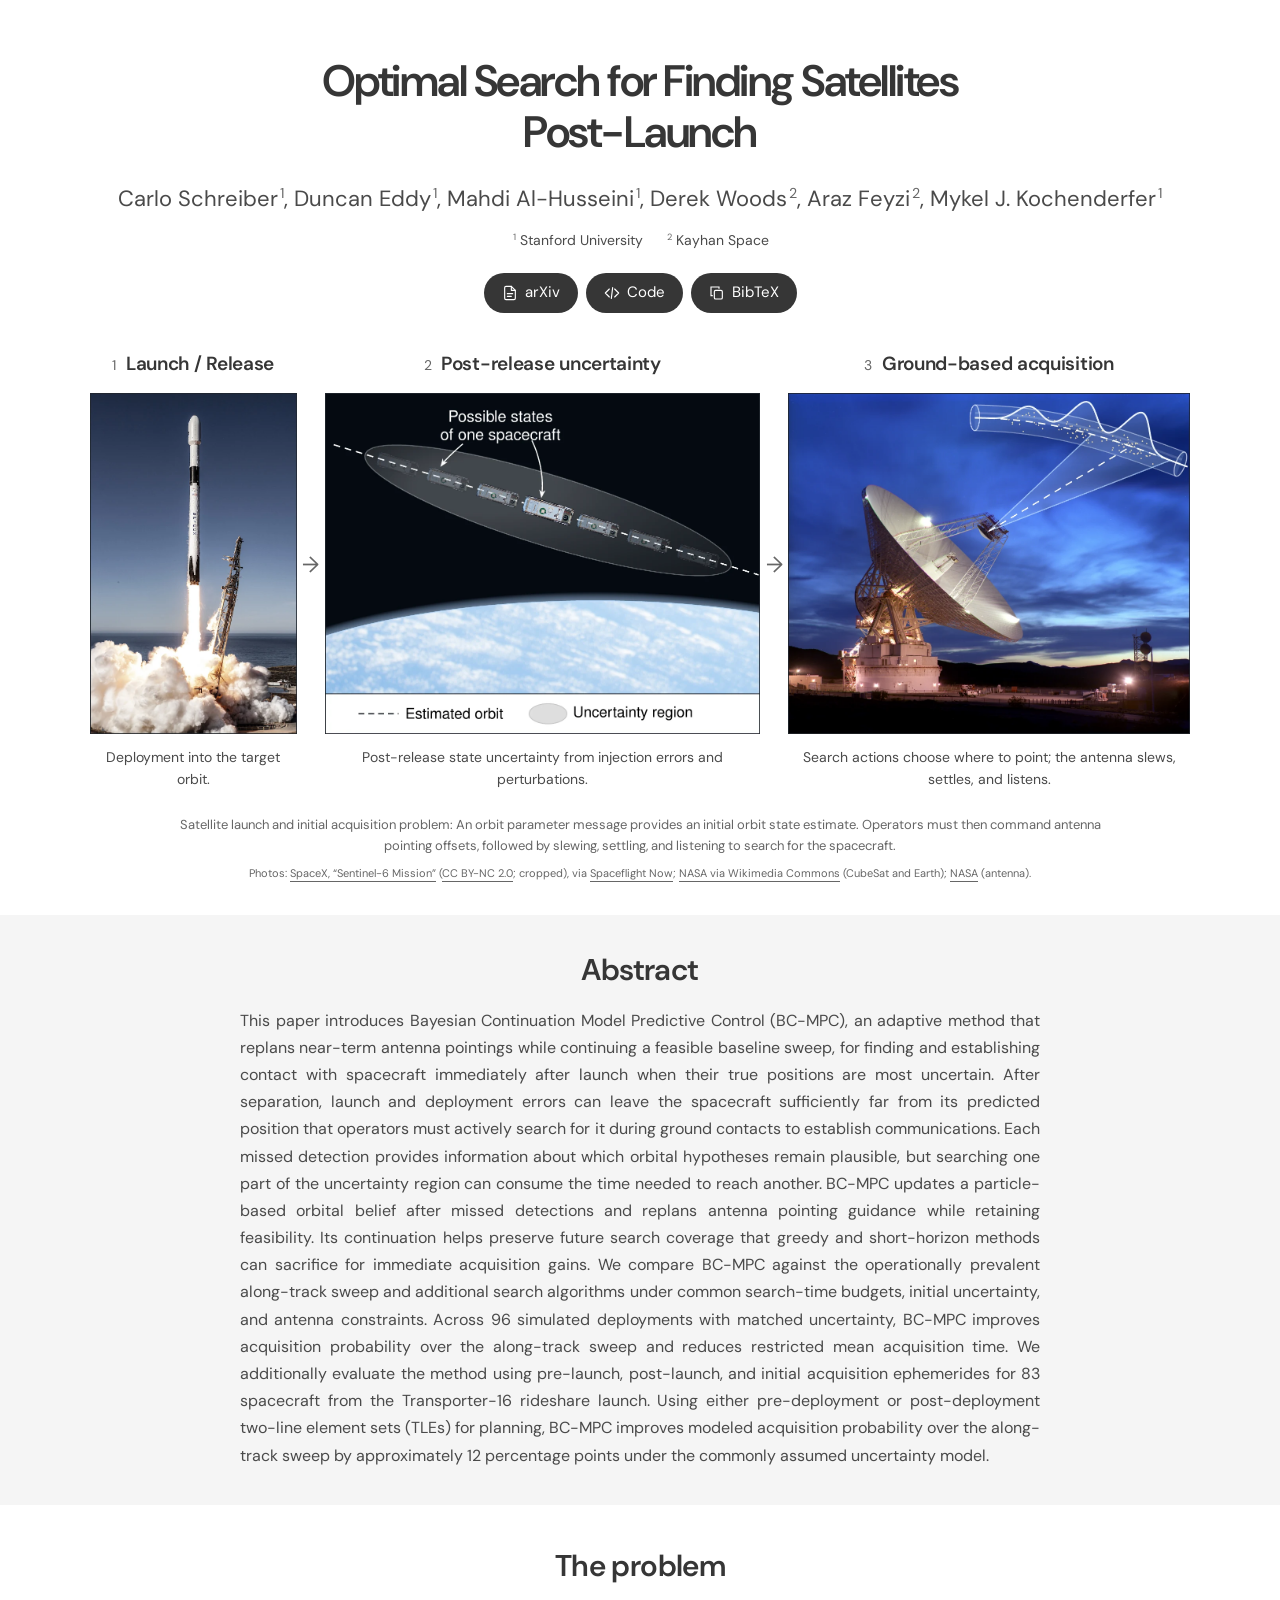
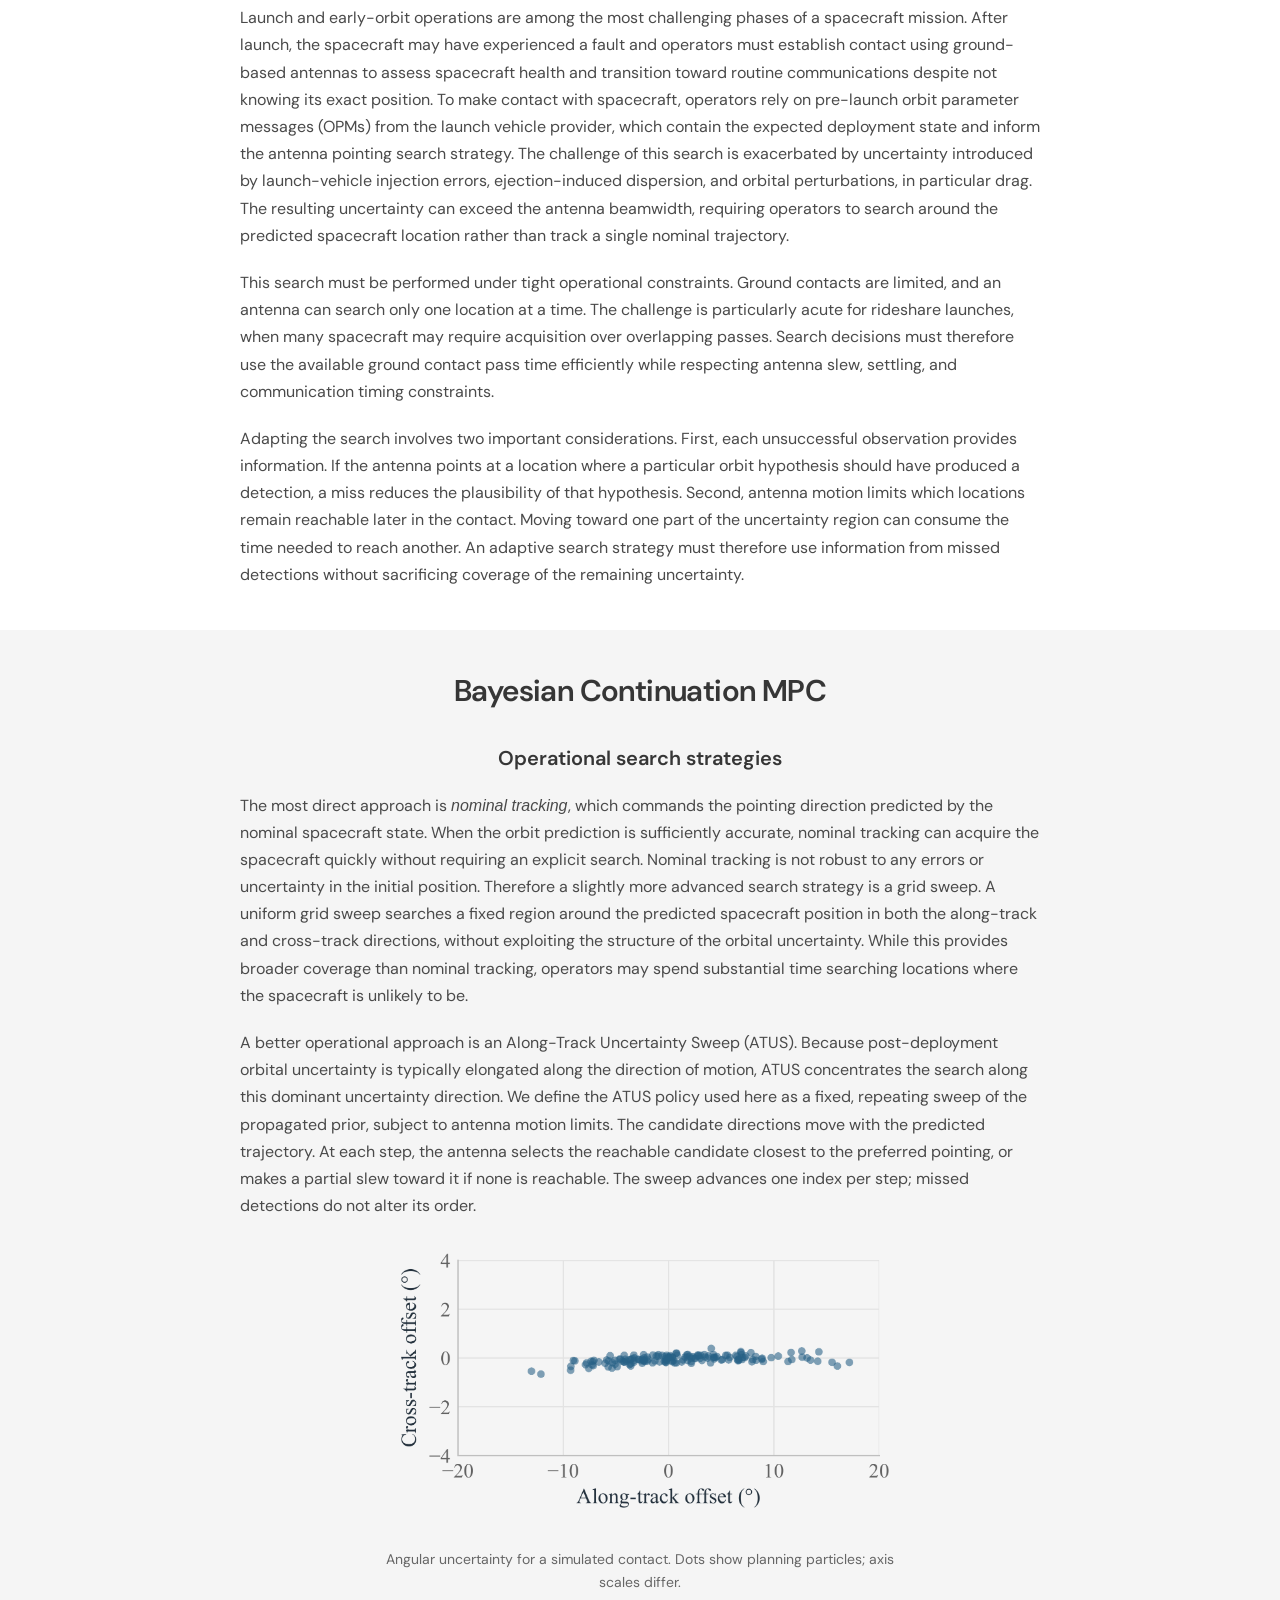
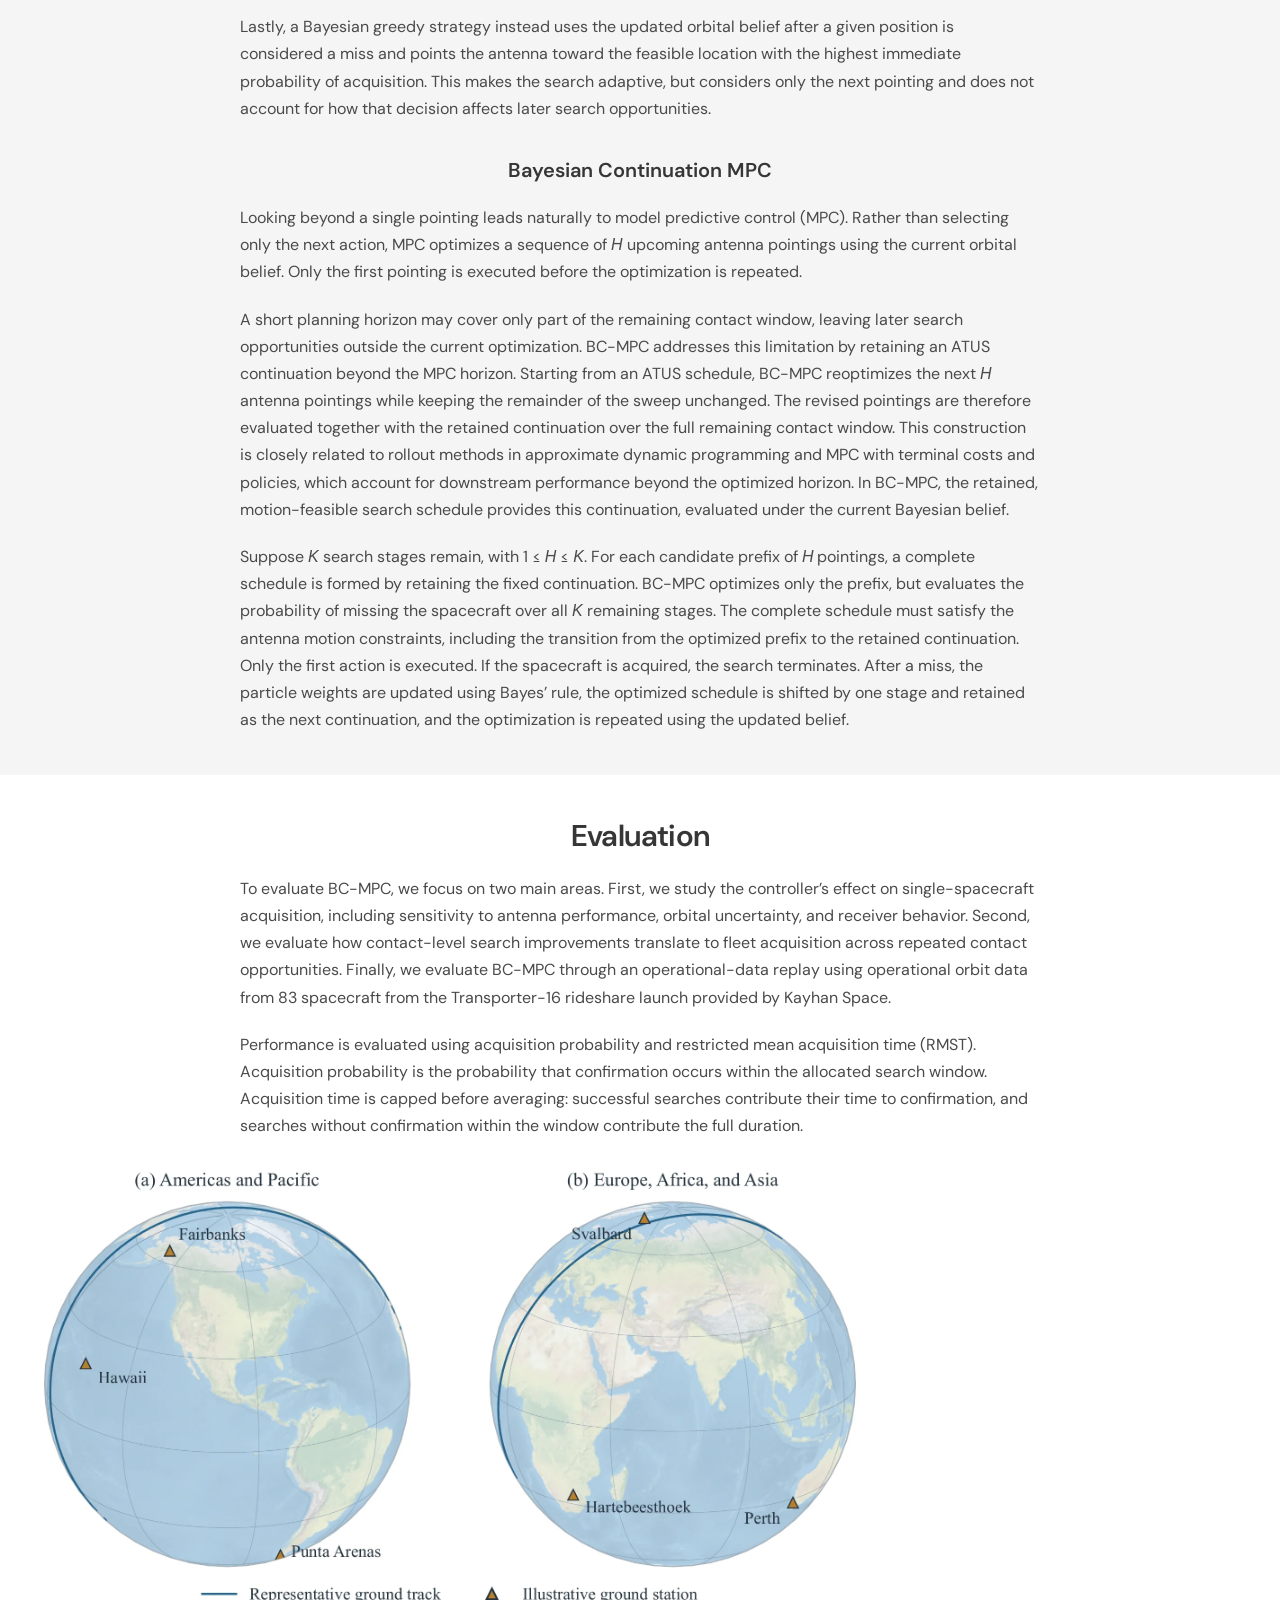
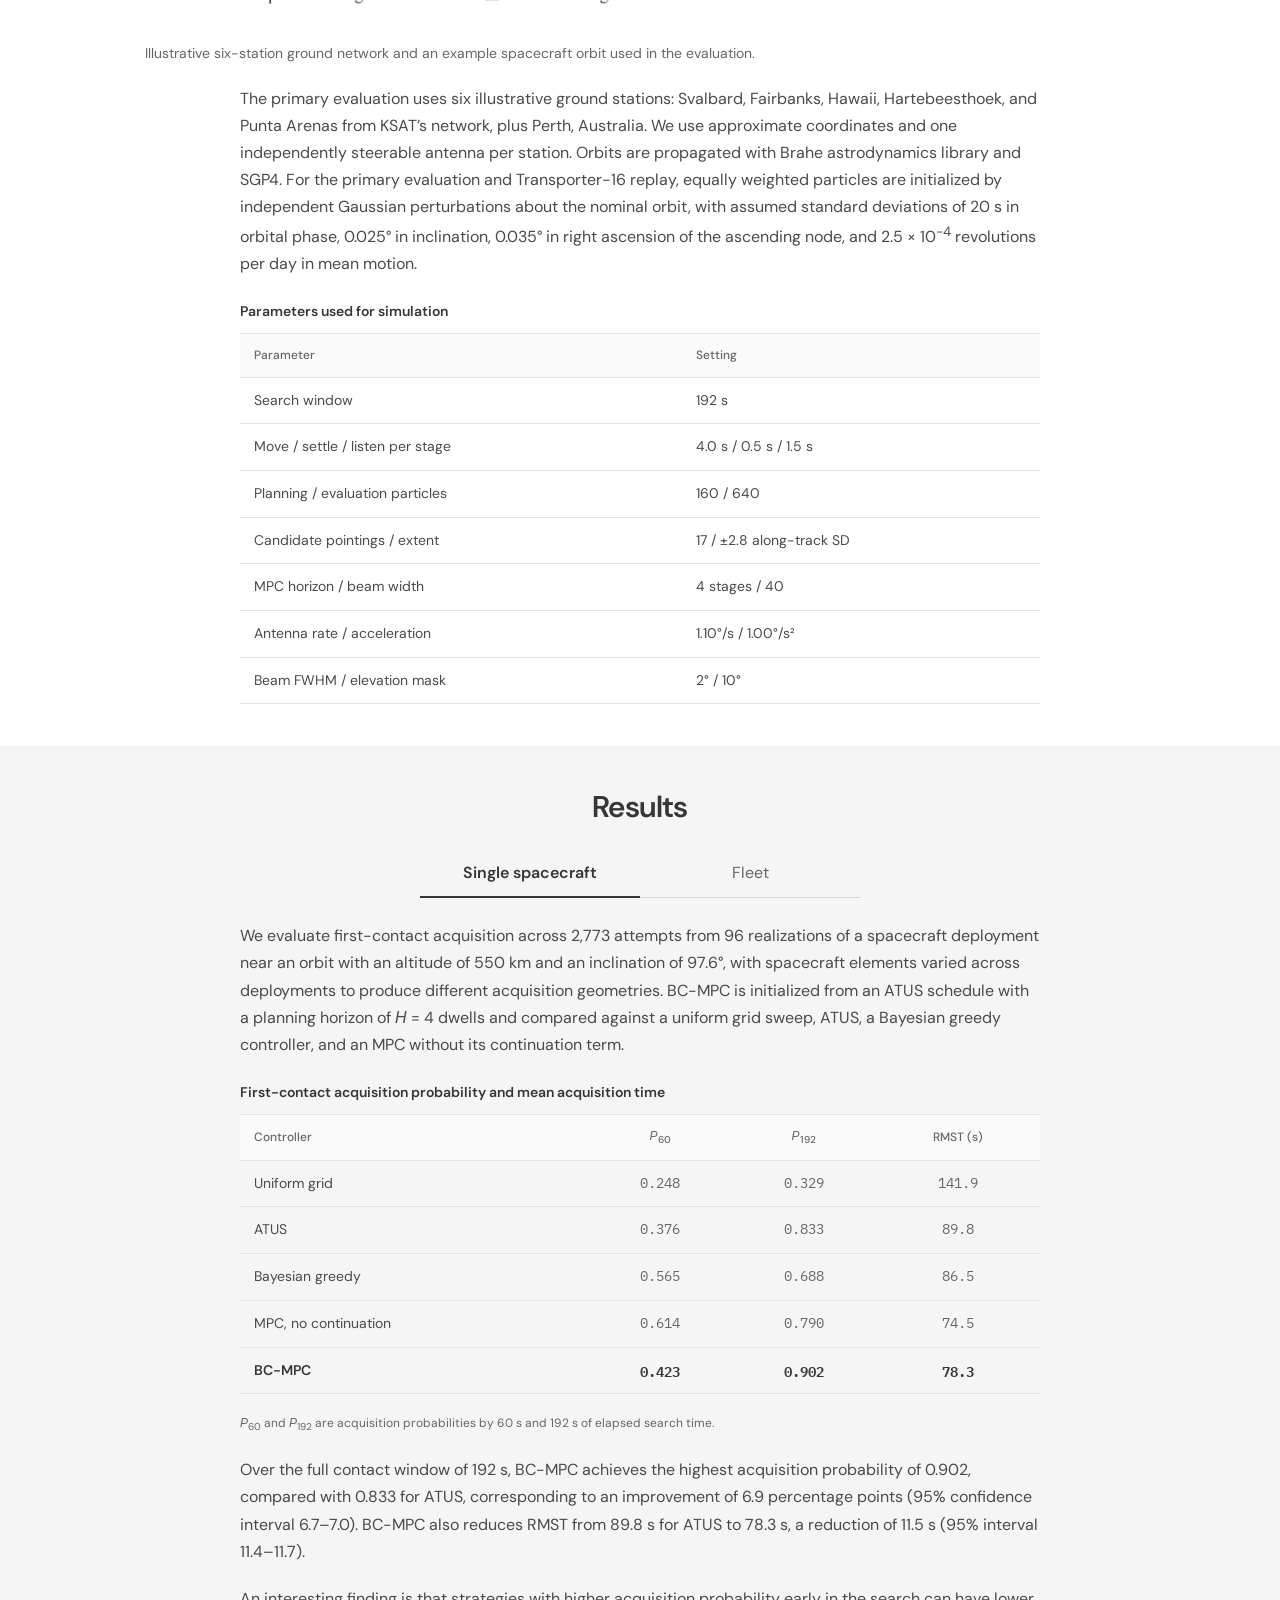
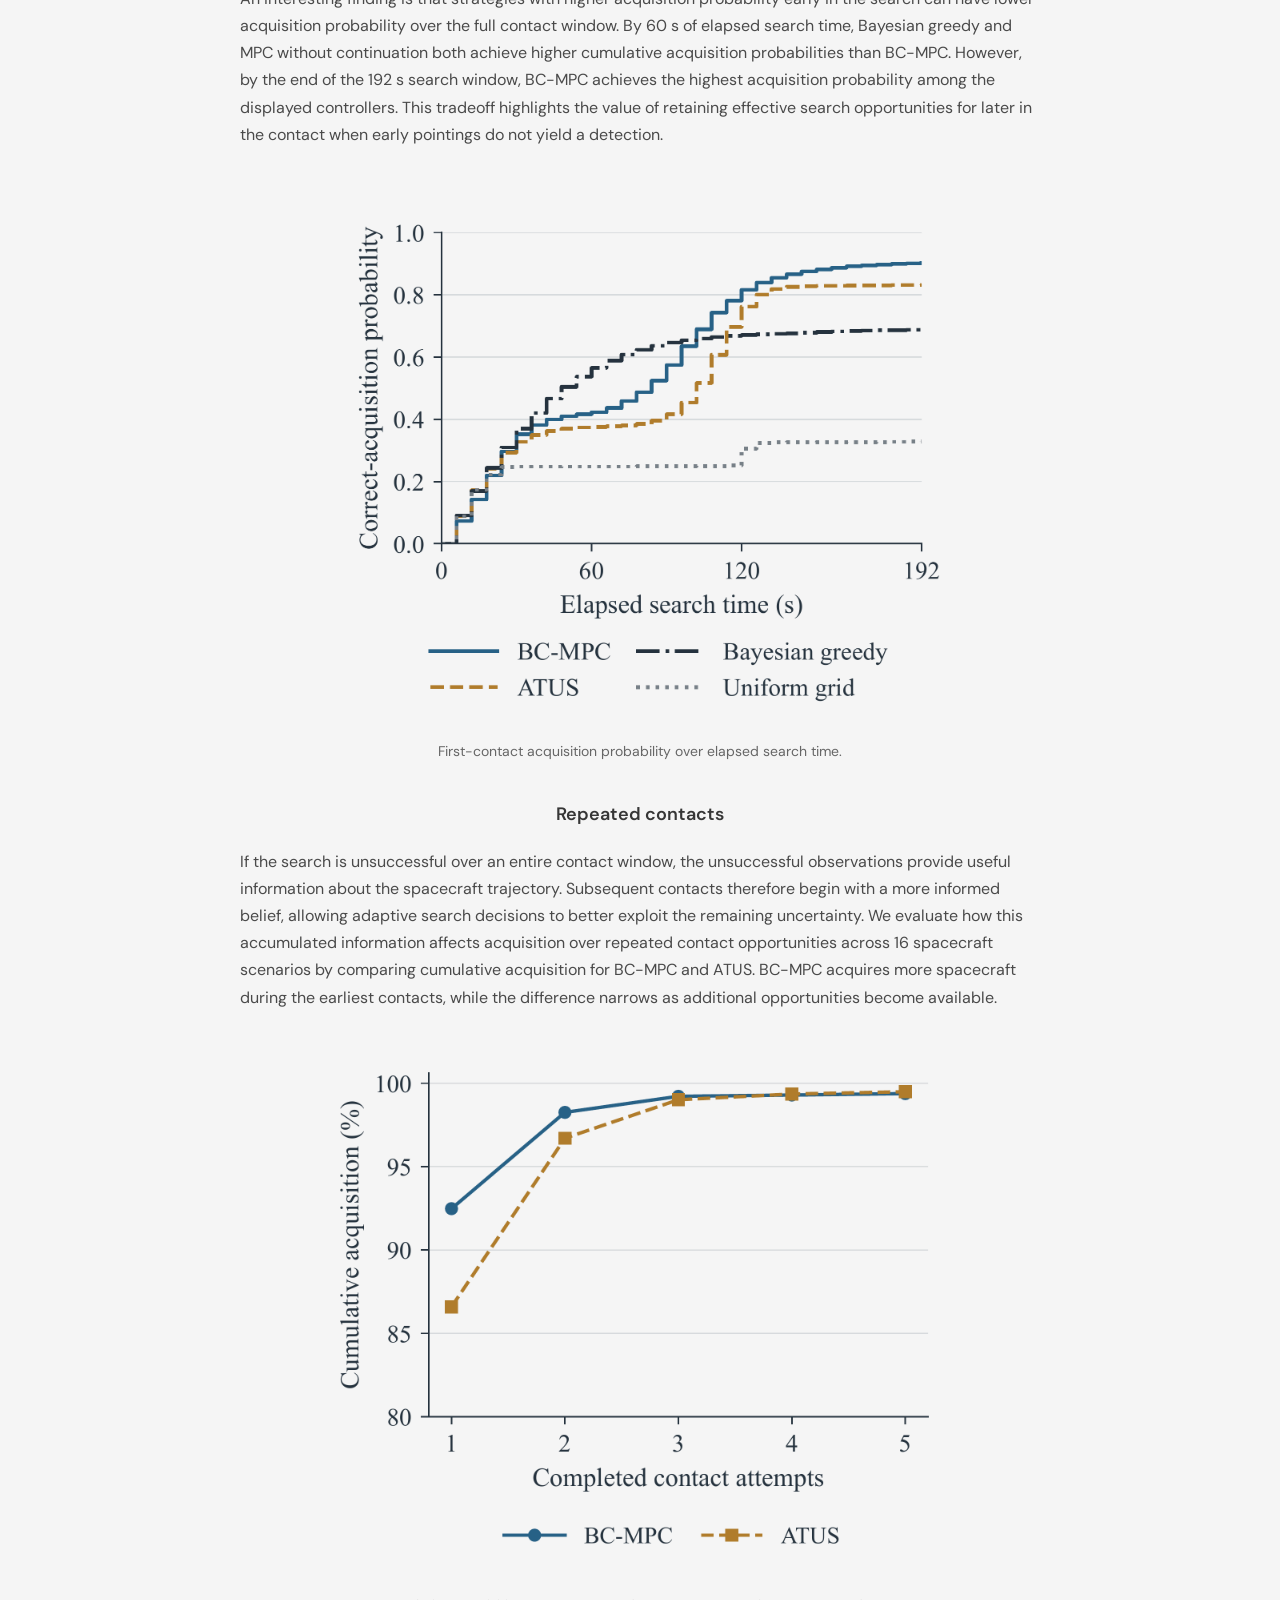
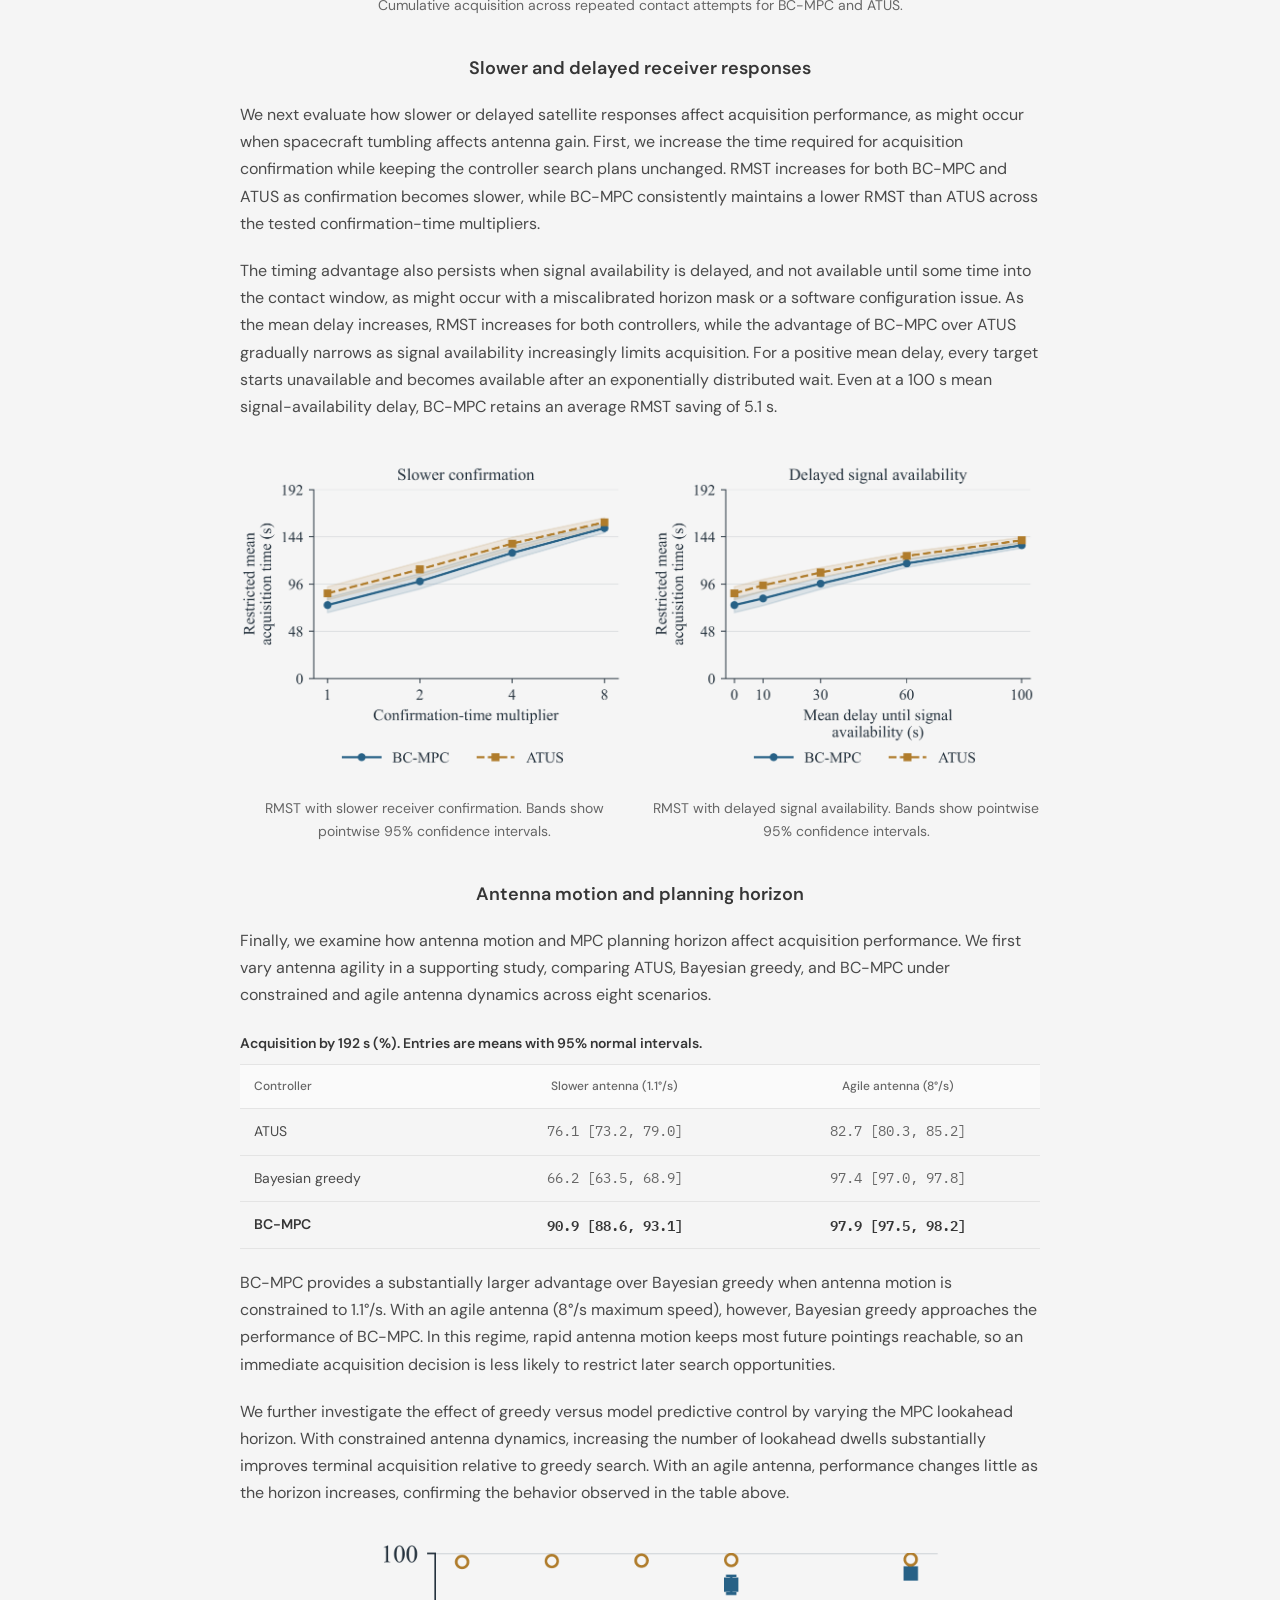
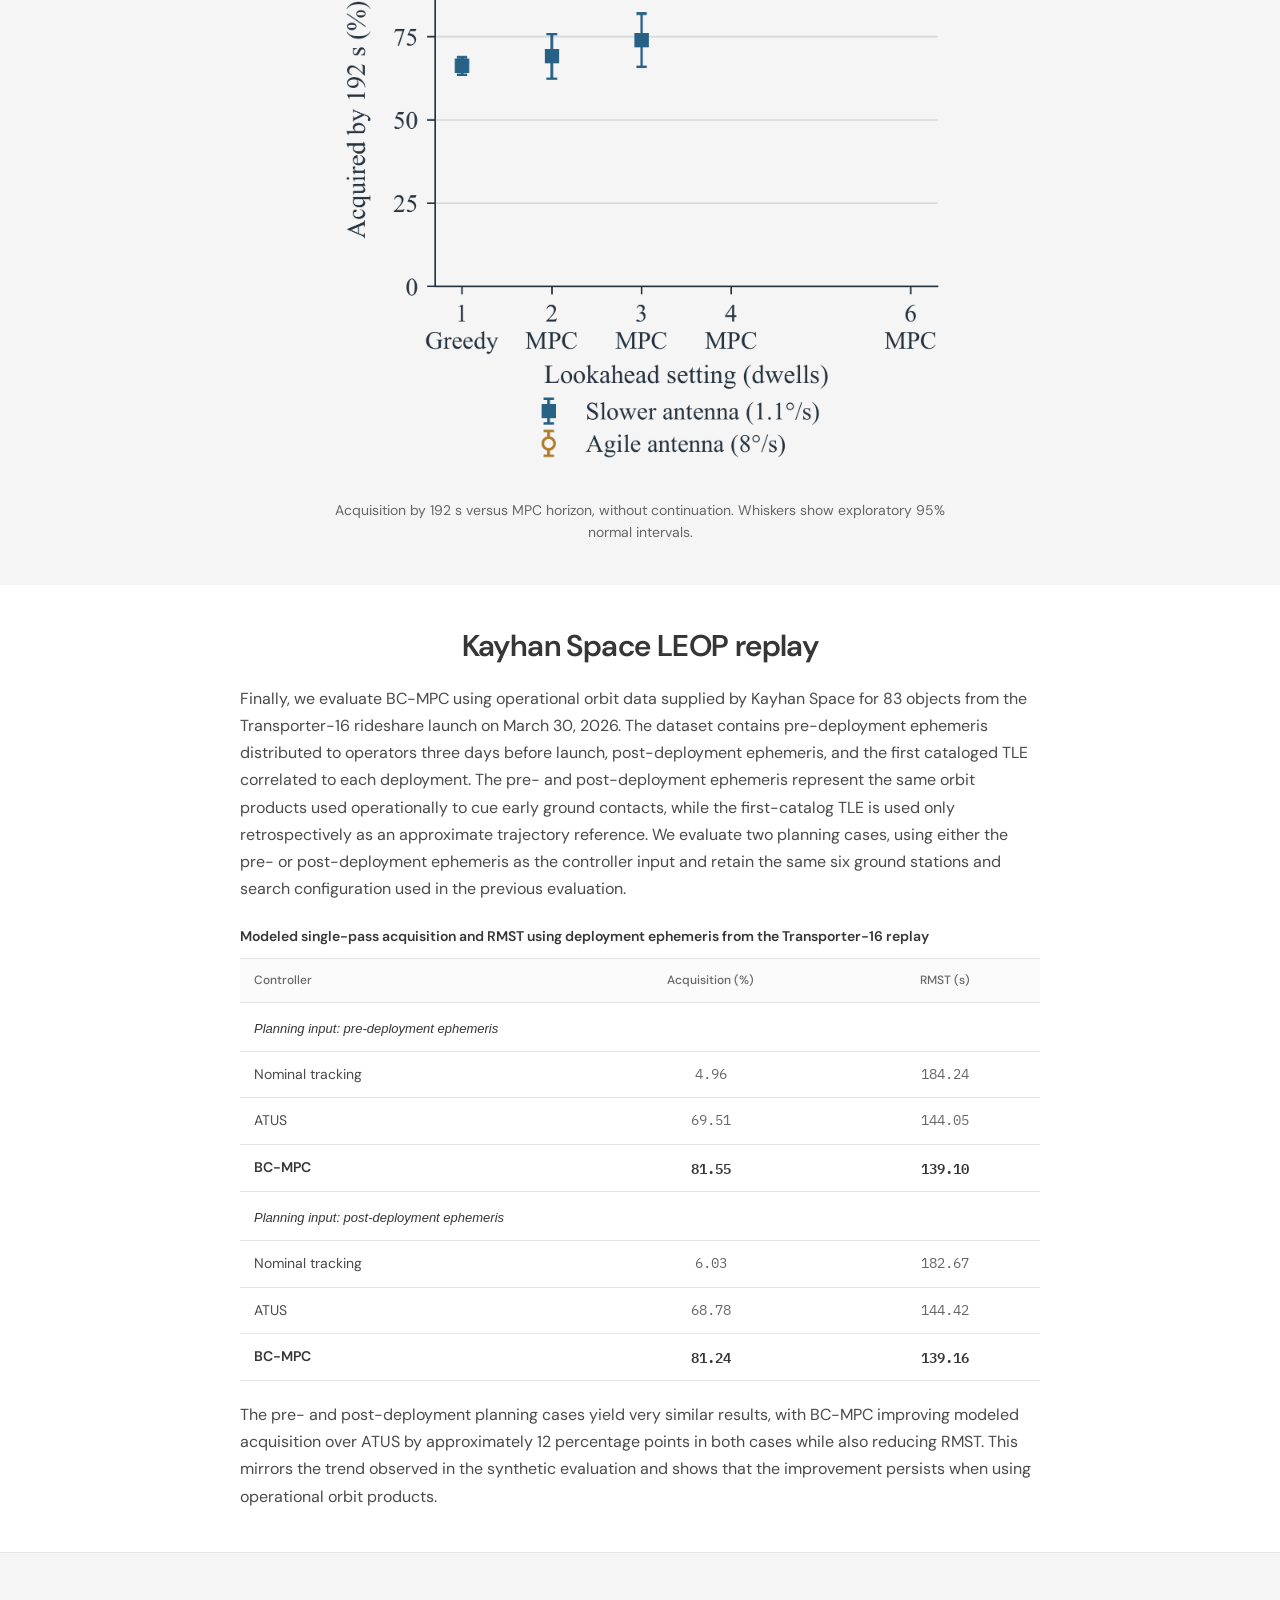
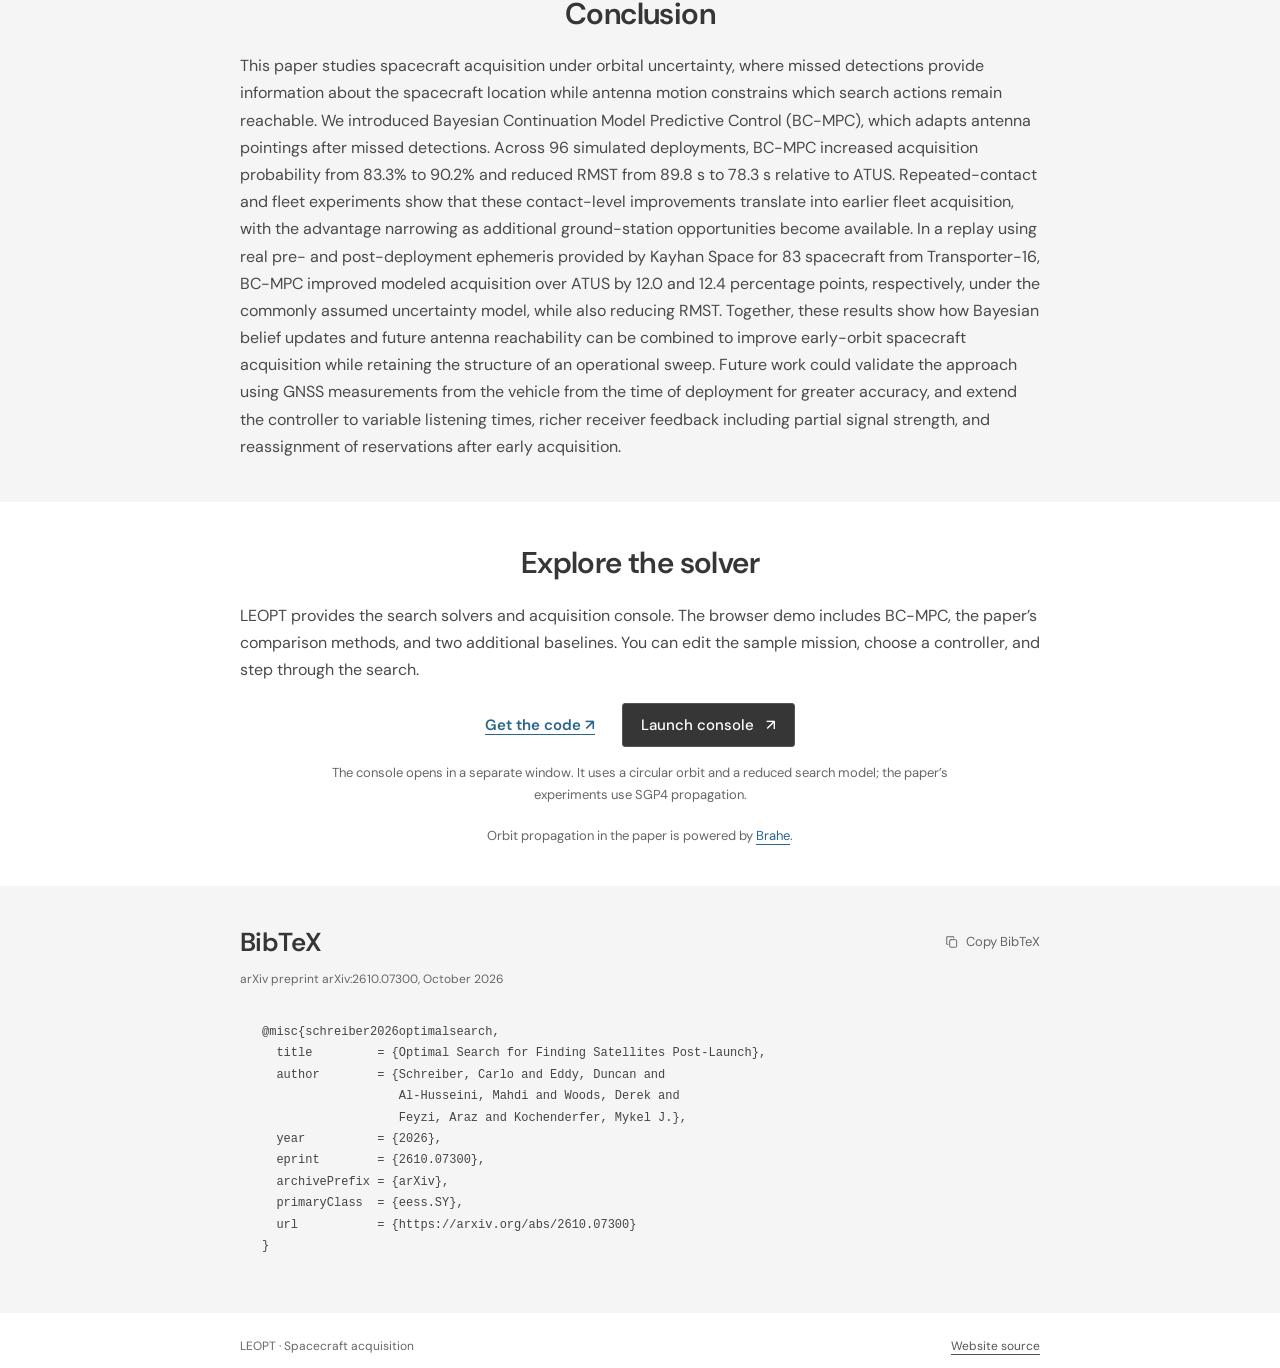
==== commit a7b4a233: "Add Google Scholar citation meta tags Expose title, authors, publication date, arXiv id, and the arX" ====
--- a/index.html
+++ b/index.html
@@ -12,6 +12,17 @@
   <meta property="og:image" content="https://satellite-acquisition.github.io/assets/leopt-logo.png">
   <meta name="twitter:card" content="summary_large_image">
   <link rel="canonical" href="https://satellite-acquisition.github.io/">
+  <meta name="citation_title" content="Optimal Search for Finding Satellites Post-Launch">
+  <meta name="citation_author" content="Schreiber, Carlo">
+  <meta name="citation_author" content="Eddy, Duncan">
+  <meta name="citation_author" content="Al-Husseini, Mahdi">
+  <meta name="citation_author" content="Woods, Derek">
+  <meta name="citation_author" content="Feyzi, Araz">
+  <meta name="citation_author" content="Kochenderfer, Mykel J.">
+  <meta name="citation_publication_date" content="2026/10/05">
+  <meta name="citation_arxiv_id" content="2610.07300">
+  <meta name="citation_abstract_html_url" content="https://arxiv.org/abs/2610.07300">
+  <meta name="citation_pdf_url" content="https://arxiv.org/pdf/2610.07300">
   <link rel="icon" href="assets/leopt-logo.png" type="image/png">
   <link rel="preconnect" href="https://fonts.googleapis.com">
   <link rel="preconnect" href="https://fonts.gstatic.com" crossorigin>
@@ -28,10 +39,10 @@
       <p class="authors"><span>Carlo Schreiber<sup>1</sup>,</span> <span>Duncan Eddy<sup>1</sup>,</span> <span>Mahdi Al-Husseini<sup>1</sup>,</span> <span>Derek Woods<sup>2</sup>,</span> <span>Araz Feyzi<sup>2</sup>,</span> <span>Mykel J. Kochenderfer<sup>1</sup></span></p>
       <p class="affiliation"><span><sup>1</sup> Stanford University</span><span><sup>2</sup> Kayhan Space</span></p>
       <nav class="hero-links" aria-label="Research resources">
-        <button type="button" disabled aria-label="arXiv paper, link not yet available">
+        <a href="https://arxiv.org/abs/2610.07300" target="_blank" rel="noopener noreferrer">
           <svg viewBox="0 0 24 24" fill="none" stroke="currentColor" stroke-width="1.7" stroke-linecap="round" stroke-linejoin="round" aria-hidden="true"><path d="M14 2H6a2 2 0 0 0-2 2v16a2 2 0 0 0 2 2h12a2 2 0 0 0 2-2V8z"/><path d="M14 2v6h6M8 13h8M8 17h6"/></svg>
           <span>arXiv</span>
-        </button>
+        </a>
         <a href="https://github.com/satellite-acquisition/leopt" target="_blank" rel="noopener noreferrer">
           <svg viewBox="0 0 24 24" fill="none" stroke="currentColor" stroke-width="1.7" stroke-linecap="round" stroke-linejoin="round" aria-hidden="true"><path d="m8 6-6 6 6 6m8-12 6 6-6 6m-3-14-2 16"/></svg>
           <span>Code</span>
@@ -296,15 +307,17 @@
             <span>Copy BibTeX</span>
           </button>
         </div>
-        <p class="citation-note">Research manuscript</p>
-        <pre class="citation-code" tabindex="0" aria-label="BibTeX citation"><code id="bibtex">@unpublished{schreiber2026optimalsearch,
-  title  = {Optimal Search for Finding Satellites Post-Launch},
-  author = {Schreiber, Carlo and Eddy, Duncan and
-            Al-Husseini, Mahdi and Woods, Derek and
-            Feyzi, Araz and Kochenderfer, Mykel J.},
-  year   = {2026},
-  note   = {Research manuscript},
-  url    = {https://satellite-acquisition.github.io/}
+        <p class="citation-note">arXiv preprint arXiv:2610.07300, October 2026</p>
+        <pre class="citation-code" tabindex="0" aria-label="BibTeX citation"><code id="bibtex">@misc{schreiber2026optimalsearch,
+  title         = {Optimal Search for Finding Satellites Post-Launch},
+  author        = {Schreiber, Carlo and Eddy, Duncan and
+                   Al-Husseini, Mahdi and Woods, Derek and
+                   Feyzi, Araz and Kochenderfer, Mykel J.},
+  year          = {2026},
+  eprint        = {2610.07300},
+  archivePrefix = {arXiv},
+  primaryClass  = {eess.SY},
+  url           = {https://arxiv.org/abs/2610.07300}
 }</code></pre>
         <span class="copy-status" id="copy-status" role="status" aria-live="polite"></span>
       </div>
